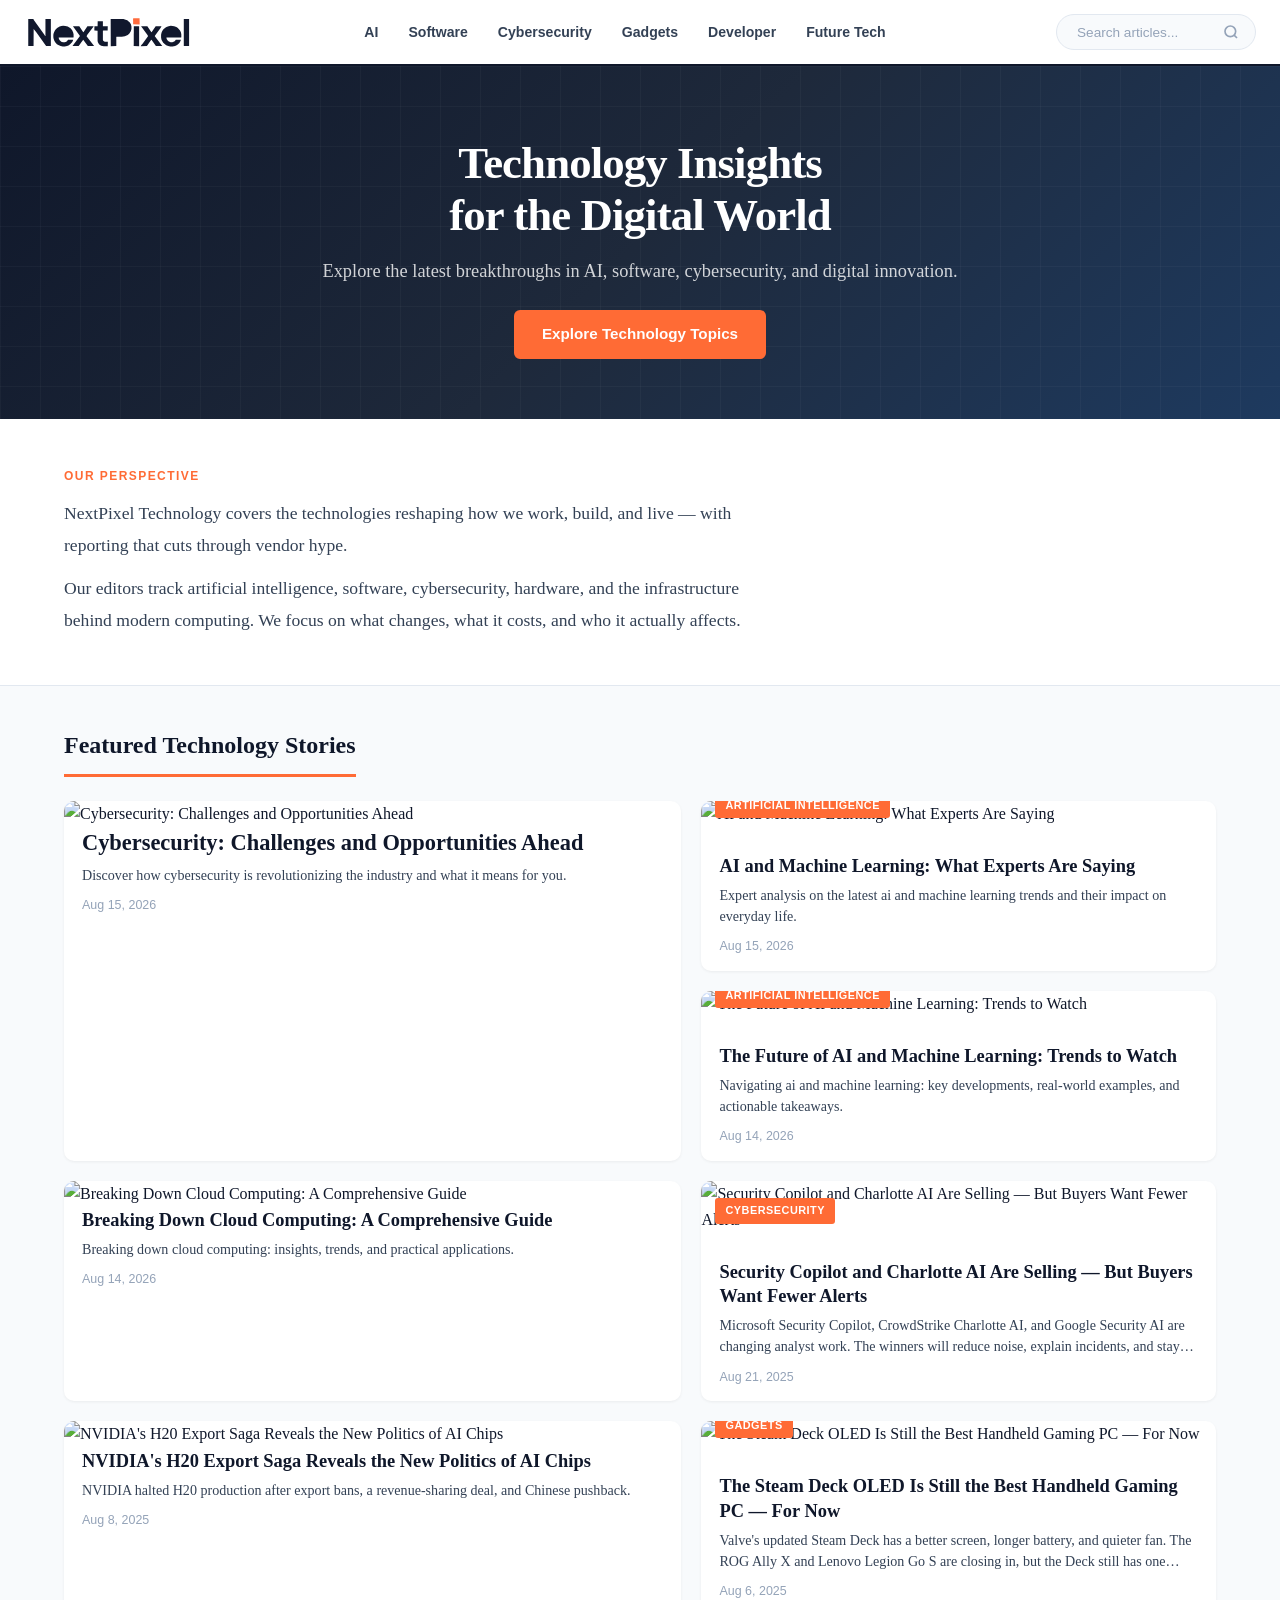
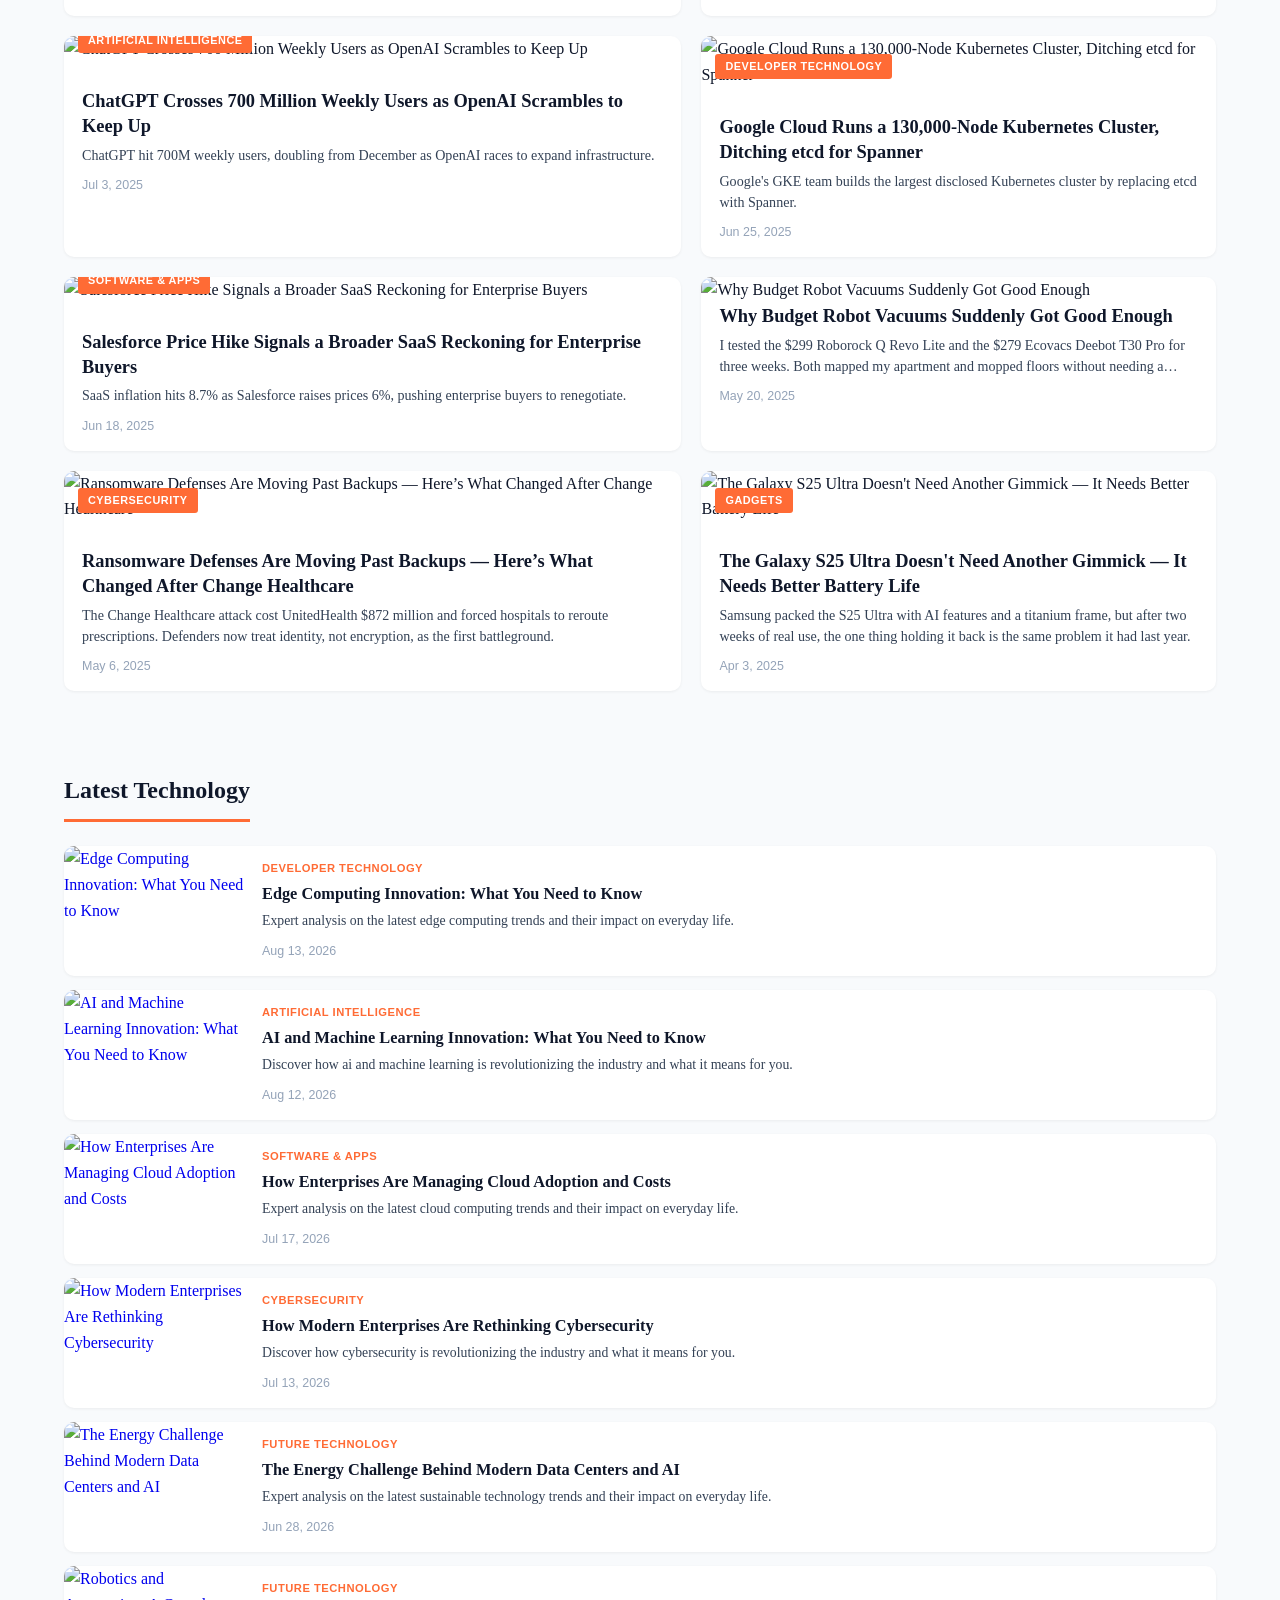
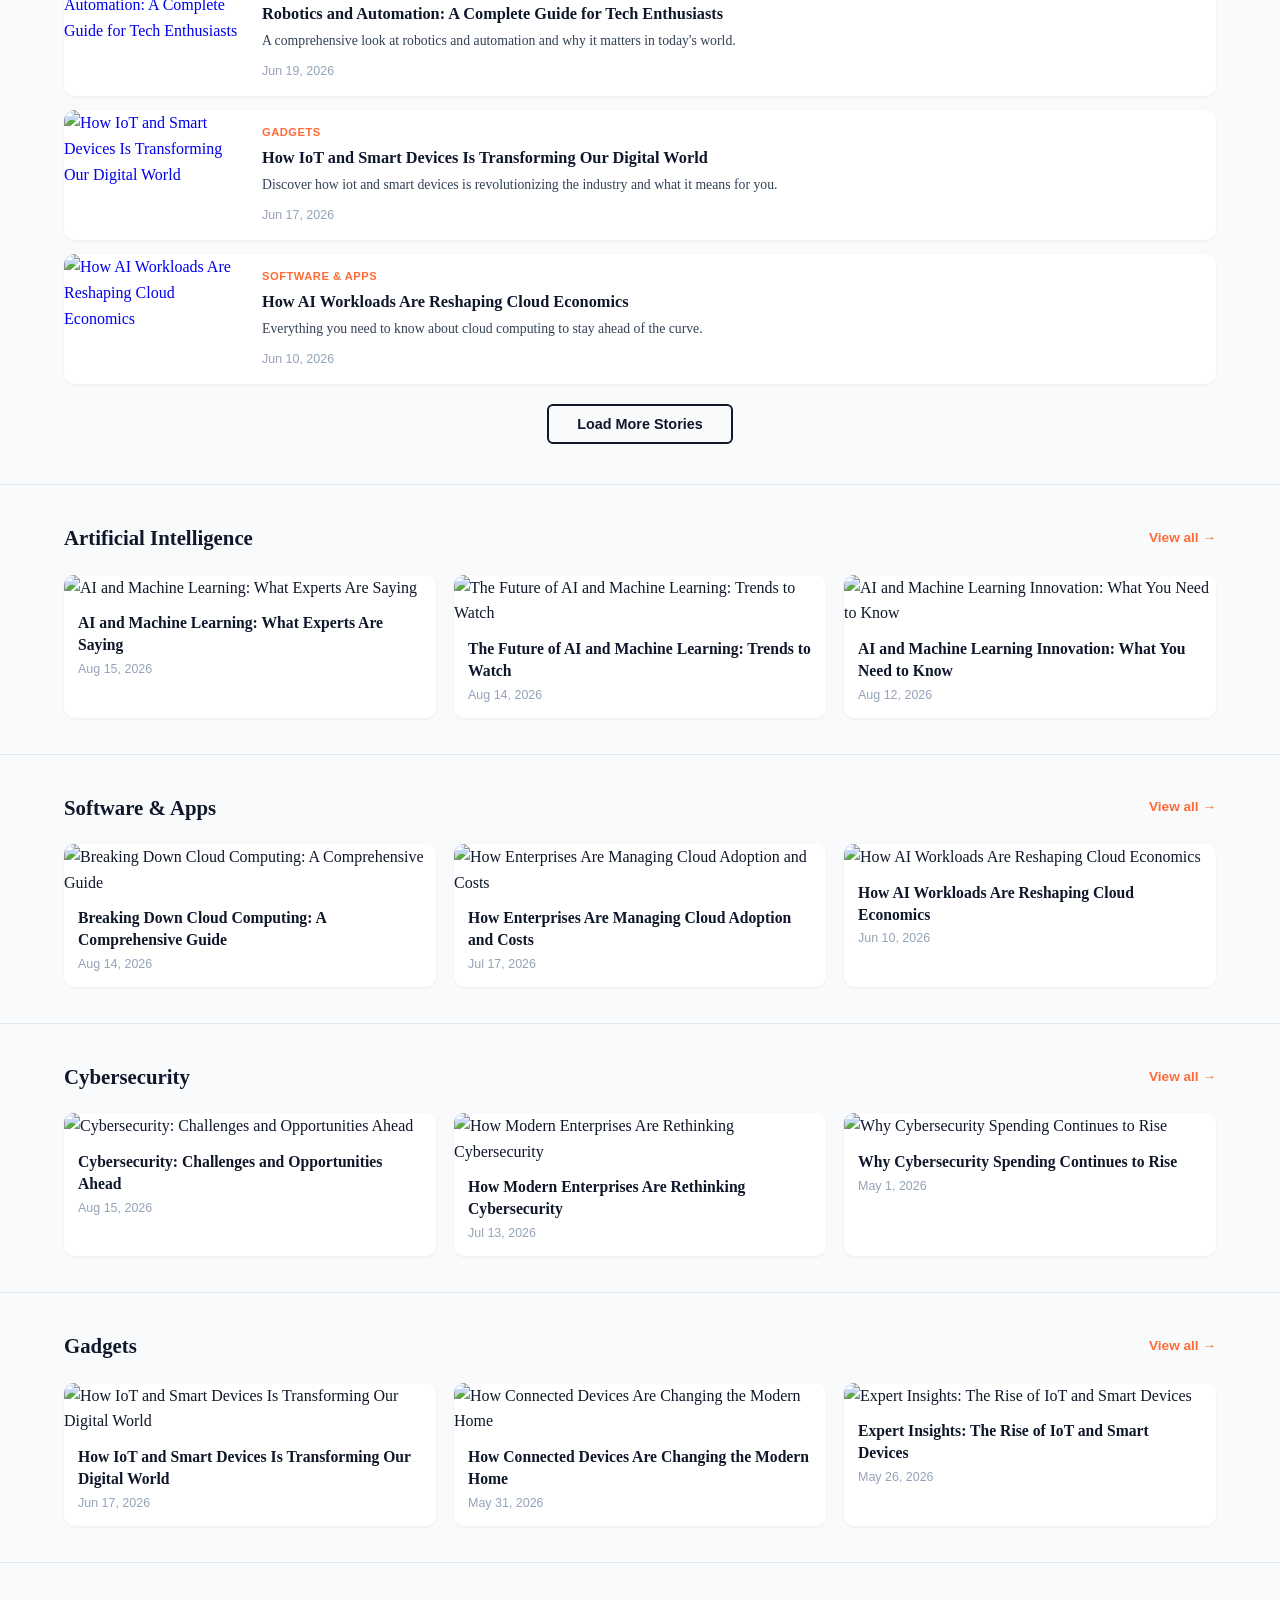
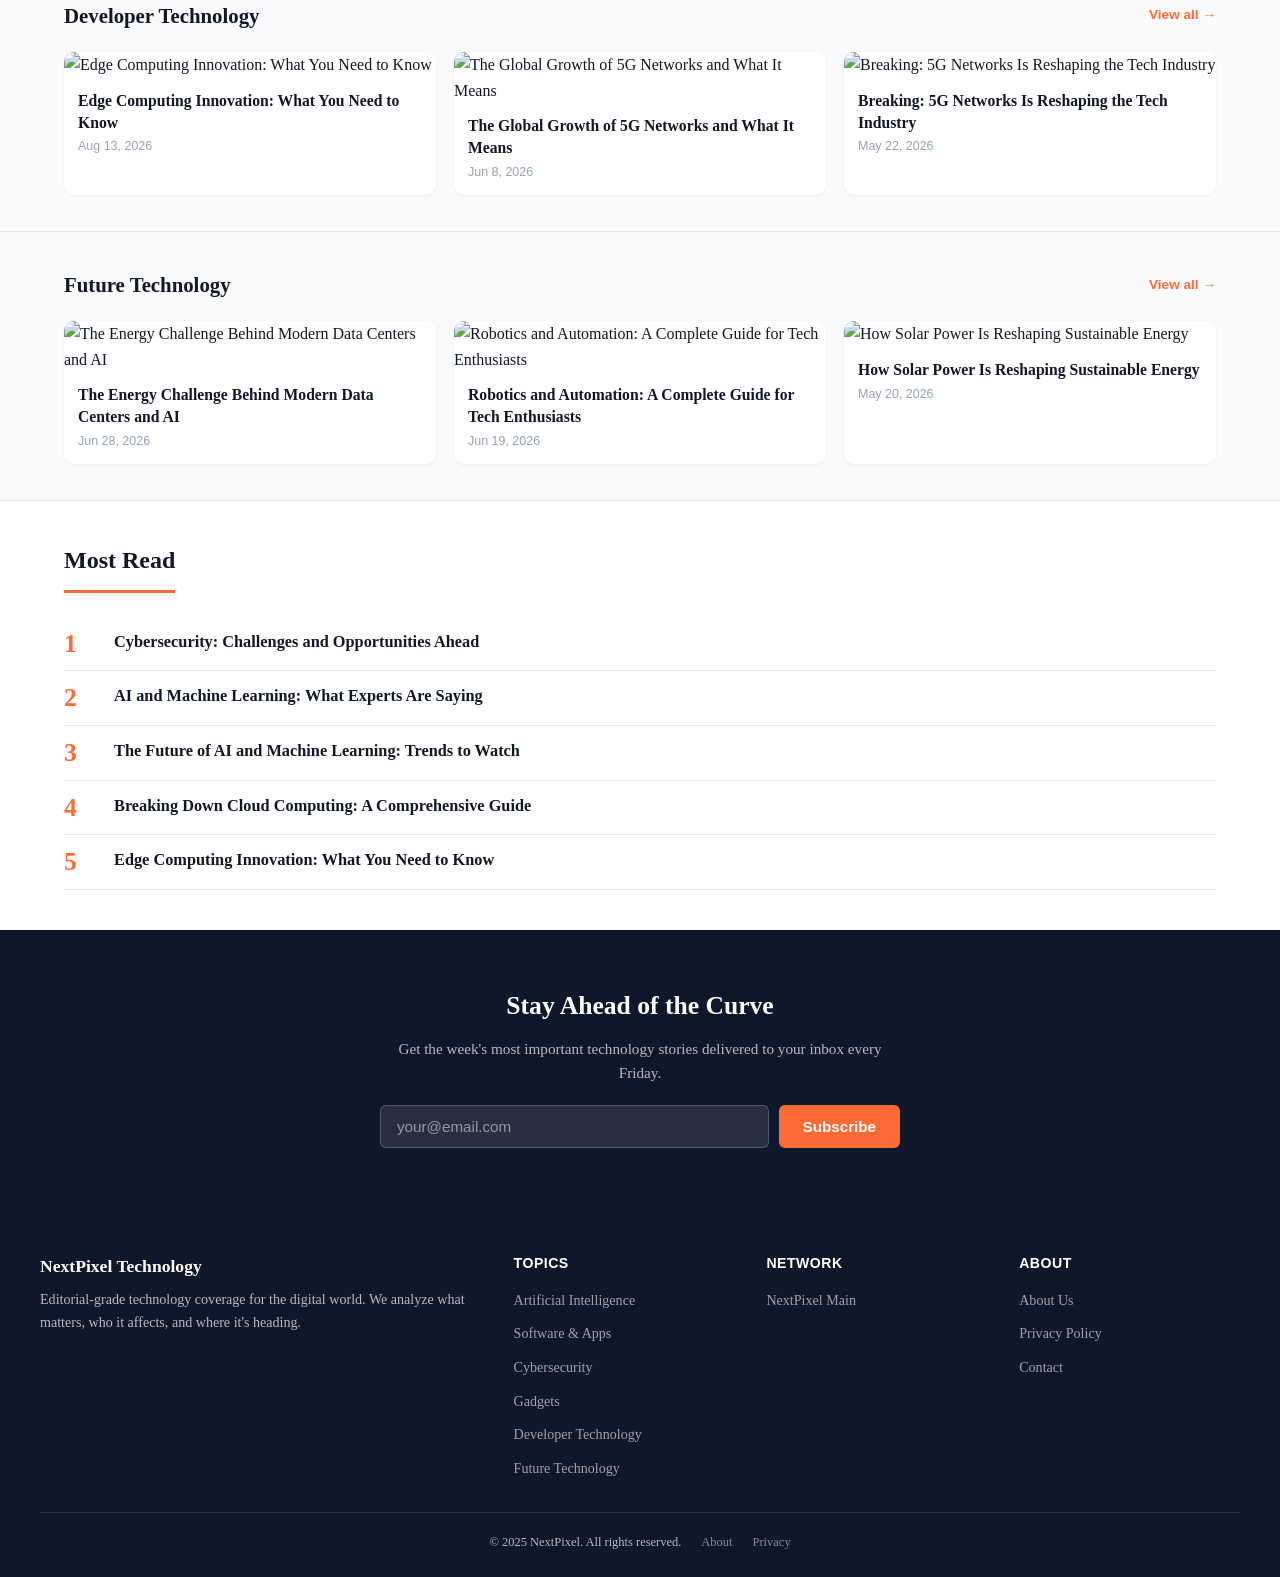
==== index.html @ c23d1cb8 "Fix logo and category navigation" ====
﻿<!DOCTYPE html>
<html lang="en">
<head>
    <meta charset="UTF-8">
    <meta name="viewport" content="width=device-width, initial-scale=1.0">
    <title>Technology Insights on AI, Software, Cybersecurity & Gadgets | NextPixel</title>
    <meta name="description" content="Explore the latest in AI, software, cybersecurity, gadgets, developer tools and emerging technology from NextPixel.">
    <link rel="canonical" href="https://nextpixel.site/">
    <!-- Open Graph -->
    <meta property="og:type" content="website">
    <meta property="og:title" content="Technology Insights on AI, Software, Cybersecurity & Gadgets | NextPixel">
    <meta property="og:description" content="Explore the latest in AI, software, cybersecurity, gadgets, developer tools and emerging technology from NextPixel.">
    <meta property="og:url" content="https://nextpixel.site/">
    <meta property="og:site_name" content="NextPixel Technology">
    <meta property="og:image" content="https://images.unsplash.com/photo-1518770660439-4636190af475?w=1200&h=630&fit=crop">
    <!-- Twitter -->
    <meta name="twitter:card" content="summary_large_image">
    <meta name="twitter:title" content="Technology Insights on AI, Software, Cybersecurity & Gadgets | NextPixel">
    <meta name="twitter:description" content="Explore the latest in AI, software, cybersecurity, gadgets, developer tools and emerging technology from NextPixel.">
    <!-- Preconnect -->
    <link rel="preconnect" href="https://images.unsplash.com" crossorigin>
    <!-- Config -->
    <script src="site-config.js"></script>
    <!-- Styles -->
    <link rel="stylesheet" href="style.css">
    <!-- JSON-LD: WebSite -->
    <script type="application/ld+json">
    {
        "@context": "https://schema.org",
        "@type": "WebSite",
        "name": "NextPixel Technology",
        "url": "https://nextpixel.site/",
        "description": "Explore the latest in AI, software, cybersecurity, gadgets, developer tools and emerging technology.",
        "publisher": { "@type": "Organization", "name": "NextPixel" }
    }
    </script>
<link rel="icon" type="image/svg+xml" href="/favicon.svg">
</head>
<body>
    <!-- ===== HEADER ===== -->
    <header class="tech-header" id="siteHeader">
        <div class="header-inner">
            <a href="/" class="tech-logo"><img src="/logo.svg" alt="NextPixel">
            </a>
            <nav class="tech-nav" id="mainNav">
                <a href="index.html?cat=ai">AI</a>
                <a href="index.html?cat=software">Software</a>
                <a href="index.html?cat=cybersecurity">Cybersecurity</a>
                <a href="index.html?cat=gadgets">Gadgets</a>
                <a href="index.html?cat=developer">Developer</a>
                <a href="index.html?cat=future-tech">Future Tech</a>
            </nav>
            <div class="header-actions">
                <div class="header-search">
                    <input type="text" id="searchInput" placeholder="Search articles..." aria-label="Search articles">
                    <button id="searchBtn" aria-label="Search">
                        <svg width="16" height="16" viewBox="0 0 24 24" fill="none" stroke="currentColor" stroke-width="2.5"><circle cx="11" cy="11" r="8"/><path d="m21 21-4.35-4.35"/></svg>
                    </button>
                </div>
                <button class="menu-toggle" id="menuToggle" aria-label="Menu">
                    <span></span><span></span><span></span>
                </button>
            </div>
        </div>
    </header>

    <!-- ===== HERO ===== -->
    <section class="tech-hero">
        <div class="hero-content">
            <h1 id="heroTitle">Technology Insights<br>for the Digital World</h1>
            <p id="heroDesc">Explore the latest breakthroughs in AI, software, cybersecurity, and digital innovation.</p>
            <a href="#latest" class="hero-cta" id="heroCta">Explore Technology Topics</a>
        </div>
        <div class="hero-grid-bg"></div>
    </section>

    <!-- ===== EDITORIAL INTRO ===== -->
    <section class="editorial-intro">
        <div class="container">
            <h2 class="section-eyebrow">Our Perspective</h2>
            <div class="editorial-text" id="editorialText"></div>
        </div>
    </section>

    <!-- ===== FEATURED STORIES ===== -->
    <section class="featured-section">
        <div class="container">
            <h2 class="section-title" id="featuredTitle">Featured Technology Stories</h2>
            <div class="featured-grid" id="featuredGrid"></div>
        </div>
    </section>

    <!-- ===== AD: Banner Mid 1 ===== -->
    <div class="ad-slot" id="ad-banner-mid-1" data-ad-slot="banner-mid-1"></div>

    <!-- ===== LATEST TECHNOLOGY ===== -->
    <section class="latest-section" id="latest">
        <div class="container">
            <h2 class="section-title" id="latestTitle">Latest Technology</h2>
            <div class="latest-list" id="latestList"></div>
            <button class="load-more-btn" id="loadMoreBtn" style="display:none">Load More Stories</button>
        </div>
    </section>

    <!-- ===== AD: Banner Mid 2 ===== -->
    <div class="ad-slot" id="ad-banner-mid-2" data-ad-slot="banner-mid-2"></div>

    <!-- ===== CATEGORY SECTIONS ===== -->
    <div id="categorySections"></div>

    <!-- ===== MOST READ ===== -->
    <section class="most-read-section">
        <div class="container">
            <h2 class="section-title">Most Read</h2>
            <ol class="most-read-list" id="mostReadList"></ol>
        </div>
    </section>

    <!-- ===== NEWSLETTER ===== -->
    <section class="newsletter-section">
        <div class="container">
            <div class="newsletter-inner">
                <h2>Stay Ahead of the Curve</h2>
                <p>Get the week's most important technology stories delivered to your inbox every Friday.</p>
                <form class="newsletter-form" onsubmit="event.preventDefault(); alert('Thank you! You\'ll receive our next digest.');">
                    <input type="email" placeholder="your@email.com" required aria-label="Email address">
                    <button type="submit">Subscribe</button>
                </form>
            </div>
        </div>
    </section>

    <!-- ===== AD: Banner Bottom ===== -->
    <div class="ad-slot" id="ad-banner-bottom" data-ad-slot="banner-bottom"></div>

    <!-- ===== FOOTER ===== -->
    <footer class="tech-footer">
        <div class="footer-inner">
            <div class="footer-brand">
                <strong>NextPixel Technology</strong>
                <p>Editorial-grade technology coverage for the digital world. We analyze what matters, who it affects, and where it's heading.</p>
            </div>
            <div class="footer-col">
                <h4>Topics</h4>
                <ul id="footerTopics"></ul>
            </div>
            <div class="footer-col">
                <h4>Network</h4>
                <ul>
                    <li><a href="https://nextpixel.site" target="_blank" rel="noopener">NextPixel Main</a></li>
                </ul>
            </div>
            <div class="footer-col">
                <h4>About</h4>
                <ul>
                    <li><a href="about.html">About Us</a></li>
                    <li><a href="privacy.html">Privacy Policy</a></li>
                    <li><a href="about.html#contact">Contact</a></li>
                </ul>
            </div>
        </div>
        <div class="footer-bottom">
            <p>&copy; 2025 NextPixel. All rights reserved.</p>
            <a href="about.html">About</a>
            <a href="privacy.html">Privacy</a>
        </div>
    </footer>

    <!-- Ads -->
    <script src="ads-config.js"></script>
    <script src="ads.js"></script>

    <script>
    (function() {
        'use strict';
        var allArticles = [];
        var filteredArticles = [];
        var usedIds = {};
        var latestShown = 0;
        var latestPerBatch = 8;
        var currentCat = '';

        var params = new URLSearchParams(window.location.search);
        currentCat = params.get('cat') || '';

        function markUsed(id) { usedIds[id] = true; }
        function isUsed(id) { return !!usedIds[id]; }

        if (currentCat) {
            var navLinks = document.querySelectorAll('#mainNav a');
            navLinks.forEach(function(link) {
                if (link.getAttribute('href') === 'index.html?cat=' + currentCat) {
                    link.classList.add('active');
                }
            });
        }

        var jsonFile = (typeof SITE_CONFIG !== 'undefined') ? SITE_CONFIG.jsonFile : 'technology-index.json';
        fetch(jsonFile, { cache: 'no-cache' })
            .then(function(r) { return r.json(); })
            .then(function(data) {
                allArticles = data.articles || [];
                allArticles.sort(function(a, b) { return new Date(b.date) - new Date(a.date); });

                if (currentCat) {
                    filteredArticles = allArticles.filter(function(a) { return a.subcategory === currentCat; });
                    var catInfo = null;
                    if (typeof SITE_CONFIG !== 'undefined') {
                        SITE_CONFIG.subcategories.forEach(function(sub) {
                            if (sub.id === currentCat) catInfo = sub;
                        });
                    }
                    if (catInfo) {
                        document.title = catInfo.name + ' - NextPixel Technology';
                        var metaDesc = document.querySelector('meta[name="description"]');
                        if (metaDesc) metaDesc.setAttribute('content', catInfo.desc);
                        var heroTitle = document.getElementById('heroTitle');
                        var heroDesc = document.getElementById('heroDesc');
                        var heroCta = document.getElementById('heroCta');
                        if (heroTitle) heroTitle.textContent = catInfo.name;
                        if (heroDesc) heroDesc.textContent = catInfo.desc;
                        if (heroCta) { heroCta.textContent = 'Browse ' + catInfo.name; heroCta.href = '#latest'; }
                        var latestTitle = document.getElementById('latestTitle');
                        if (latestTitle) latestTitle.textContent = 'Latest ' + catInfo.name;
                        var featuredTitle = document.getElementById('featuredTitle');
                        if (featuredTitle) featuredTitle.textContent = 'Featured ' + catInfo.name;
                    }
                } else {
                    filteredArticles = allArticles;
                }

                renderEditorial();
                renderFeatured();
                renderLatest(true);
                if (!currentCat) {
                    renderCategorySections();
                } else {
                    var catSections = document.getElementById('categorySections');
                    if (catSections) catSections.style.display = 'none';
                }
                renderMostRead();
                renderFooterTopics();
                initSearch();
            })
            .catch(function(err) { console.error('Failed to load index:', err); });

        function renderEditorial() {
            var el = document.getElementById('editorialText');
            if (typeof SITE_CONFIG !== 'undefined') {
                el.innerHTML = SITE_CONFIG.heroIntro;
            }
        }

        function renderFeatured() {
            var grid = document.getElementById('featuredGrid');
            var featured = filteredArticles.filter(function(a) { return a.featured; });
            if (featured.length === 0) featured = filteredArticles.slice(0, 4);
            var html = '';
            featured.forEach(function(art, i) {
                markUsed(art.id);
                var imgUrl = art.image || SITE_CONFIG.fallbackImage;
                imgUrl = imgUrl.replace(/w=\d+/, 'w=800').replace(/h=\d+/, 'h=450');
                var cls = i === 0 ? 'featured-main' : 'featured-side';
                html += '<article class="featured-card ' + cls + '">' +
                    '<a href="article.html?id=' + encodeURIComponent(art.id) + '">' +
                    '<img src="' + imgUrl + '" alt="' + esc(art.title) + '" loading="lazy" decoding="async" width="640" height="360">' +
                    '<span class="featured-cat">' + esc(art.category) + '</span>' +
                    '<h3>' + esc(art.title) + '</h3>' +
                    '<p>' + esc(art.excerpt || '') + '</p>' +
                    '<time>' + fmtDate(art.date) + '</time>' +
                    '</a></article>';
            });
            grid.innerHTML = html;
        }

        function renderLatest(reset) {
            var list = document.getElementById('latestList');
            var btn = document.getElementById('loadMoreBtn');
            if (reset) { latestShown = 0; list.innerHTML = ''; }
            var remaining = filteredArticles.filter(function(a) { return !isUsed(a.id); });
            var batch = remaining.slice(latestShown, latestShown + latestPerBatch);
            if (batch.length === 0) { btn.style.display = 'none'; return; }
            var html = '';
            batch.forEach(function(art) {
                markUsed(art.id);
                latestShown++;
                var imgUrl = art.image || SITE_CONFIG.fallbackImage;
                imgUrl = imgUrl.replace(/w=\d+/, 'w=400').replace(/h=\d+/, 'h=280');
                html += '<article class="latest-card">' +
                    '<a href="article.html?id=' + encodeURIComponent(art.id) + '" class="latest-img">' +
                    '<img src="' + imgUrl + '" alt="' + esc(art.title) + '" loading="lazy" decoding="async" width="400" height="280">' +
                    '</a>' +
                    '<div class="latest-card-body">' +
                    '<span class="latest-cat">' + esc(art.category) + '</span>' +
                    '<h3><a href="article.html?id=' + encodeURIComponent(art.id) + '">' + esc(art.title) + '</a></h3>' +
                    '<p>' + esc(art.excerpt || '') + '</p>' +
                    '<time>' + fmtDate(art.date) + '</time>' +
                    '</div></article>';
            });
            list.insertAdjacentHTML('beforeend', html);
            btn.style.display = remaining.length > latestShown ? '' : 'none';
        }

        document.getElementById('loadMoreBtn').addEventListener('click', function() {
            renderLatest(false);
            var latestSection = document.getElementById('latest');
            if (latestSection) {
                latestSection.scrollIntoView({ behavior: 'smooth', block: 'start' });
            }
        });

        function renderCategorySections() {
            var container = document.getElementById('categorySections');
            var html = '';
            SITE_CONFIG.subcategories.forEach(function(sub) {
                var arts = allArticles.filter(function(a) { return a.subcategory === sub.id; }).slice(0, 3);
                if (arts.length === 0) return;
                var url = 'index.html?cat=' + sub.id;
                html += '<section class="topic-section"><div class="container">' +
                    '<div class="topic-header"><h2>' + esc(sub.name) + '</h2><a href="' + url + '" class="view-all">View all &rarr;</a></div>' +
                    '<div class="topic-grid">';
                arts.forEach(function(art) {
                    var imgUrl = art.image || SITE_CONFIG.fallbackImage;
                    imgUrl = imgUrl.replace(/w=\d+/, 'w=480').replace(/h=\d+/, 'h=270');
                    html += '<article class="topic-card">' +
                        '<a href="article.html?id=' + encodeURIComponent(art.id) + '">' +
                        '<img src="' + imgUrl + '" alt="' + esc(art.title) + '" loading="lazy" decoding="async" width="480" height="270">' +
                        '<h3>' + esc(art.title) + '</h3>' +
                        '<time>' + fmtDate(art.date) + '</time>' +
                        '</a></article>';
                });
                html += '</div></div></section>';
            });
            container.innerHTML = html;
        }

        function renderMostRead() {
            var list = document.getElementById('mostReadList');
            var items = filteredArticles.slice(0, 5);
            var html = '';
            items.forEach(function(art, i) {
                html += '<li><a href="article.html?id=' + encodeURIComponent(art.id) + '">' +
                    '<span class="mr-text">' + esc(art.title) + '</span>' +
                    '</a></li>';
            });
            list.innerHTML = html;
        }

        function renderFooterTopics() {
            var ul = document.getElementById('footerTopics');
            var html = '';
            SITE_CONFIG.subcategories.forEach(function(sub) {
                var url = 'index.html?cat=' + sub.id;
                html += '<li><a href="' + url + '">' + esc(sub.name) + '</a></li>';
            });
            ul.innerHTML = html;
        }

        function initSearch() {
            var input = document.getElementById('searchInput');
            var btn = document.getElementById('searchBtn');
            function doSearch() {
                var q = input.value.toLowerCase().trim();
                if (!q) return;
                var results = allArticles.filter(function(a) {
                    return a.title.toLowerCase().indexOf(q) !== -1 ||
                           (a.excerpt && a.excerpt.toLowerCase().indexOf(q) !== -1);
                });
                if (results.length > 0) {
                    window.location.href = 'article.html?id=' + encodeURIComponent(results[0].id);
                } else {
                    input.placeholder = 'No results for "' + input.value + '"';
                    input.value = '';
                }
            }
            btn.addEventListener('click', doSearch);
            input.addEventListener('keyup', function(e) {
                if (e.key === 'Enter') doSearch();
            });
        }

        document.getElementById('menuToggle').addEventListener('click', function() {
            document.getElementById('mainNav').classList.toggle('nav-open');
        });

        function fmtDate(d) { try { return new Date(d).toLocaleDateString('en-US', {year:'numeric',month:'short',day:'numeric'}); } catch(e) { return d; } }
        function esc(s) { if (!s) return ''; var d = document.createElement('div'); d.appendChild(document.createTextNode(s)); return d.innerHTML; }
    })();
    </script>
</body>
</html>
---- style.css ----
﻿/* ========================================
   NextPixel Technology - Global Styles
   v2: Editorial redesign, responsive header
   ======================================== */
* { margin: 0; padding: 0; box-sizing: border-box; }
:root {
    --accent: #ff6b35;
    --accent-hover: #e85a2a;
    --tech-blue: #2563eb;
    --tech-blue-light: #3b82f6;
    --bg-dark: #0f172a;
    --bg-darker: #020617;
    --bg-card: #ffffff;
    --bg-page: #f8fafc;
    --text-primary: #0f172a;
    --text-secondary: #334155;
    --text-muted: #94a3b8;
    --border: #e2e8f0;
    --shadow-sm: 0 1px 3px rgba(0,0,0,0.06);
    --shadow-md: 0 4px 12px rgba(0,0,0,0.08);
    --shadow-lg: 0 8px 24px rgba(0,0,0,0.12);
    --radius: 10px;
    --radius-lg: 16px;
    --transition: all 0.25s ease;
    --content-width: 720px;
    --header-height: 64px;
}
html { font-size: 16px; scroll-behavior: smooth; }
body {
    font-family: 'Georgia', 'Times New Roman', -apple-system, BlinkMacSystemFont, 'Segoe UI', Roboto, sans-serif;
    line-height: 1.6; color: var(--text-primary); background: var(--bg-page);
    min-height: 100vh;
}
.container { max-width: 1200px; margin: 0 auto; padding: 0 24px; }

/* ========== Header ========== */
.tech-header {
    background: var(--bg-card);
    border-bottom: 2px solid var(--bg-dark);
    position: sticky; top: 0; z-index: 1000;
}
.header-inner {
    max-width: 1280px; margin: 0 auto; padding: 0 24px;
    height: var(--header-height);
    display: flex; align-items: center; justify-content: space-between; gap: 20px;
}
.tech-logo {
    display: flex; align-items: center; gap: 10px;
    text-decoration: none; flex-shrink: 0;
}
.tech-logo img { display:block; width:170px; height:auto; }

.tech-nav {
    display: flex; gap: 2px; list-style: none;
    flex: 1; justify-content: center;
}
.tech-nav a {
    text-decoration: none; color: var(--text-secondary);
    padding: 8px 14px; border-radius: 4px;
    font-size: 0.88rem; font-weight: 600; font-family: -apple-system, sans-serif;
    transition: var(--transition); white-space: nowrap;
}
.tech-nav a:hover, .tech-nav a.active {
    color: var(--accent);
}
.header-actions {
    display: flex; align-items: center; gap: 8px; flex-shrink: 0;
}

/* Inline search */
.header-search {
    display: flex; align-items: center;
    background: var(--bg-page); border: 1px solid var(--border);
    border-radius: 20px; padding: 0 12px; height: 36px;
    transition: var(--transition); width: 200px;
}
.header-search:focus-within {
    border-color: var(--accent); background: #fff;
    box-shadow: 0 0 0 3px rgba(255,107,53,0.1);
}
.header-search input {
    border: none; background: none; outline: none;
    font-size: 0.85rem; color: var(--text-primary);
    width: 100%; padding: 0 8px; font-family: -apple-system, sans-serif;
}
.header-search input::placeholder { color: var(--text-muted); }
.header-search button {
    background: none; border: none; cursor: pointer;
    color: var(--text-muted); padding: 4px; display: flex;
}
.header-search button:hover { color: var(--accent); }

.menu-toggle {
    display: none; flex-direction: column; gap: 4px;
    background: none; border: none; cursor: pointer; padding: 8px;
}
.menu-toggle span { width: 22px; height: 2px; background: var(--text-primary); border-radius: 2px; transition: var(--transition); }

/* ========== Hero ========== */
.tech-hero {
    background: linear-gradient(135deg, var(--bg-dark) 0%, #1e293b 50%, #1e3a5f 100%);
    color: #fff; padding: 72px 24px 60px; text-align: center;
    position: relative; overflow: hidden;
    min-height: 320px; display: flex; align-items: center; justify-content: center;
}
.hero-content { position: relative; z-index: 2; max-width: 720px; }
.hero-content h1 {
    font-size: 2.8rem; font-weight: 900; line-height: 1.15;
    margin-bottom: 16px; letter-spacing: -0.02em;
    font-family: Georgia, serif;
}
.hero-content p {
    font-size: 1.15rem; color: rgba(255,255,255,0.8);
    margin-bottom: 24px; line-height: 1.6; font-family: Georgia, serif;
}
.hero-cta {
    display: inline-block; background: var(--accent); color: #fff;
    padding: 12px 28px; border-radius: 6px; text-decoration: none;
    font-weight: 700; font-size: 0.95rem; transition: var(--transition);
    font-family: -apple-system, sans-serif;
}
.hero-cta:hover { background: var(--accent-hover); transform: translateY(-2px); box-shadow: 0 6px 20px rgba(255,107,53,0.3); }
.hero-grid-bg {
    position: absolute; inset: 0; z-index: 1;
    background-image:
        linear-gradient(rgba(255,255,255,0.03) 1px, transparent 1px),
        linear-gradient(90deg, rgba(255,255,255,0.03) 1px, transparent 1px);
    background-size: 40px 40px;
}

/* ========== Editorial Intro ========== */
.editorial-intro {
    padding: 48px 0 36px; background: var(--bg-card);
    border-bottom: 1px solid var(--border);
}
.section-eyebrow {
    font-size: 0.75rem; font-weight: 800; text-transform: uppercase;
    letter-spacing: 0.12em; color: var(--accent); margin-bottom: 12px;
    font-family: -apple-system, sans-serif;
}
.editorial-text { max-width: var(--content-width); font-size: 1.1rem; color: var(--text-secondary); line-height: 1.8; font-family: Georgia, serif; }
.editorial-text p { margin-bottom: 12px; }
.editorial-text strong { color: var(--text-primary); }

/* ========== Section Title ========== */
.section-title {
    font-size: 1.5rem; font-weight: 800; color: var(--text-primary);
    margin-bottom: 24px; padding-bottom: 10px;
    border-bottom: 3px solid var(--accent);
    display: inline-block; font-family: Georgia, serif;
}

/* ========== Featured Grid ========== */
.featured-section { padding: 40px 0; }
.featured-grid {
    display: grid; grid-template-columns: 1.2fr 1fr; gap: 20px;
}
.featured-card {
    background: var(--bg-card); border-radius: var(--radius);
    overflow: hidden; box-shadow: var(--shadow-sm);
    transition: var(--transition);
}
.featured-card:hover { box-shadow: var(--shadow-lg); transform: translateY(-3px); }
.featured-card a { text-decoration: none; color: inherit; display: block; }
.featured-card img {
    width: 100%; aspect-ratio: 16/9; object-fit: cover;
}
.featured-main { grid-row: span 2; }
.featured-main img { height: 100%; max-height: 460px; }
.featured-side img { max-height: 180px; }
.featured-cat {
    display: inline-block; background: var(--accent); color: #fff;
    padding: 4px 10px; border-radius: 3px; font-size: 0.68rem; font-weight: 800;
    text-transform: uppercase; letter-spacing: 0.5px;
    position: relative; top: -36px; left: 14px;
    font-family: -apple-system, sans-serif;
}
.featured-card h3 {
    font-size: 1.15rem; font-weight: 700; line-height: 1.35;
    padding: 0 18px; margin-bottom: 6px; color: var(--text-primary);
    font-family: Georgia, serif;
}
.featured-main h3 { font-size: 1.4rem; }
.featured-card p {
    font-size: 0.88rem; color: var(--text-secondary); line-height: 1.5;
    padding: 0 18px; margin-bottom: 10px;
    display: -webkit-box; -webkit-line-clamp: 2; -webkit-box-orient: vertical; overflow: hidden;
    font-family: Georgia, serif;
}
.featured-card time {
    display: block; padding: 0 18px 14px;
    font-size: 0.78rem; color: var(--text-muted);
    font-family: -apple-system, sans-serif;
}

/* ========== Latest Section ========== */
.latest-section { padding: 40px 0; }
.latest-list { display: flex; flex-direction: column; gap: 14px; }
.latest-card {
    display: flex; gap: 18px; background: var(--bg-card);
    border-radius: var(--radius); overflow: hidden;
    box-shadow: var(--shadow-sm); transition: var(--transition);
}
.latest-card:hover { box-shadow: var(--shadow-md); transform: translateX(3px); }
.latest-card a.latest-img {
    flex-shrink: 0; width: 180px; text-decoration: none;
}
.latest-card img {
    width: 100%; height: 100%; min-height: 130px; object-fit: cover;
}
.latest-card-body { padding: 14px 18px 14px 0; flex: 1; }
.latest-card-body .latest-cat {
    font-size: 0.7rem; font-weight: 800; color: var(--accent);
    text-transform: uppercase; letter-spacing: 0.5px; margin-bottom: 5px; display: block;
    font-family: -apple-system, sans-serif;
}
.latest-card-body h3 { font-size: 1.02rem; font-weight: 700; line-height: 1.4; margin-bottom: 5px; font-family: Georgia, serif; }
.latest-card-body h3 a { text-decoration: none; color: var(--text-primary); transition: var(--transition); }
.latest-card-body h3 a:hover { color: var(--accent); }
.latest-card-body p {
    font-size: 0.86rem; color: var(--text-secondary); line-height: 1.5;
    display: -webkit-box; -webkit-line-clamp: 2; -webkit-box-orient: vertical; overflow: hidden;
    margin-bottom: 5px; font-family: Georgia, serif;
}
.latest-card-body time { font-size: 0.78rem; color: var(--text-muted); font-family: -apple-system, sans-serif; }
.load-more-btn {
    display: block; margin: 20px auto 0; padding: 10px 28px;
    background: transparent; border: 2px solid var(--text-primary);
    color: var(--text-primary); border-radius: 6px; cursor: pointer;
    font-weight: 700; font-size: 0.9rem; transition: var(--transition);
    font-family: -apple-system, sans-serif;
}
.load-more-btn:hover { background: var(--text-primary); color: #fff; }

/* ========== Topic Sections ========== */
.topic-section { padding: 36px 0; border-top: 1px solid var(--border); }
.topic-header { display: flex; align-items: center; justify-content: space-between; margin-bottom: 20px; }
.topic-header h2 { font-size: 1.3rem; font-weight: 800; color: var(--text-primary); font-family: Georgia, serif; }
.topic-header .view-all {
    color: var(--accent); text-decoration: none; font-weight: 700; font-size: 0.85rem;
    font-family: -apple-system, sans-serif;
}
.topic-header .view-all:hover { text-decoration: underline; }
.topic-grid {
    display: grid; grid-template-columns: repeat(3, 1fr); gap: 18px;
}
.topic-card {
    background: var(--bg-card); border-radius: var(--radius);
    overflow: hidden; box-shadow: var(--shadow-sm); transition: var(--transition);
}
.topic-card:hover { box-shadow: var(--shadow-md); transform: translateY(-2px); }
.topic-card a { text-decoration: none; color: inherit; }
.topic-card img {
    width: 100%; aspect-ratio: 16/9; object-fit: cover;
}
.topic-card h3 {
    font-size: 0.98rem; font-weight: 700; line-height: 1.4; padding: 12px 14px 4px;
    color: var(--text-primary); font-family: Georgia, serif;
}
.topic-card time { display: block; padding: 0 14px 12px; font-size: 0.78rem; color: var(--text-muted); font-family: -apple-system, sans-serif; }

/* ========== Most Read ========== */
.most-read-section { padding: 40px 0; background: var(--bg-card); border-top: 1px solid var(--border); }
.most-read-list { list-style: none; counter-reset: mr; }
.most-read-list li {
    counter-increment: mr; padding: 14px 0;
    border-bottom: 1px solid var(--border);
}
.most-read-list li a {
    display: flex; align-items: flex-start; gap: 14px;
    text-decoration: none; color: var(--text-primary); transition: var(--transition);
}
.most-read-list li a:hover { color: var(--accent); }
.most-read-list li a::before {
    content: counter(mr); font-size: 1.6rem; font-weight: 900;
    color: var(--accent); min-width: 36px; line-height: 1;
    font-family: Georgia, serif;
}
.mr-text { font-size: 1.02rem; font-weight: 600; line-height: 1.4; font-family: Georgia, serif; }

/* ========== Newsletter ========== */
.newsletter-section { padding: 56px 0; background: var(--bg-dark); }
.newsletter-inner { text-align: center; max-width: 520px; margin: 0 auto; }
.newsletter-inner h2 { color: #fff; font-size: 1.6rem; margin-bottom: 10px; font-family: Georgia, serif; }
.newsletter-inner p { color: rgba(255,255,255,0.7); margin-bottom: 20px; font-size: 0.95rem; }
.newsletter-form { display: flex; gap: 10px; }
.newsletter-form input {
    flex: 1; padding: 12px 16px; border-radius: 6px; border: 1px solid rgba(255,255,255,0.2);
    background: rgba(255,255,255,0.1); color: #fff; font-size: 0.95rem; outline: none;
}
.newsletter-form input::placeholder { color: rgba(255,255,255,0.5); }
.newsletter-form input:focus { border-color: var(--accent); }
.newsletter-form button {
    padding: 12px 24px; border-radius: 6px; border: none;
    background: var(--accent); color: #fff; font-weight: 700;
    font-size: 0.95rem; cursor: pointer; transition: var(--transition);
}
.newsletter-form button:hover { background: var(--accent-hover); }

/* ========== Ad Slots ========== */
.ad-slot { margin: 16px auto; text-align: center; min-height: 0; overflow: hidden; transition: all 0.3s ease; }
.ad-slot.has-ad { min-height: 250px; }
.ad-slot.ad-hidden { display: none !important; }

/* ========== Article Page ========== */
.tech-article { background: #fff; }

/* Hero image — constrained width, not full bleed */
.article-hero-wrap {
    max-width: 800px; margin: 0 auto; padding: 32px 24px 0;
}
.article-hero-wrap img {
    width: 100%; max-height: 420px; object-fit: cover;
    border-radius: var(--radius); display: block;
}

.article-content-wrap { max-width: var(--content-width); margin: 0 auto; padding: 28px 24px 56px; }

.article-meta-top { display: flex; align-items: center; gap: 14px; margin-bottom: 14px; }
.article-cat-link {
    background: var(--accent); color: #fff; padding: 4px 12px;
    border-radius: 3px; font-size: 0.72rem; font-weight: 800;
    text-transform: uppercase; text-decoration: none; letter-spacing: 0.5px;
    font-family: -apple-system, sans-serif;
}
.article-meta-top time { font-size: 0.85rem; color: var(--text-muted); font-family: -apple-system, sans-serif; }

.article-h1 {
    font-size: 2rem; font-weight: 900; line-height: 1.25;
    margin-bottom: 14px; color: var(--text-primary);
    font-family: Georgia, 'Times New Roman', serif;
    letter-spacing: -0.01em;
}
.article-lead {
    font-size: 1.15rem; color: var(--text-secondary); line-height: 1.7;
    margin-bottom: 28px; font-family: Georgia, serif;
    border-left: 3px solid var(--accent); padding-left: 16px;
}

/* Editorial note */
.editor-note {
    background: #fef9f5; border: 1px solid #fde0c8; border-radius: var(--radius);
    padding: 16px 20px; margin: 0 0 28px; font-size: 0.95rem;
    line-height: 1.7; color: var(--text-secondary); font-family: Georgia, serif;
}
.editor-note .ed-label {
    display: block; font-size: 0.7rem; font-weight: 800; text-transform: uppercase;
    letter-spacing: 0.8px; color: var(--accent); margin-bottom: 6px;
    font-family: -apple-system, sans-serif;
}

/* Article body — editorial typography */
.article-body {
    font-size: 1.12rem; line-height: 1.8; color: var(--text-secondary);
    font-family: Georgia, 'Times New Roman', serif;
}
.article-body h2 {
    font-size: 1.5rem; color: var(--text-primary); margin: 2.2rem 0 0.9rem;
    font-weight: 800; line-height: 1.3; font-family: Georgia, serif;
    border-bottom: 1px solid var(--border); padding-bottom: 8px;
}
.article-body h3 {
    font-size: 1.22rem; color: var(--text-primary); margin: 1.6rem 0 0.7rem;
    font-weight: 700; font-family: Georgia, serif;
}
.article-body p {
    margin-bottom: 1.3rem;
}
.article-body ul, .article-body ol { margin: 1.2rem 0; padding-left: 1.6rem; }
.article-body li { margin-bottom: 0.6rem; }
.article-body strong { color: var(--text-primary); }
.article-body a { color: var(--tech-blue); text-decoration: underline; text-underline-offset: 2px; }
.article-body a:hover { color: var(--accent); }
.article-body blockquote {
    border-left: 4px solid var(--accent); padding: 8px 0 8px 1.2rem;
    margin: 1.8rem 0; font-style: italic; color: var(--text-secondary);
    font-size: 1.15rem; line-height: 1.7; background: #fafafa;
}
.article-body blockquote p { margin-bottom: 0; }

/* Inline article images — moderate size, centered, with caption feel */
.article-body img {
    max-width: 100%; height: auto; border-radius: 8px;
    margin: 1.8rem auto; display: block;
    box-shadow: var(--shadow-sm);
}
.article-body figure { margin: 1.8rem 0; text-align: center; }
.article-body figure img { margin: 0 auto 8px; }
.article-body figcaption {
    font-size: 0.82rem; color: var(--text-muted); font-style: italic;
    font-family: -apple-system, sans-serif;
}
.article-body code {
    background: #f1f5f9; padding: 2px 6px; border-radius: 4px;
    font-size: 0.9em; font-family: 'SF Mono', Monaco, monospace;
}
.article-body pre {
    background: var(--bg-dark); color: #e2e8f0; padding: 16px 20px;
    border-radius: 8px; overflow-x: auto; margin: 1.5rem 0;
    font-size: 0.88rem; line-height: 1.6;
}
.article-body pre code { background: none; padding: 0; color: inherit; }

/* Share */
.share-section { margin-top: 36px; padding-top: 20px; border-top: 1px solid var(--border); }
.share-section h4 { margin-bottom: 10px; font-size: 0.95rem; font-family: -apple-system, sans-serif; }
.share-buttons { display: flex; gap: 8px; }
.share-btn {
    padding: 8px 16px; border-radius: 6px; text-decoration: none;
    font-size: 0.82rem; font-weight: 700; transition: var(--transition);
    font-family: -apple-system, sans-serif;
}
.share-btn.twitter { background: #1da1f2; color: #fff; }
.share-btn.facebook { background: #4267b2; color: #fff; }
.share-btn.linkedin { background: #0077b5; color: #fff; }
.share-btn:hover { opacity: 0.9; transform: translateY(-2px); }

/* Related */
.related-section { margin-top: 40px; }
.related-section h2 { font-size: 1.3rem; font-weight: 800; margin-bottom: 18px; font-family: Georgia, serif; }
.related-grid { display: grid; grid-template-columns: repeat(3, 1fr); gap: 16px; }
.related-card {
    background: var(--bg-page); border-radius: var(--radius);
    overflow: hidden; transition: var(--transition);
}
.related-card:hover { transform: translateY(-2px); box-shadow: var(--shadow-md); }
.related-card a { text-decoration: none; color: inherit; }
.related-card img { width: 100%; aspect-ratio: 16/9; object-fit: cover; }
.related-card h3 { padding: 10px 12px 4px; font-size: 0.92rem; font-weight: 700; line-height: 1.4; color: var(--text-primary); font-family: Georgia, serif; }
.related-card time { display: block; padding: 0 12px 10px; font-size: 0.76rem; color: var(--text-muted); font-family: -apple-system, sans-serif; }

/* Explore Topics */
.explore-topics-section { margin-top: 40px; }
.explore-topics-section h2 { font-size: 1.3rem; font-weight: 800; margin-bottom: 14px; font-family: Georgia, serif; }
.topics-pills { display: flex; flex-wrap: wrap; gap: 8px; }
.topic-pill {
    padding: 8px 18px; background: var(--bg-page); border-radius: 20px;
    text-decoration: none; font-size: 0.85rem; font-weight: 600;
    color: var(--text-secondary); transition: var(--transition);
    border: 1px solid var(--border); font-family: -apple-system, sans-serif;
}
.topic-pill:hover, .topic-pill.current { background: var(--accent); color: #fff; border-color: var(--accent); }

/* Back home */
.back-home { margin-top: 36px; padding-top: 20px; border-top: 1px solid var(--border); }
.back-home a { color: var(--accent); text-decoration: none; font-weight: 700; font-size: 0.95rem; font-family: -apple-system, sans-serif; }
.back-home a:hover { text-decoration: underline; }

/* ========== Footer ========== */
.tech-footer { background: var(--bg-dark); color: rgba(255,255,255,0.7); padding: 48px 24px 24px; }
.footer-inner { max-width: 1200px; margin: 0 auto; display: grid; grid-template-columns: 2fr 1fr 1fr 1fr; gap: 32px; }
.footer-brand strong { color: #fff; font-size: 1.1rem; display: block; margin-bottom: 8px; font-family: Georgia, serif; }
.footer-brand p { font-size: 0.88rem; line-height: 1.6; }
.footer-col h4 { color: #fff; font-size: 0.88rem; margin-bottom: 12px; font-family: -apple-system, sans-serif; text-transform: uppercase; letter-spacing: 0.5px; }
.footer-col ul { list-style: none; }
.footer-col ul li { margin-bottom: 8px; }
.footer-col ul li a { color: rgba(255,255,255,0.6); text-decoration: none; font-size: 0.88rem; transition: var(--transition); }
.footer-col ul li a:hover { color: var(--accent); }
.footer-bottom { max-width: 1200px; margin: 24px auto 0; padding-top: 20px; border-top: 1px solid rgba(255,255,255,0.1); text-align: center; font-size: 0.78rem; display: flex; justify-content: center; gap: 20px; flex-wrap: wrap; }
.footer-bottom a { color: rgba(255,255,255,0.5); text-decoration: none; }
.footer-bottom a:hover { color: var(--accent); }

/* ========== Static Pages (About/Privacy) ========== */
.static-page { background: #fff; }
.static-page .article-content-wrap { padding-top: 40px; }
.static-page h1 { font-size: 2rem; font-weight: 900; margin-bottom: 24px; font-family: Georgia, serif; }
.static-page h2 { font-size: 1.4rem; font-weight: 800; margin: 2rem 0 0.8rem; font-family: Georgia, serif; }
.static-page p { font-size: 1.05rem; line-height: 1.8; margin-bottom: 1rem; font-family: Georgia, serif; color: var(--text-secondary); }

/* ========== Loading ========== */
.loading { display: flex; justify-content: center; padding: 60px; color: var(--text-muted); }

/* ========== Responsive ========== */
@media (max-width: 1024px) {
    .featured-grid { grid-template-columns: 1fr 1fr; }
    .featured-main { grid-row: auto; }
    .topic-grid { grid-template-columns: repeat(2, 1fr); }
    .related-grid { grid-template-columns: repeat(2, 1fr); }
    .footer-inner { grid-template-columns: 1fr 1fr; }
    .header-search { width: 160px; }
}
@media (max-width: 768px) {
    :root { --header-height: 56px; }
    .header-inner { padding: 0 16px; gap: 10px; }
    .tech-logo img { width:130px; height:auto; }
    

    .tech-nav {
        display: none; width: 100%; flex-direction: column;
        padding: 8px 16px; background: var(--bg-card);
        border-top: 1px solid var(--border); position: absolute;
        top: var(--header-height); left: 0; right: 0; z-index: 999;
    }
    .tech-nav.nav-open { display: flex; }
    .tech-nav a { padding: 12px 0; border-bottom: 1px solid var(--border); font-size: 0.95rem; }
    .menu-toggle { display: flex; }

    .header-search { width: 140px; height: 34px; }
    .header-search input { font-size: 0.82rem; }

    .tech-hero { min-height: 260px; padding: 48px 20px 40px; }
    .hero-content h1 { font-size: 1.9rem; }
    .hero-content p { font-size: 1rem; }

    .featured-grid { grid-template-columns: 1fr; }
    .featured-main img { max-height: 280px; }
    .topic-grid { grid-template-columns: 1fr; }
    .related-grid { grid-template-columns: 1fr; }
    .latest-card { flex-direction: column; }
    .latest-card a.latest-img { width: 100%; height: 160px; }
    .latest-card-body { padding: 12px 14px; }

    .newsletter-form { flex-direction: column; }
    .footer-inner { grid-template-columns: 1fr; text-align: center; gap: 24px; }

    .article-hero-wrap { padding: 20px 16px 0; }
    .article-hero-wrap img { max-height: 260px; border-radius: 6px; }
    .article-content-wrap { padding: 20px 16px 40px; }
    .article-h1 { font-size: 1.55rem; }
    .article-lead { font-size: 1.05rem; }
    .article-body { font-size: 1rem; }

    .section-title { font-size: 1.25rem; }
}
@media (max-width: 480px) {
    .hero-content h1 { font-size: 1.6rem; }
    .featured-main h3 { font-size: 1.1rem; }
    .header-search { width: 110px; }
    .header-search input { font-size: 0.78rem; }
    .share-buttons { flex-direction: column; }
    .share-btn { text-align: center; }
}

/* ========== Print ========== */
@media print {
    .tech-header, .tech-footer, .newsletter-section, .share-section, .cat-pagination, [data-ad-slot], .header-search, .menu-toggle { display: none; }
    body { background: white; font-size: 12pt; }
    .container { max-width: 100%; padding: 0; }
    .article-hero-wrap { max-width: 100%; padding: 0; }
}
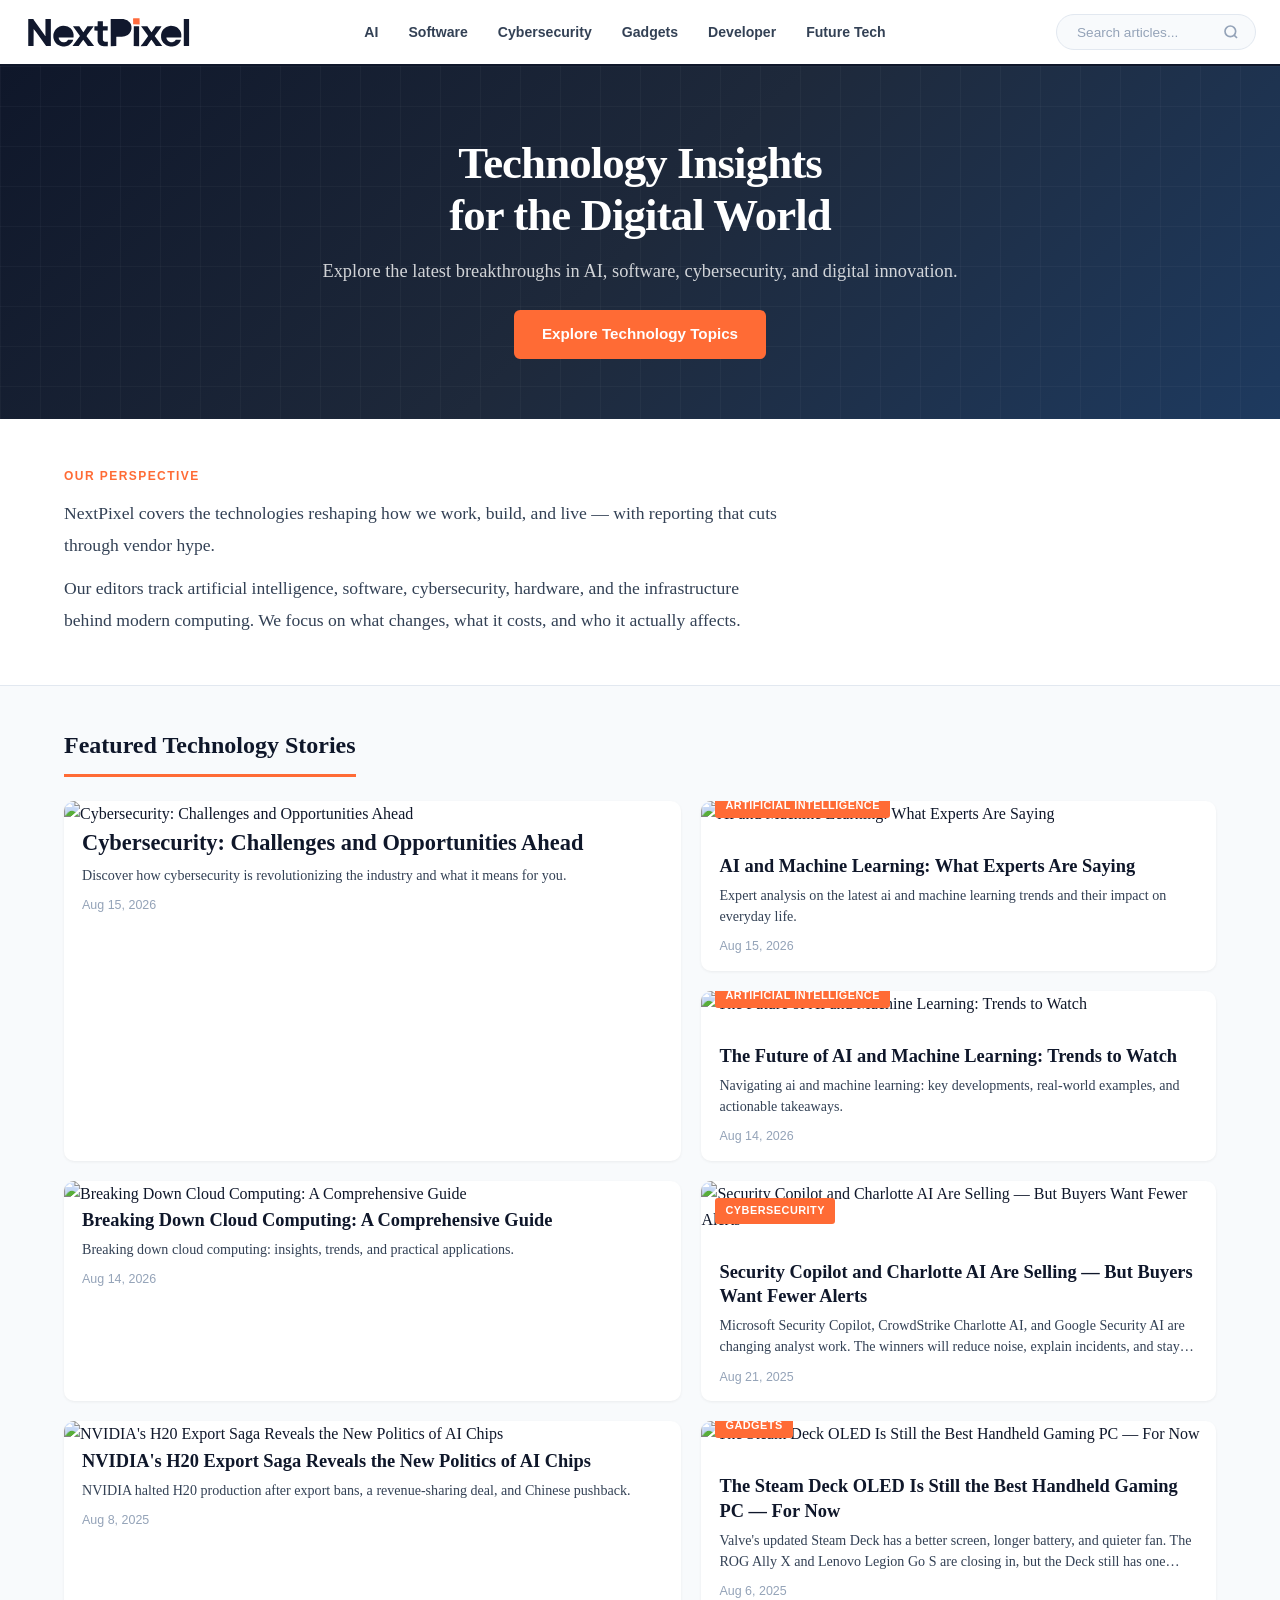
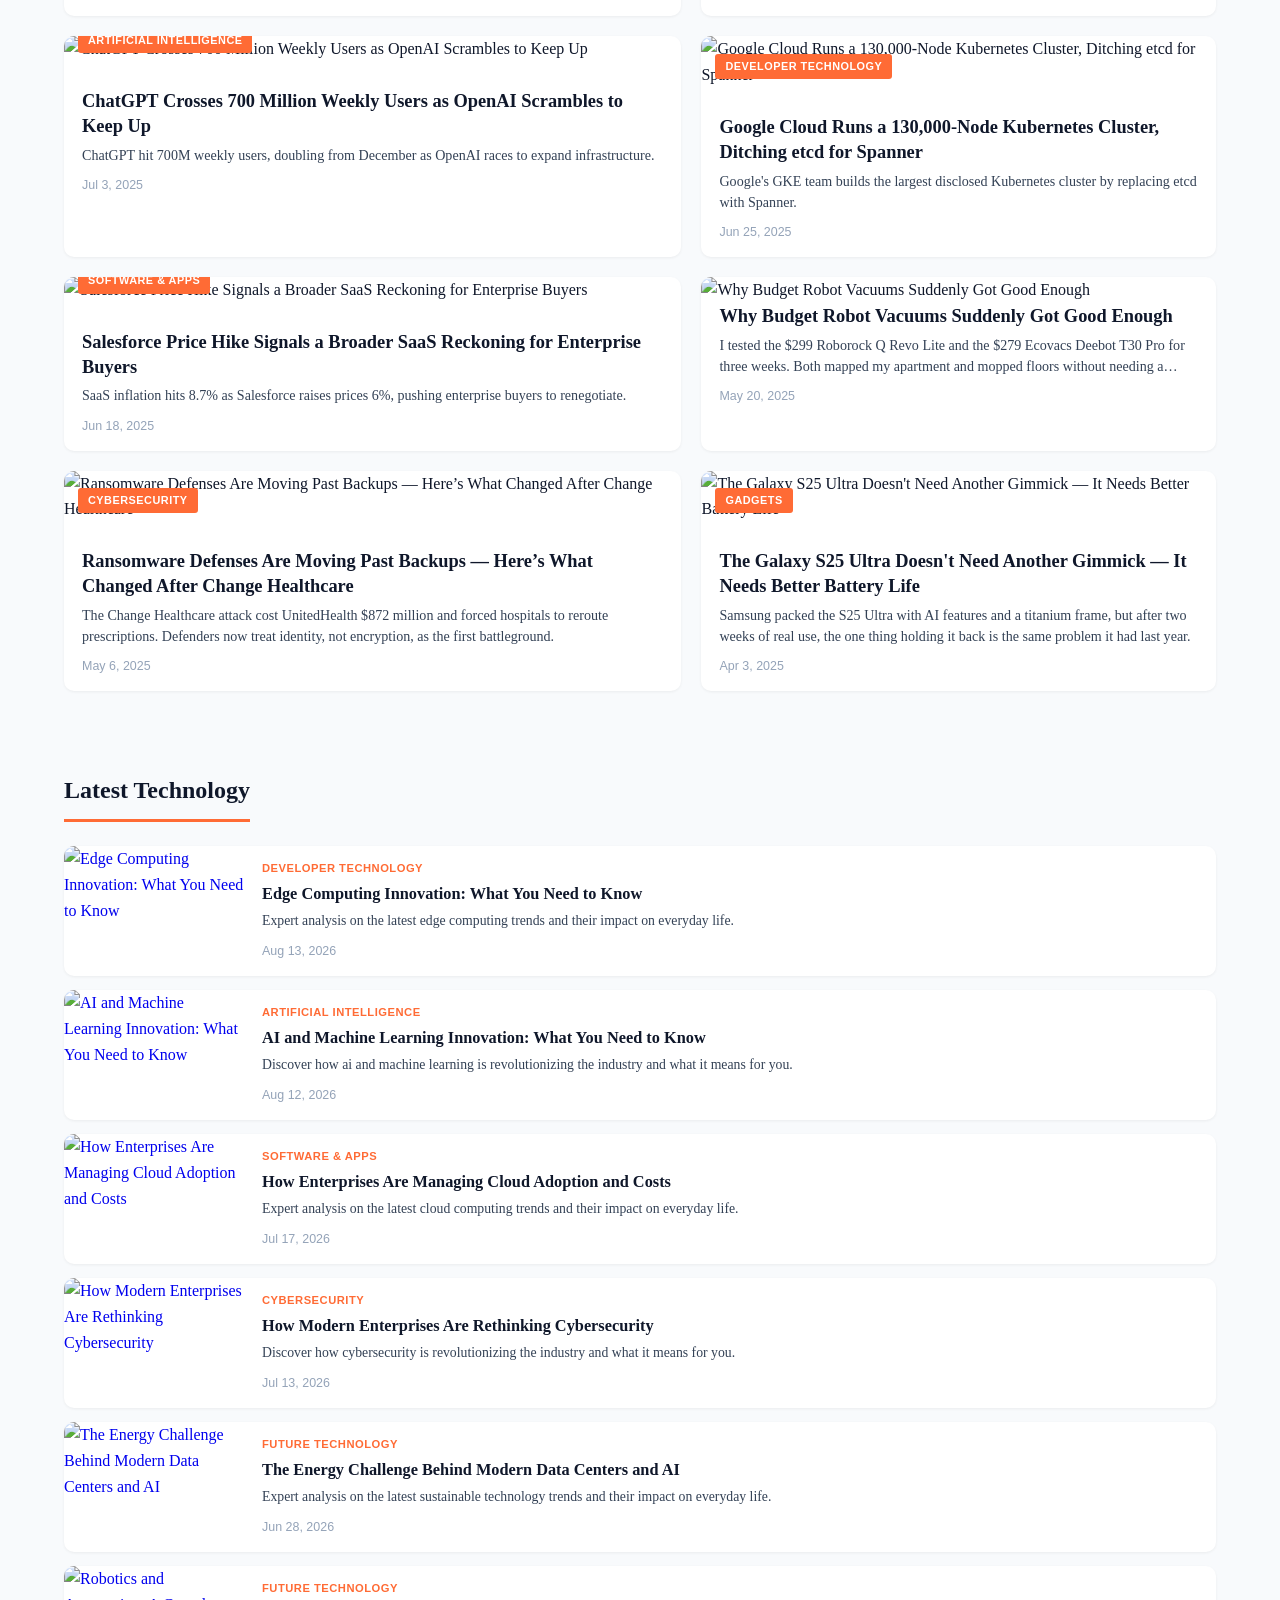
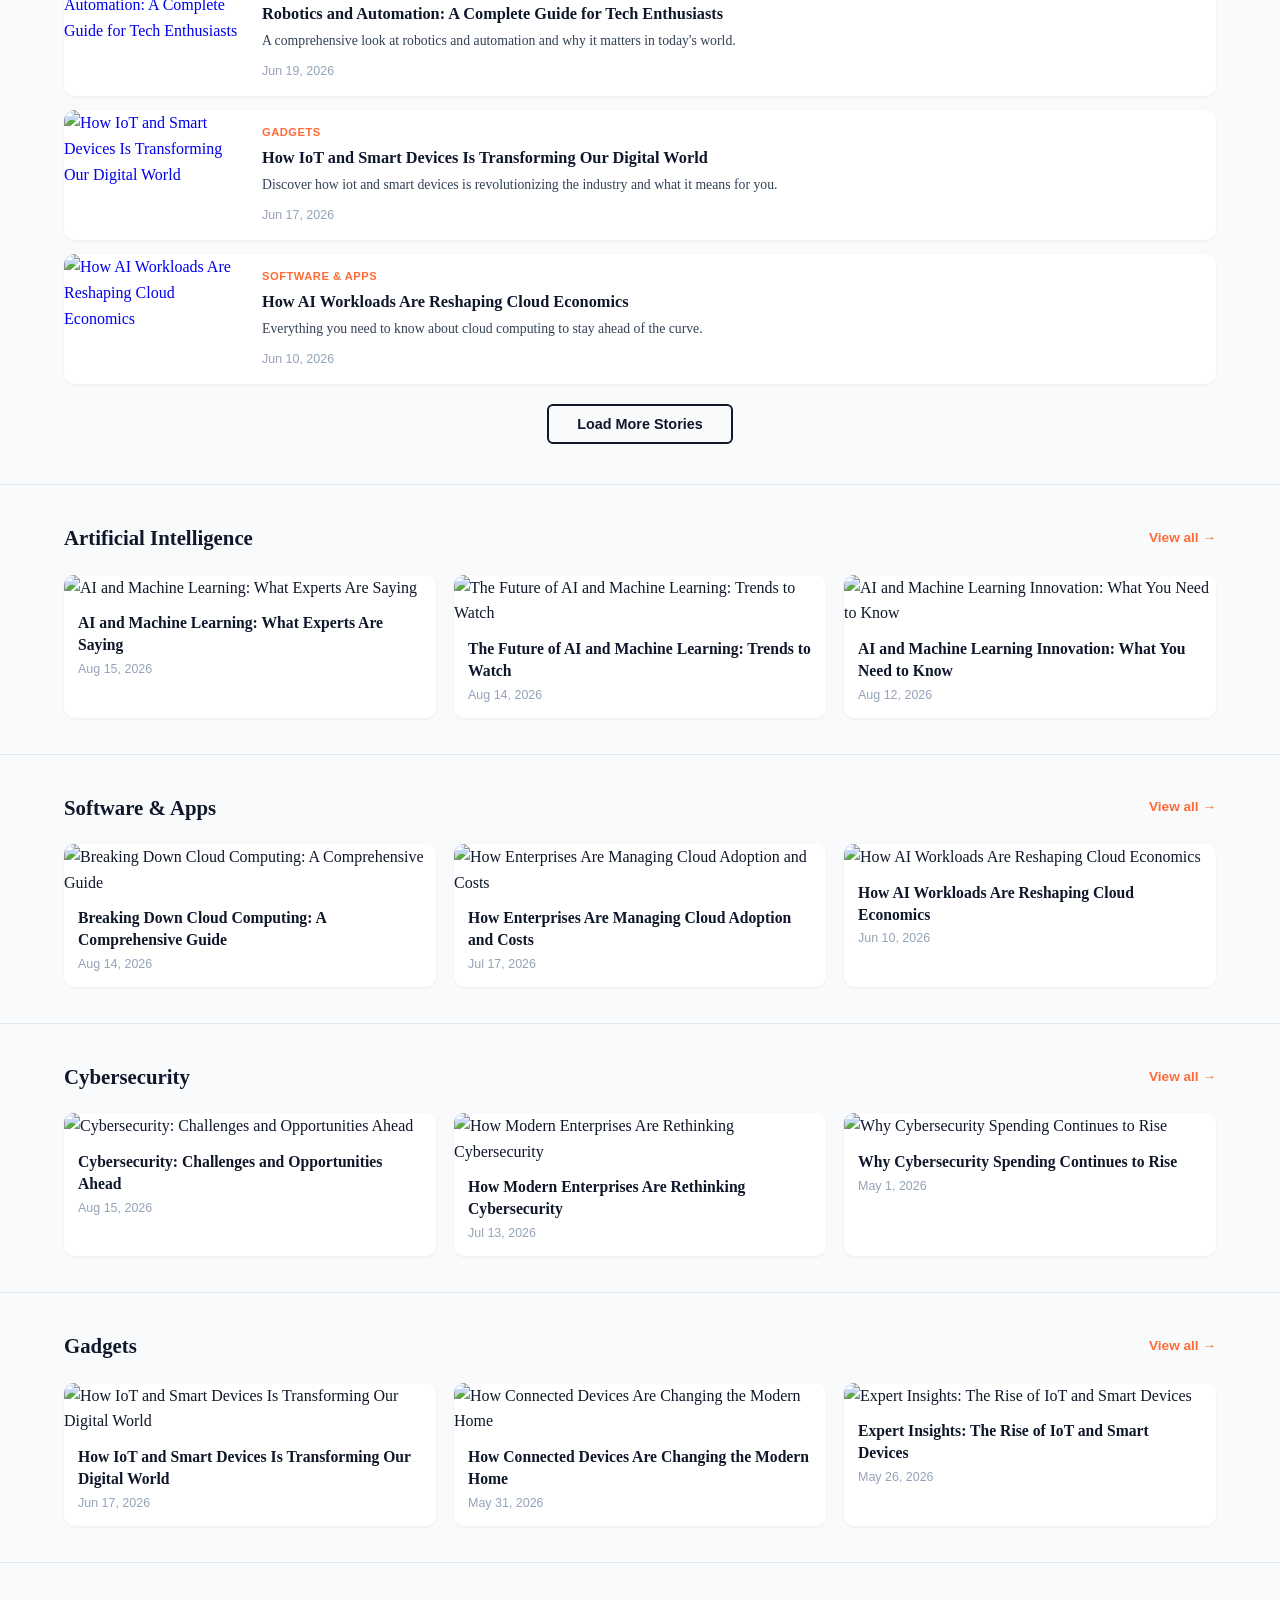
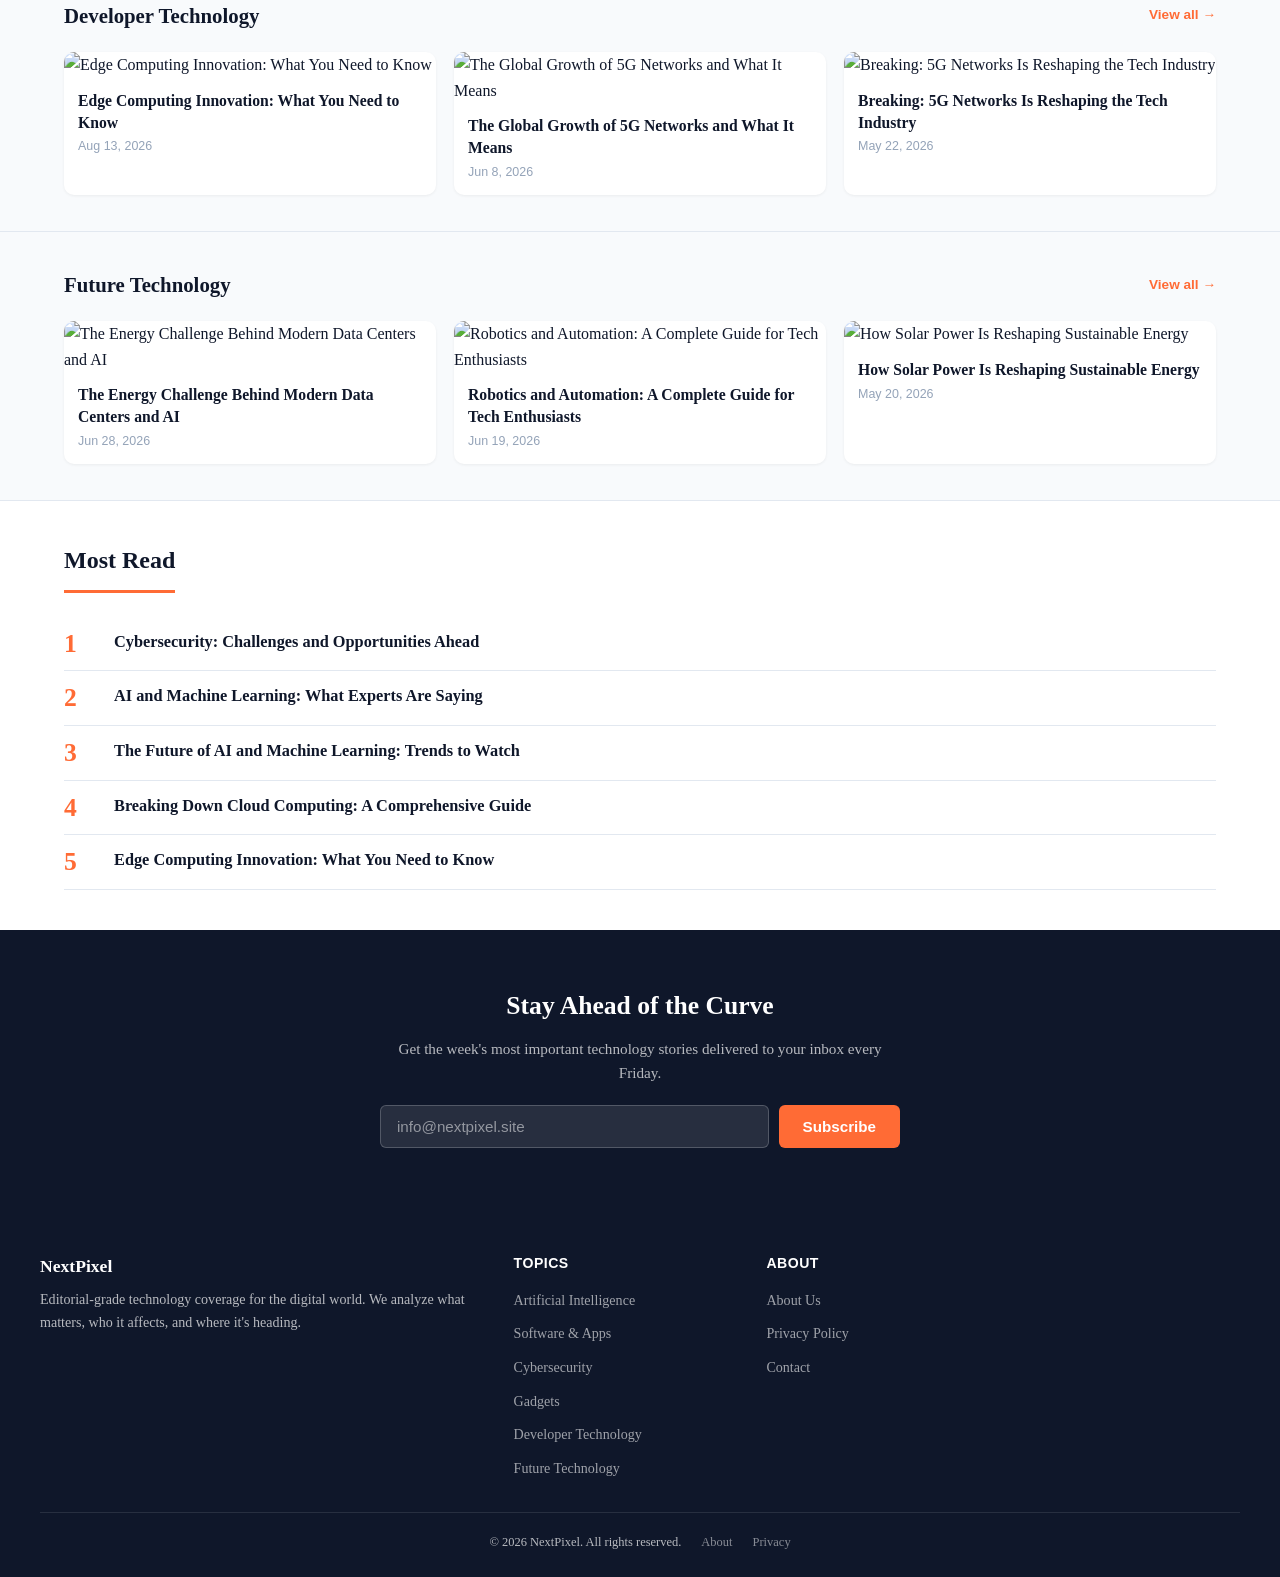
==== commit 66fdbd35: "Update NextPixel branding and footer" ====
--- a/index.html
+++ b/index.html
@@ -11,7 +11,7 @@
     <meta property="og:title" content="Technology Insights on AI, Software, Cybersecurity & Gadgets | NextPixel">
     <meta property="og:description" content="Explore the latest in AI, software, cybersecurity, gadgets, developer tools and emerging technology from NextPixel.">
     <meta property="og:url" content="https://nextpixel.site/">
-    <meta property="og:site_name" content="NextPixel Technology">
+    <meta property="og:site_name" content="NextPixel">
     <meta property="og:image" content="https://images.unsplash.com/photo-1518770660439-4636190af475?w=1200&h=630&fit=crop">
     <!-- Twitter -->
     <meta name="twitter:card" content="summary_large_image">
@@ -28,7 +28,7 @@
     {
         "@context": "https://schema.org",
         "@type": "WebSite",
-        "name": "NextPixel Technology",
+        "name": "NextPixel",
         "url": "https://nextpixel.site/",
         "description": "Explore the latest in AI, software, cybersecurity, gadgets, developer tools and emerging technology.",
         "publisher": { "@type": "Organization", "name": "NextPixel" }
@@ -123,7 +123,7 @@
                 <h2>Stay Ahead of the Curve</h2>
                 <p>Get the week's most important technology stories delivered to your inbox every Friday.</p>
                 <form class="newsletter-form" onsubmit="event.preventDefault(); alert('Thank you! You\'ll receive our next digest.');">
-                    <input type="email" placeholder="your@email.com" required aria-label="Email address">
+                    <input type="email" placeholder="info@nextpixel.site" required aria-label="Email address">
                     <button type="submit">Subscribe</button>
                 </form>
             </div>
@@ -137,18 +137,12 @@
     <footer class="tech-footer">
         <div class="footer-inner">
             <div class="footer-brand">
-                <strong>NextPixel Technology</strong>
+                <strong>NextPixel</strong>
                 <p>Editorial-grade technology coverage for the digital world. We analyze what matters, who it affects, and where it's heading.</p>
             </div>
             <div class="footer-col">
                 <h4>Topics</h4>
                 <ul id="footerTopics"></ul>
-            </div>
-            <div class="footer-col">
-                <h4>Network</h4>
-                <ul>
-                    <li><a href="https://nextpixel.site" target="_blank" rel="noopener">NextPixel Main</a></li>
-                </ul>
             </div>
             <div class="footer-col">
                 <h4>About</h4>
@@ -160,7 +154,7 @@
             </div>
         </div>
         <div class="footer-bottom">
-            <p>&copy; 2025 NextPixel. All rights reserved.</p>
+            <p><span class="dynamic-year"></span> NextPixel. All rights reserved.</p>
             <a href="about.html">About</a>
             <a href="privacy.html">Privacy</a>
         </div>
@@ -211,7 +205,7 @@
                         });
                     }
                     if (catInfo) {
-                        document.title = catInfo.name + ' - NextPixel Technology';
+                        document.title = catInfo.name + ' - NextPixel';
                         var metaDesc = document.querySelector('meta[name="description"]');
                         if (metaDesc) metaDesc.setAttribute('content', catInfo.desc);
                         var heroTitle = document.getElementById('heroTitle');
@@ -387,6 +381,24 @@
         function esc(s) { if (!s) return ''; var d = document.createElement('div'); d.appendChild(document.createTextNode(s)); return d.innerHTML; }
     })();
     </script>
+<script>
+(function () {
+    var now = new Date();
+    var year = now.getFullYear();
+    var dateText = now.toLocaleDateString('en-US', {
+        year: 'numeric',
+        month: 'long'
+    });
+
+    document.querySelectorAll('.dynamic-year').forEach(function (el) {
+        el.textContent = '© ' + year;
+    });
+
+    document.querySelectorAll('.dynamic-date').forEach(function (el) {
+        el.textContent = dateText;
+    });
+})();
+</script>
 </body>
 </html>
 
--- a/style.css
+++ b/style.css
@@ -1,5 +1,5 @@
 ﻿/* ========================================
-   NextPixel Technology - Global Styles
+   NextPixel - Global Styles
    v2: Editorial redesign, responsive header
    ======================================== */
 * { margin: 0; padding: 0; box-sizing: border-box; }
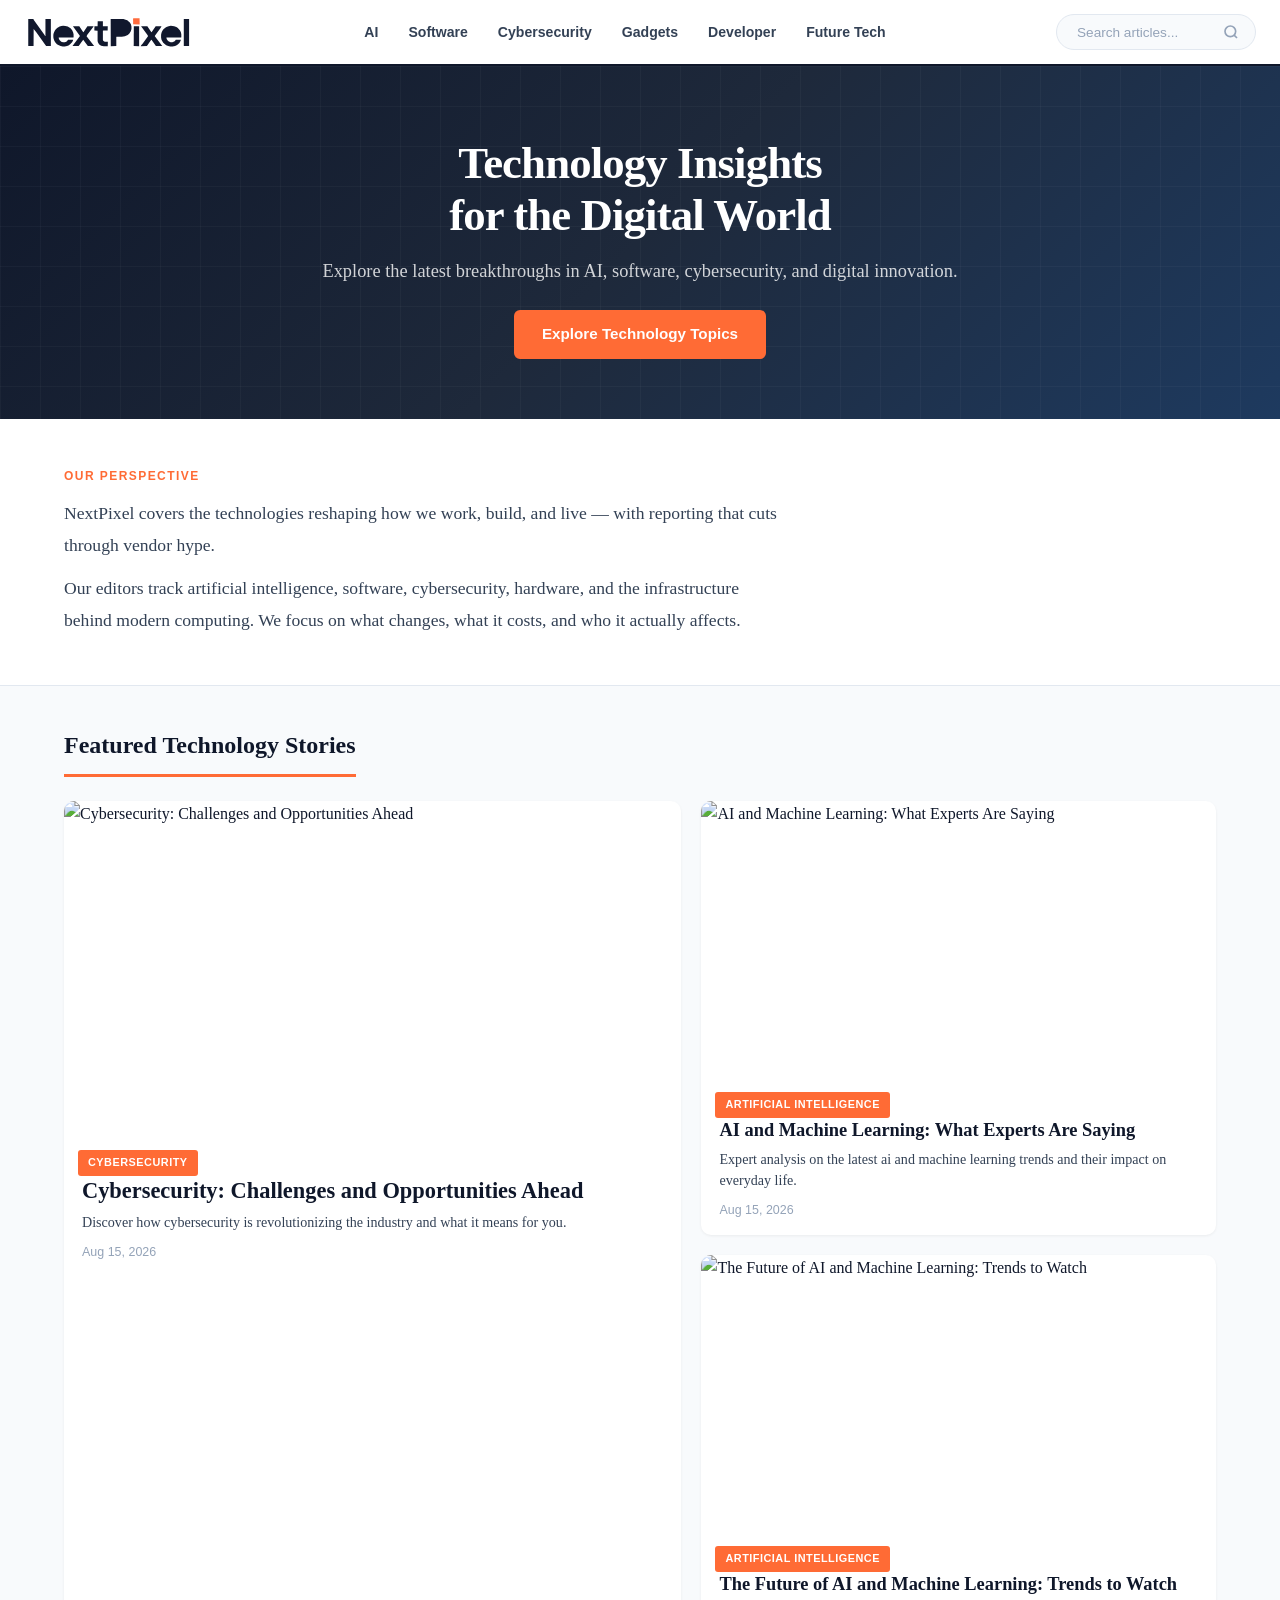
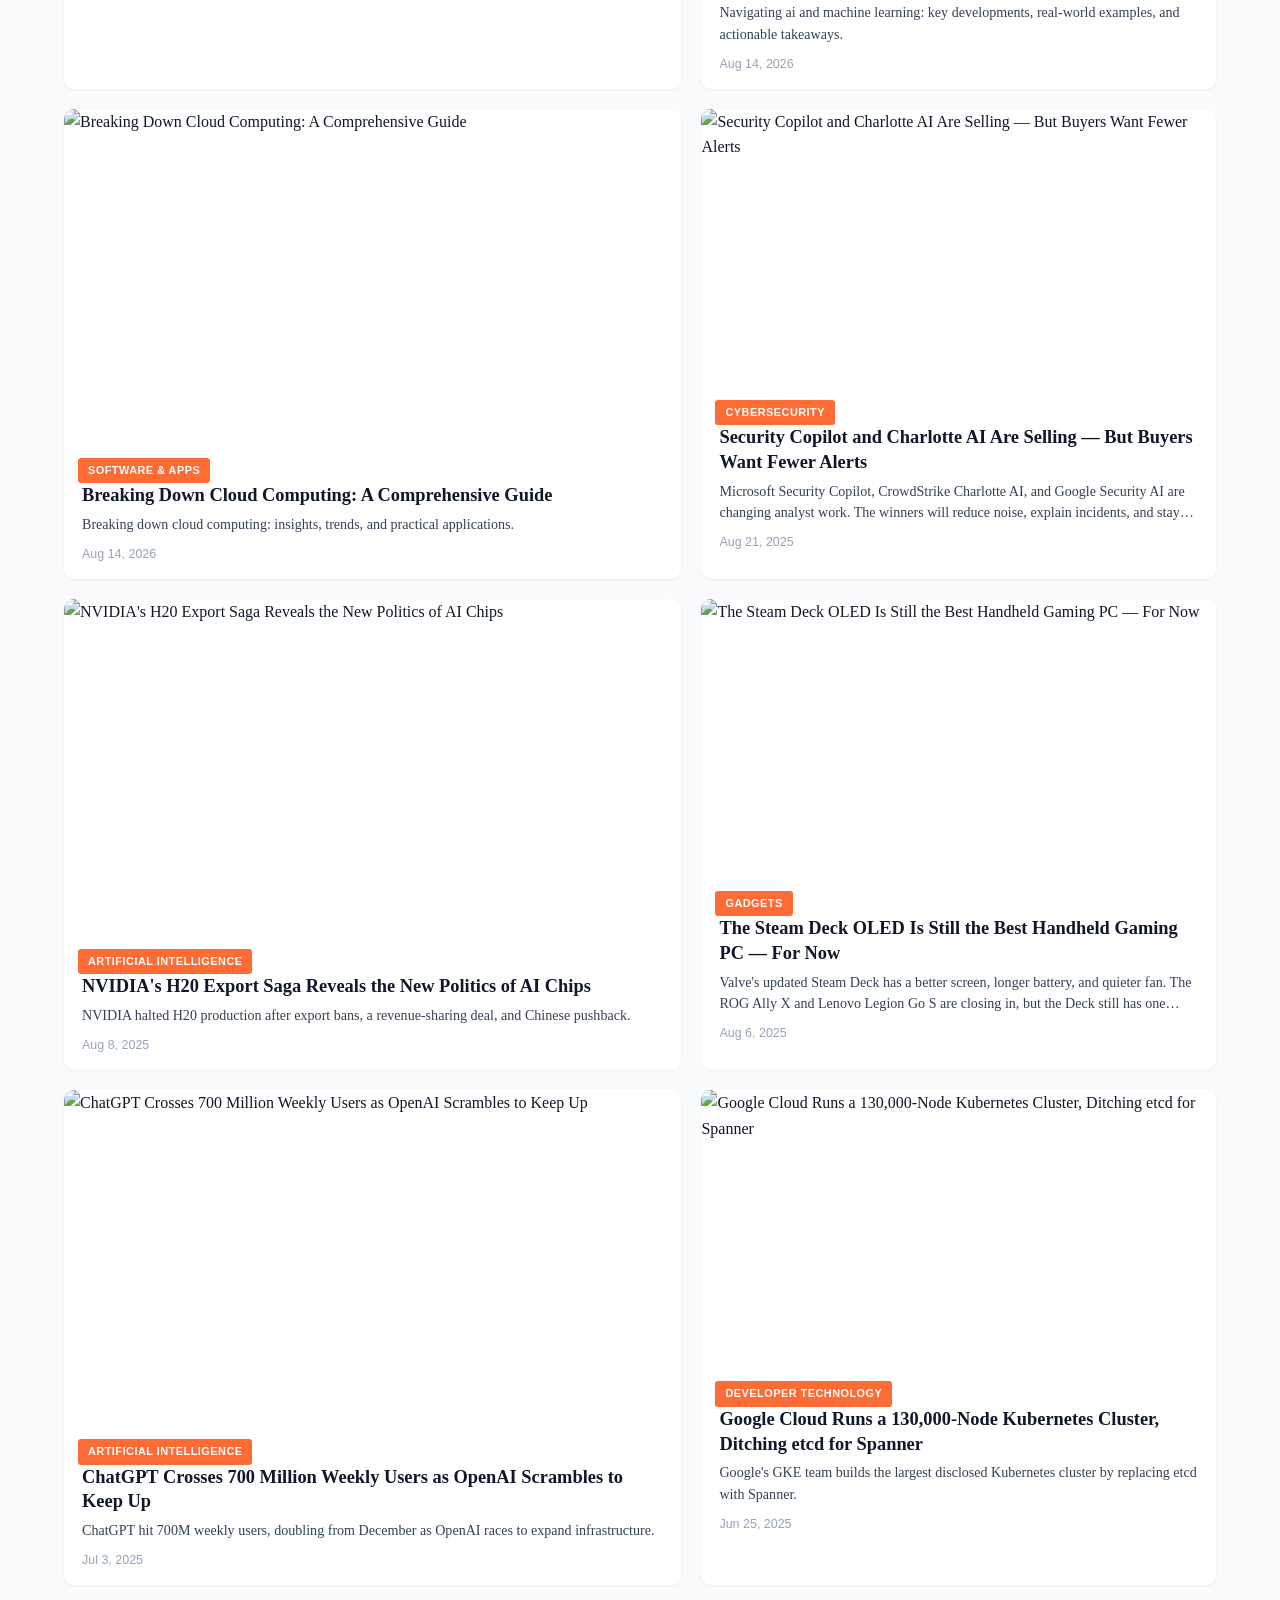
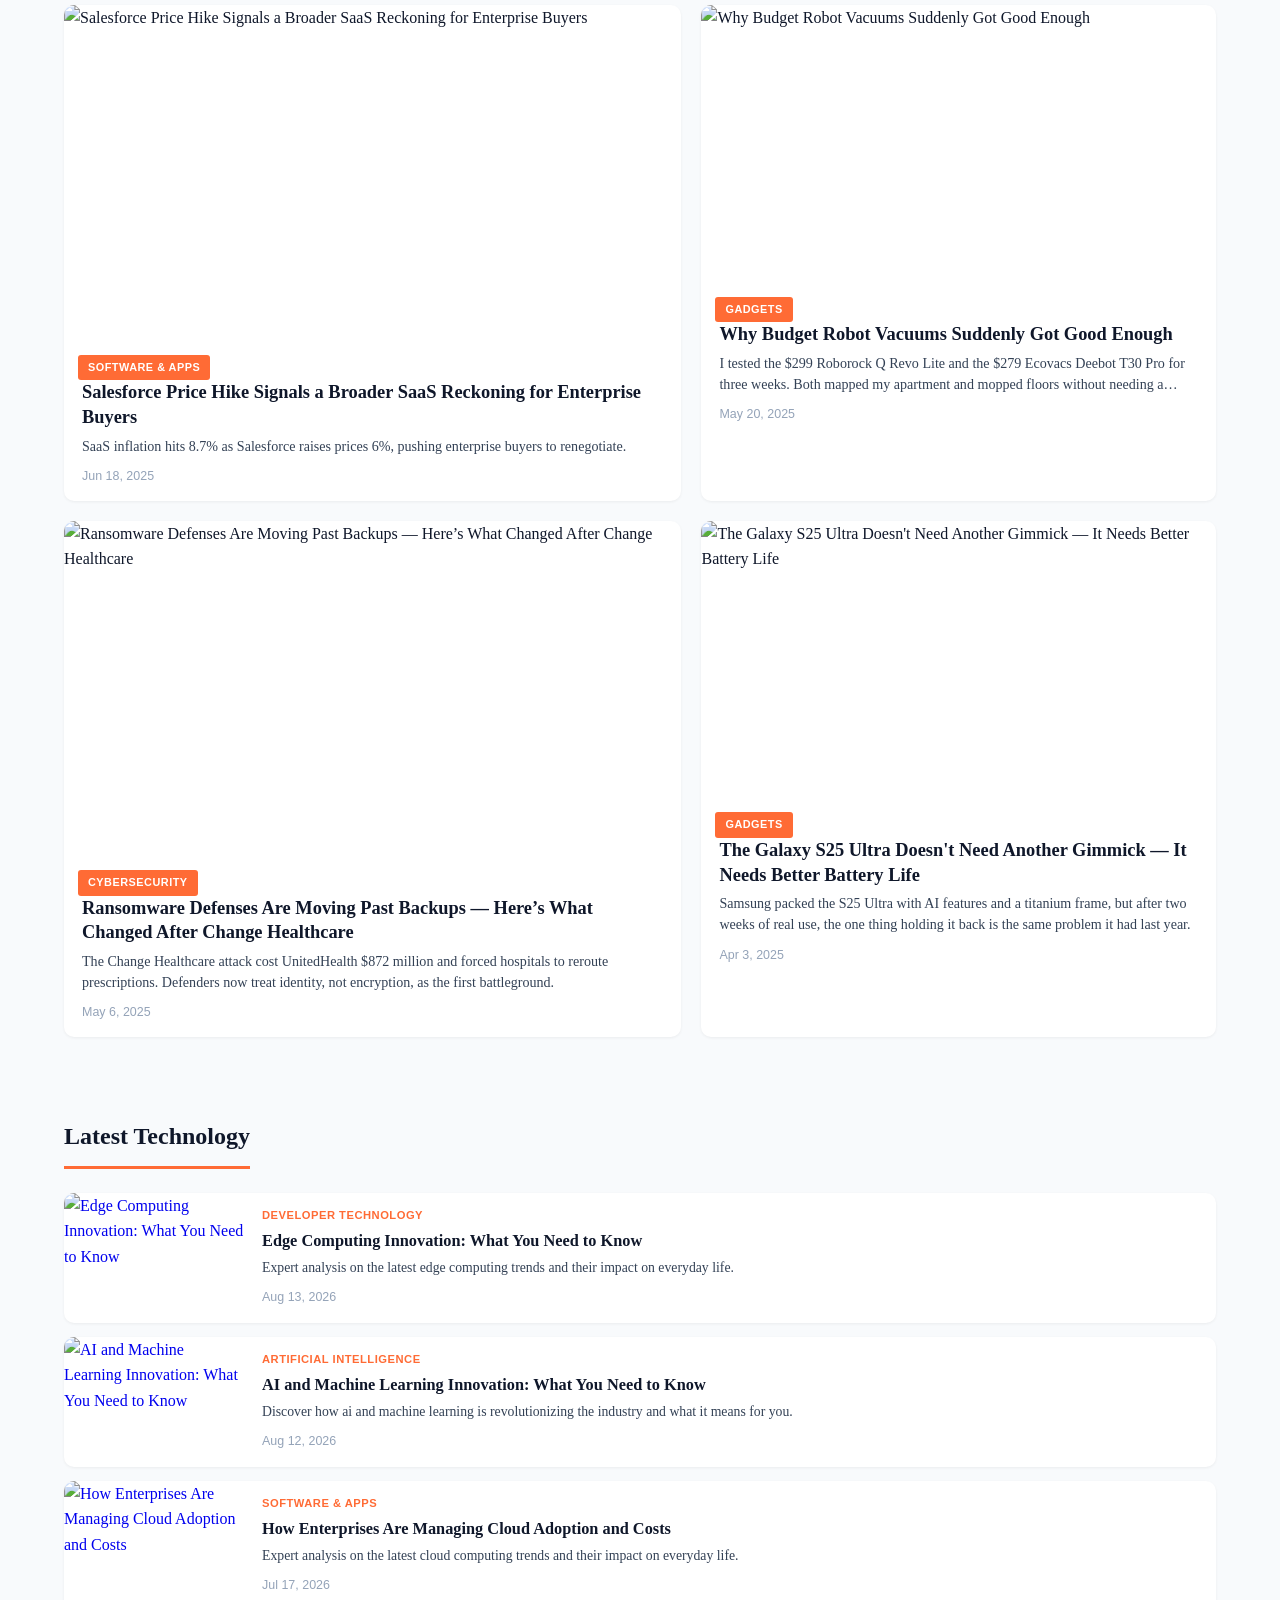
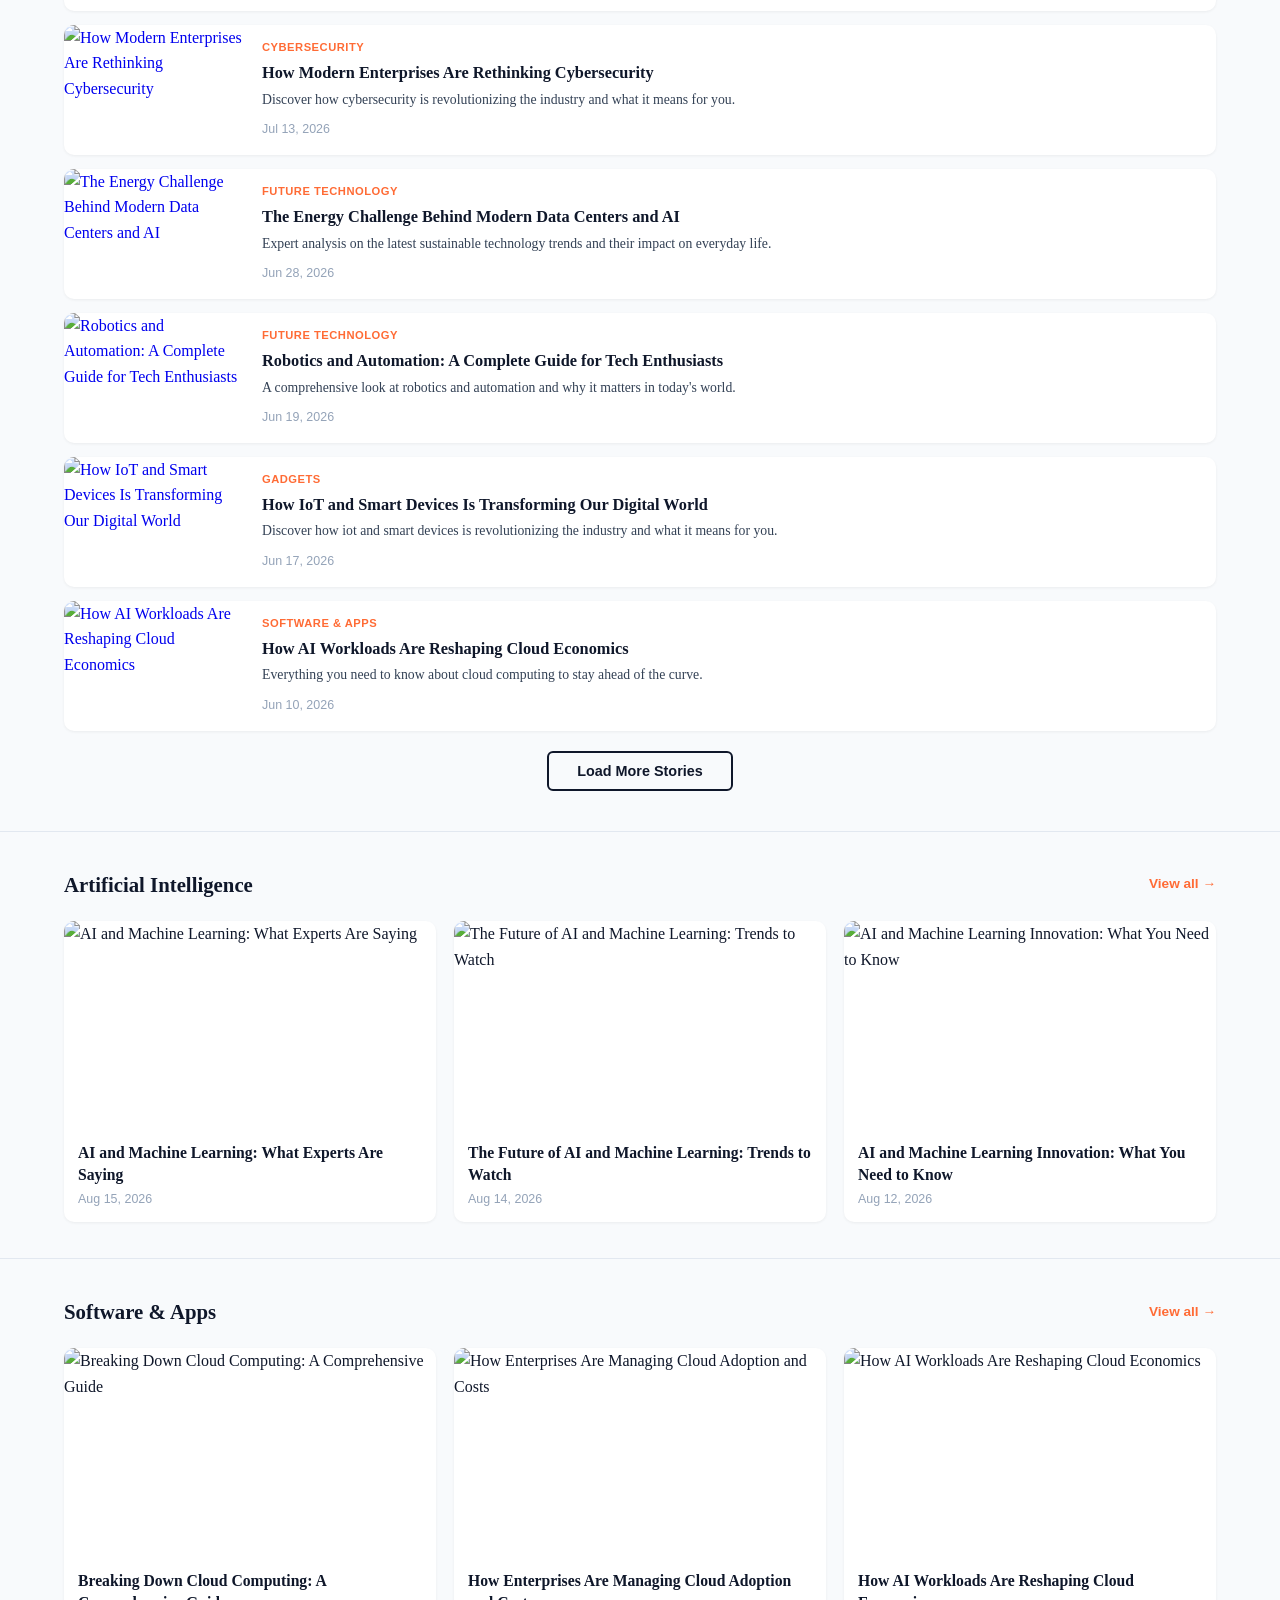
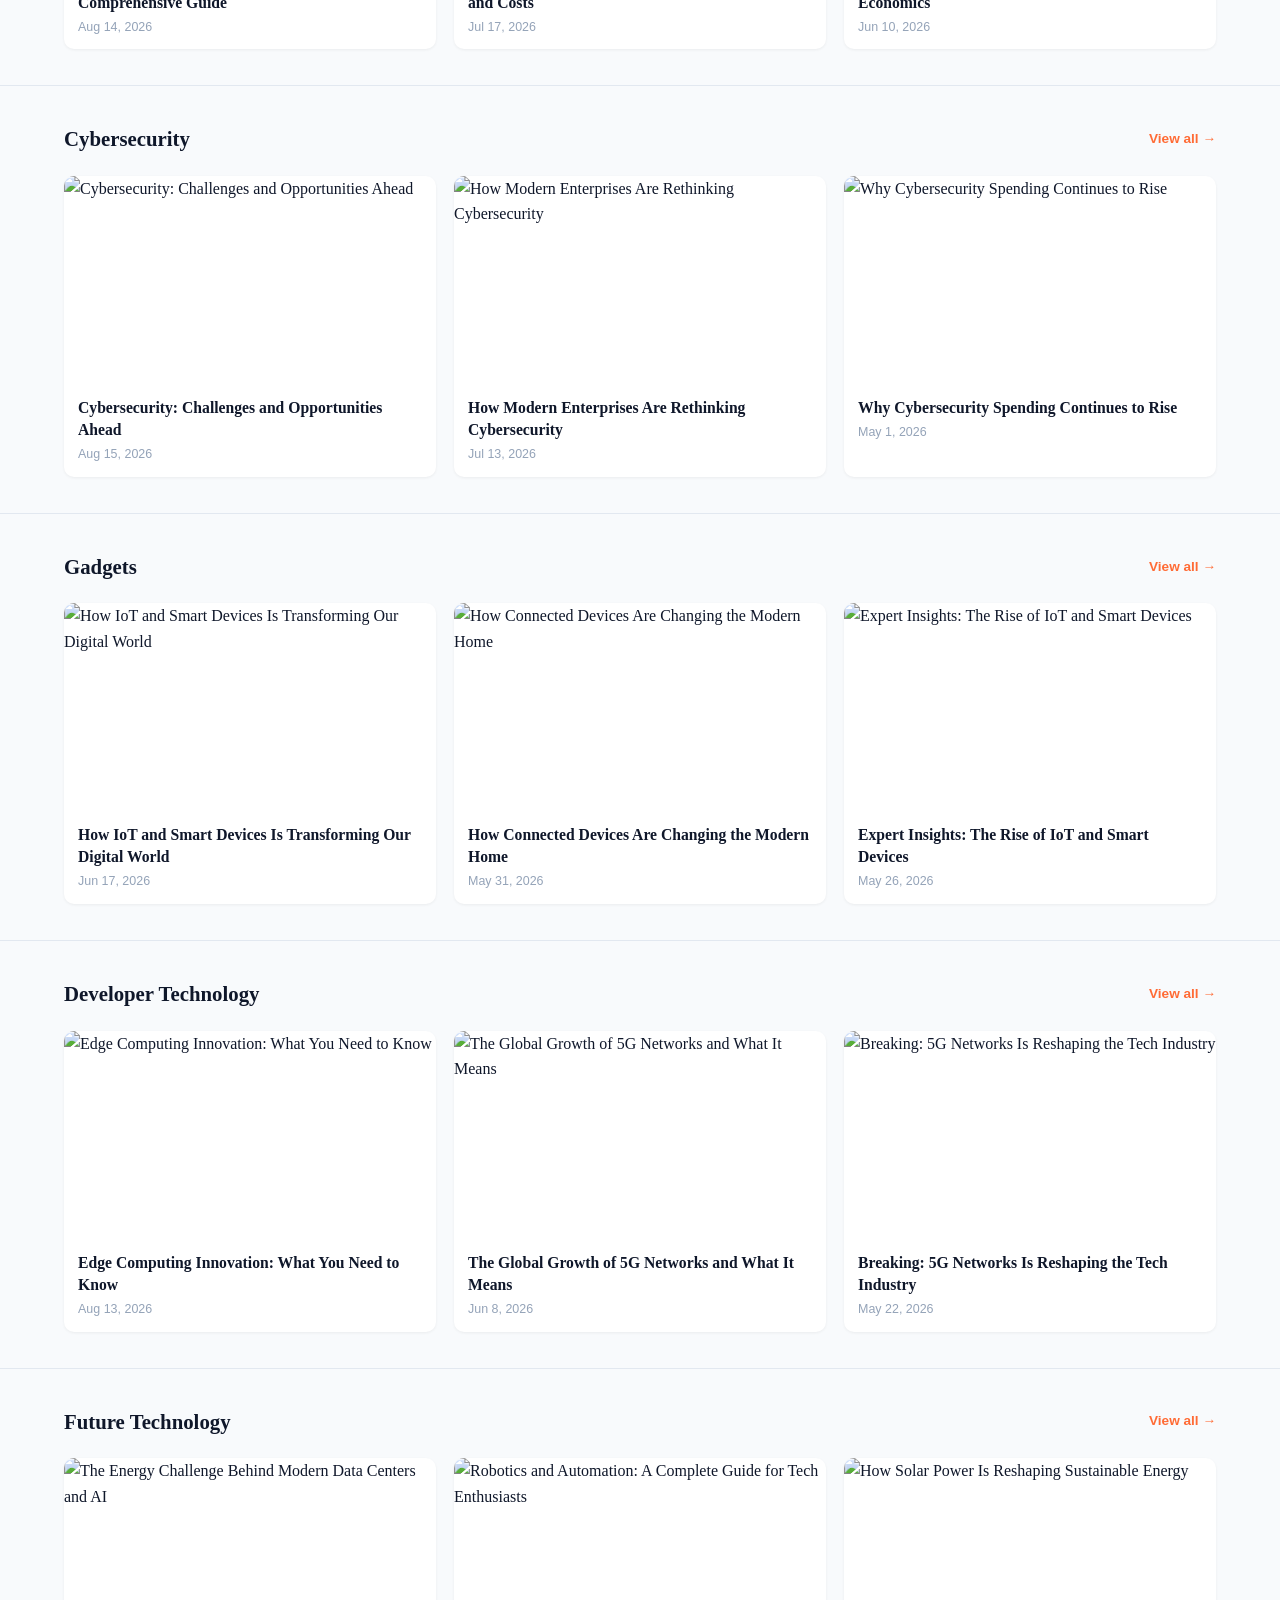
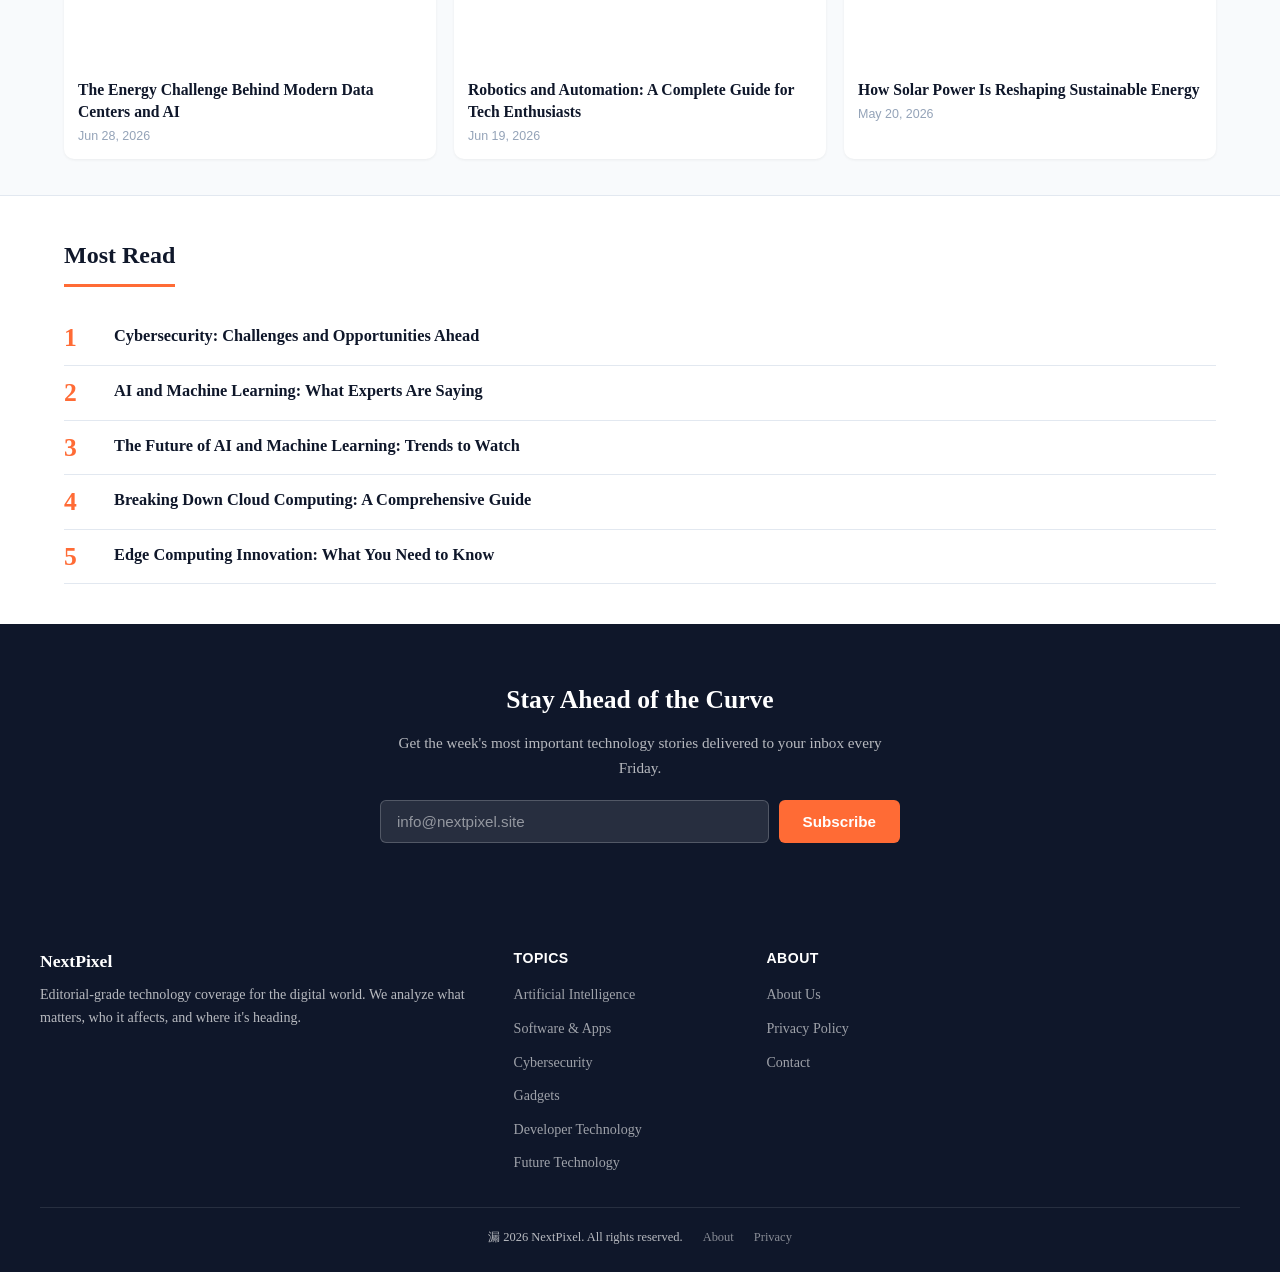
==== commit 556c7d2c: "Optimize NextPixel image layout and loading" ====
--- a/index.html
+++ b/index.html
@@ -282,7 +282,7 @@
                 imgUrl = imgUrl.replace(/w=\d+/, 'w=400').replace(/h=\d+/, 'h=280');
                 html += '<article class="latest-card">' +
                     '<a href="article.html?id=' + encodeURIComponent(art.id) + '" class="latest-img">' +
-                    '<img src="' + imgUrl + '" alt="' + esc(art.title) + '" loading="lazy" decoding="async" width="400" height="280">' +
+                    '<img src="' + imgUrl + '" alt="' + esc(art.title) + '" loading="lazy" decoding="async" width="400" height="225">' +
                     '</a>' +
                     '<div class="latest-card-body">' +
                     '<span class="latest-cat">' + esc(art.category) + '</span>' +
@@ -391,7 +391,7 @@
     });
 
     document.querySelectorAll('.dynamic-year').forEach(function (el) {
-        el.textContent = '© ' + year;
+        el.textContent = '漏 ' + year;
     });
 
     document.querySelectorAll('.dynamic-date').forEach(function (el) {
@@ -401,4 +401,3 @@
 </script>
 </body>
 </html>
-
--- a/style.css
+++ b/style.css
@@ -163,16 +163,16 @@
 .featured-card:hover { box-shadow: var(--shadow-lg); transform: translateY(-3px); }
 .featured-card a { text-decoration: none; color: inherit; display: block; }
 .featured-card img {
-    width: 100%; aspect-ratio: 16/9; object-fit: cover;
+    display: block; width: 100%; aspect-ratio: 16/9; height: auto; object-fit: cover;
 }
 .featured-main { grid-row: span 2; }
-.featured-main img { height: 100%; max-height: 460px; }
-.featured-side img { max-height: 180px; }
+.featured-main img { aspect-ratio: 16/9; height: auto; max-height: none; }
+.featured-side img { aspect-ratio: 16/9; height: auto; max-height: none; }
 .featured-cat {
     display: inline-block; background: var(--accent); color: #fff;
     padding: 4px 10px; border-radius: 3px; font-size: 0.68rem; font-weight: 800;
     text-transform: uppercase; letter-spacing: 0.5px;
-    position: relative; top: -36px; left: 14px;
+    position: relative; margin: -12px 0 0 14px; z-index: 2;
     font-family: -apple-system, sans-serif;
 }
 .featured-card h3 {
@@ -203,10 +203,10 @@
 }
 .latest-card:hover { box-shadow: var(--shadow-md); transform: translateX(3px); }
 .latest-card a.latest-img {
-    flex-shrink: 0; width: 180px; text-decoration: none;
+    flex: 0 0 180px; width: 180px; aspect-ratio: 16/9; text-decoration: none; overflow: hidden;
 }
 .latest-card img {
-    width: 100%; height: 100%; min-height: 130px; object-fit: cover;
+    display: block; width: 100%; height: 100%; min-height: 0; aspect-ratio: 16/9; object-fit: cover;
 }
 .latest-card-body { padding: 14px 18px 14px 0; flex: 1; }
 .latest-card-body .latest-cat {
@@ -251,7 +251,7 @@
 .topic-card:hover { box-shadow: var(--shadow-md); transform: translateY(-2px); }
 .topic-card a { text-decoration: none; color: inherit; }
 .topic-card img {
-    width: 100%; aspect-ratio: 16/9; object-fit: cover;
+    display: block; width: 100%; aspect-ratio: 16/9; height: auto; object-fit: cover;
 }
 .topic-card h3 {
     font-size: 0.98rem; font-weight: 700; line-height: 1.4; padding: 12px 14px 4px;
@@ -305,7 +305,7 @@
 /* ========== Article Page ========== */
 .tech-article { background: #fff; }
 
-/* Hero image — constrained width, not full bleed */
+/* Hero image 鈥?constrained width, not full bleed */
 .article-hero-wrap {
     max-width: 800px; margin: 0 auto; padding: 32px 24px 0;
 }
@@ -349,7 +349,7 @@
     font-family: -apple-system, sans-serif;
 }
 
-/* Article body — editorial typography */
+/* Article body 鈥?editorial typography */
 .article-body {
     font-size: 1.12rem; line-height: 1.8; color: var(--text-secondary);
     font-family: Georgia, 'Times New Roman', serif;
@@ -378,7 +378,7 @@
 }
 .article-body blockquote p { margin-bottom: 0; }
 
-/* Inline article images — moderate size, centered, with caption feel */
+/* Inline article images 鈥?moderate size, centered, with caption feel */
 .article-body img {
     max-width: 100%; height: auto; border-radius: 8px;
     margin: 1.8rem auto; display: block;
@@ -425,7 +425,7 @@
 }
 .related-card:hover { transform: translateY(-2px); box-shadow: var(--shadow-md); }
 .related-card a { text-decoration: none; color: inherit; }
-.related-card img { width: 100%; aspect-ratio: 16/9; object-fit: cover; }
+.related-card img { display: block; width: 100%; aspect-ratio: 16/9; height: auto; object-fit: cover; }
 .related-card h3 { padding: 10px 12px 4px; font-size: 0.92rem; font-weight: 700; line-height: 1.4; color: var(--text-primary); font-family: Georgia, serif; }
 .related-card time { display: block; padding: 0 12px 10px; font-size: 0.76rem; color: var(--text-muted); font-family: -apple-system, sans-serif; }
 
@@ -503,18 +503,18 @@
     .hero-content p { font-size: 1rem; }
 
     .featured-grid { grid-template-columns: 1fr; }
-    .featured-main img { max-height: 280px; }
+    .featured-main img { aspect-ratio: 16/9; height: auto; max-height: none; }
     .topic-grid { grid-template-columns: 1fr; }
     .related-grid { grid-template-columns: 1fr; }
     .latest-card { flex-direction: column; }
-    .latest-card a.latest-img { width: 100%; height: 160px; }
+    .latest-card a.latest-img { width: 100%; height: auto; aspect-ratio: 16/9; }
     .latest-card-body { padding: 12px 14px; }
 
     .newsletter-form { flex-direction: column; }
     .footer-inner { grid-template-columns: 1fr; text-align: center; gap: 24px; }
 
     .article-hero-wrap { padding: 20px 16px 0; }
-    .article-hero-wrap img { max-height: 260px; border-radius: 6px; }
+    .article-hero-wrap img { max-height: 360px; border-radius: 6px; }
     .article-content-wrap { padding: 20px 16px 40px; }
     .article-h1 { font-size: 1.55rem; }
     .article-lead { font-size: 1.05rem; }
@@ -538,4 +538,3 @@
     .container { max-width: 100%; padding: 0; }
     .article-hero-wrap { max-width: 100%; padding: 0; }
 }
-
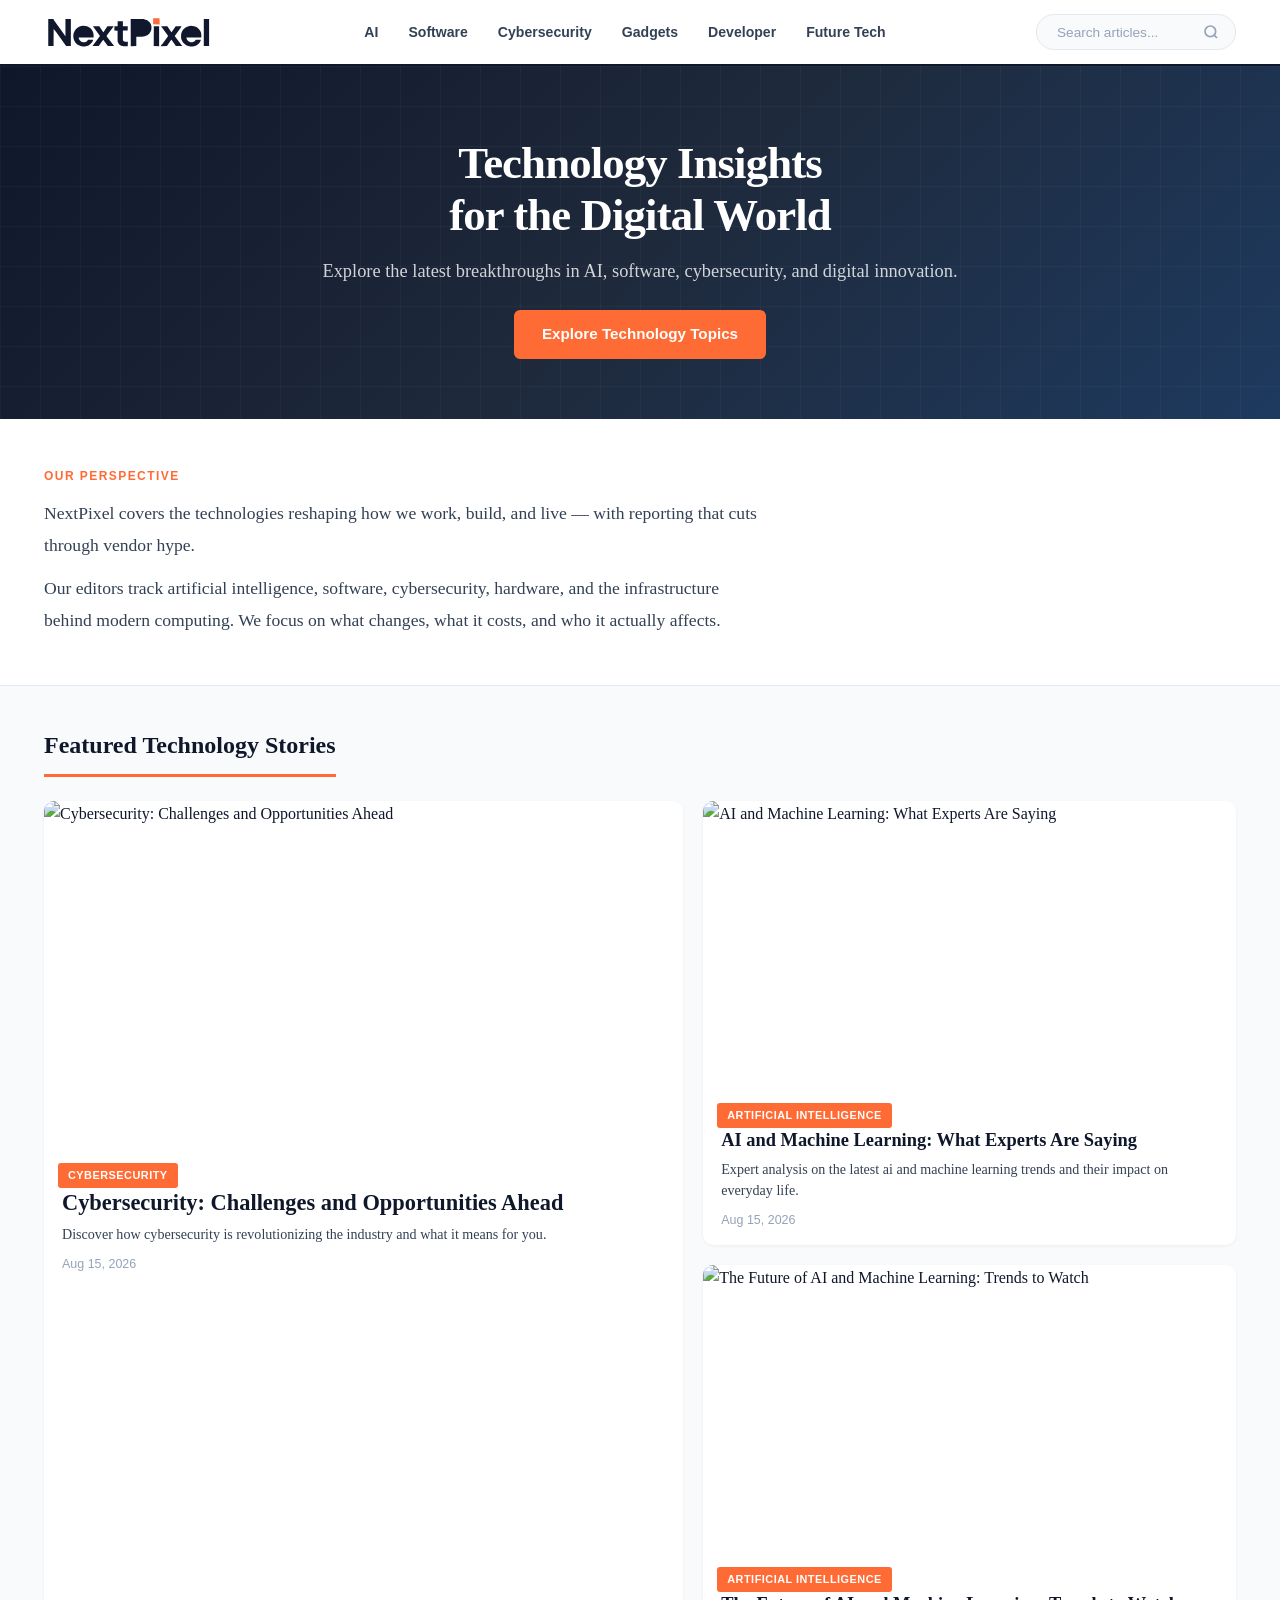
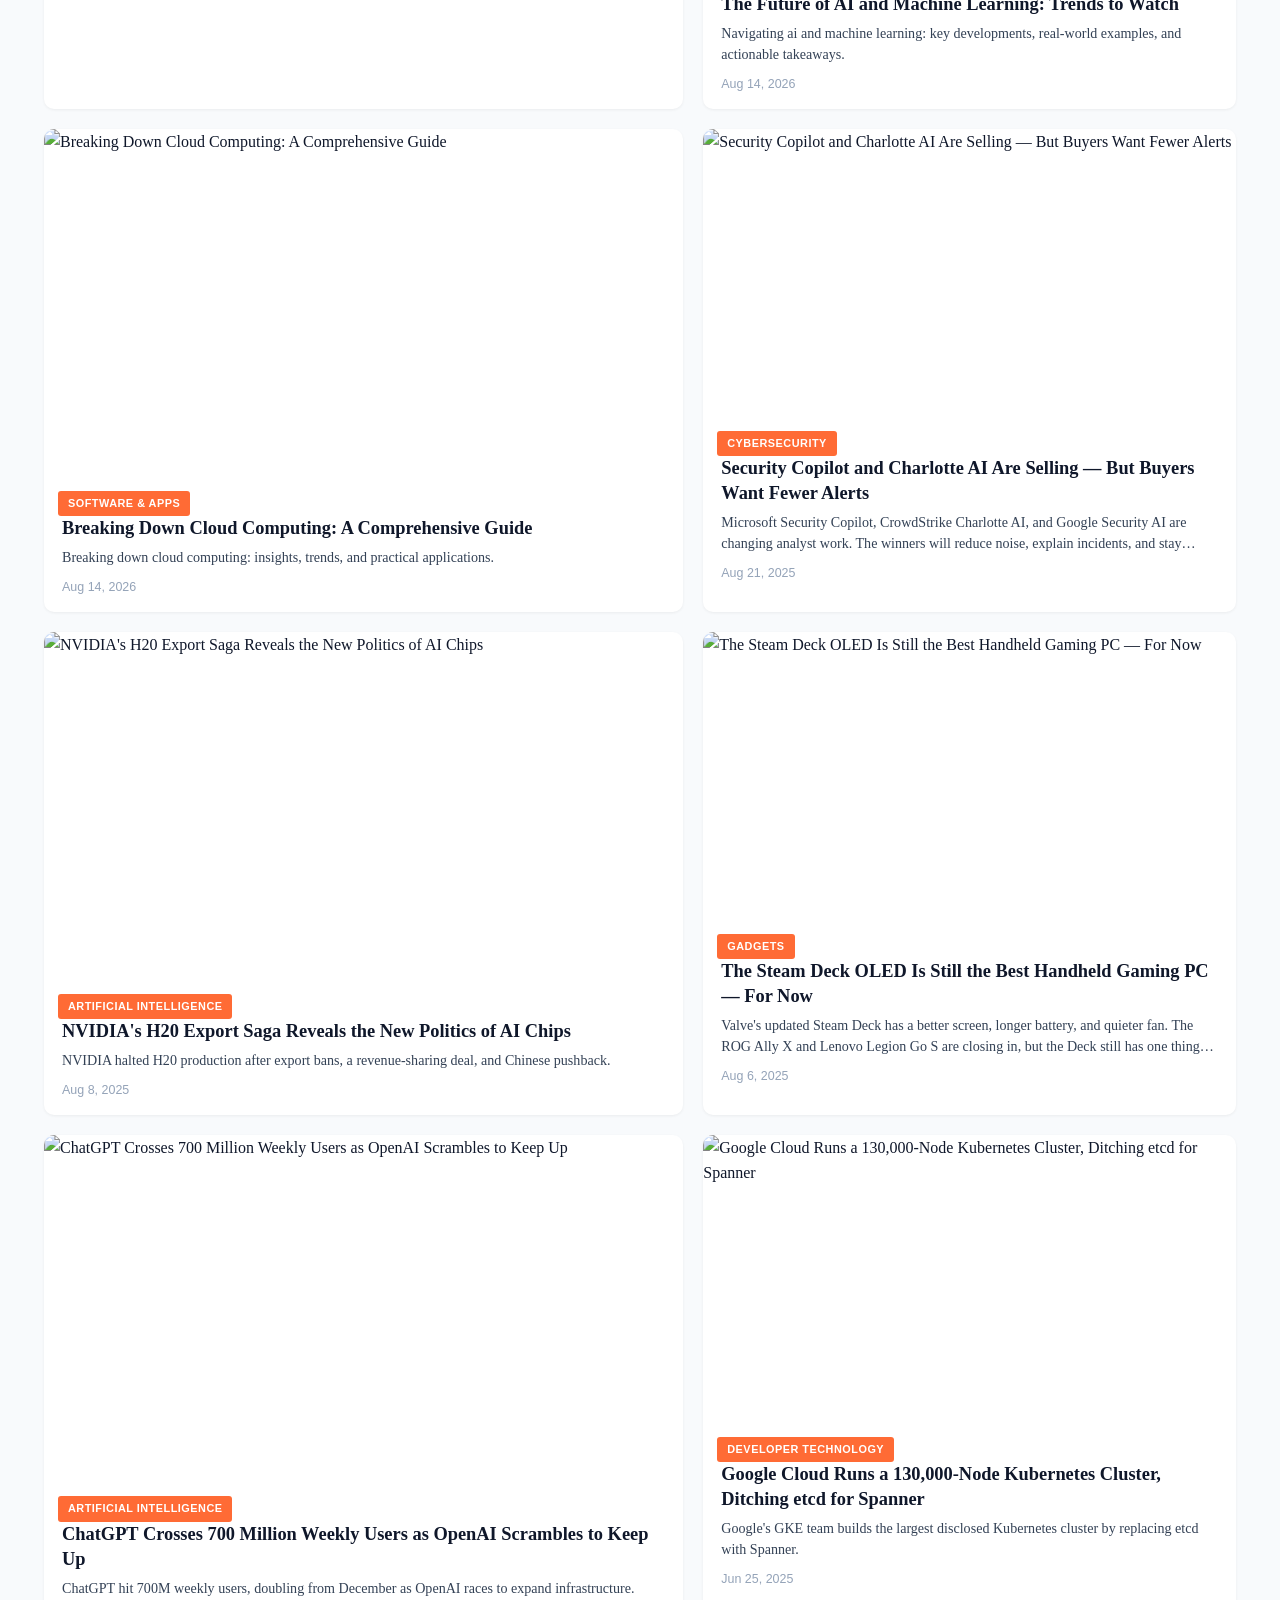
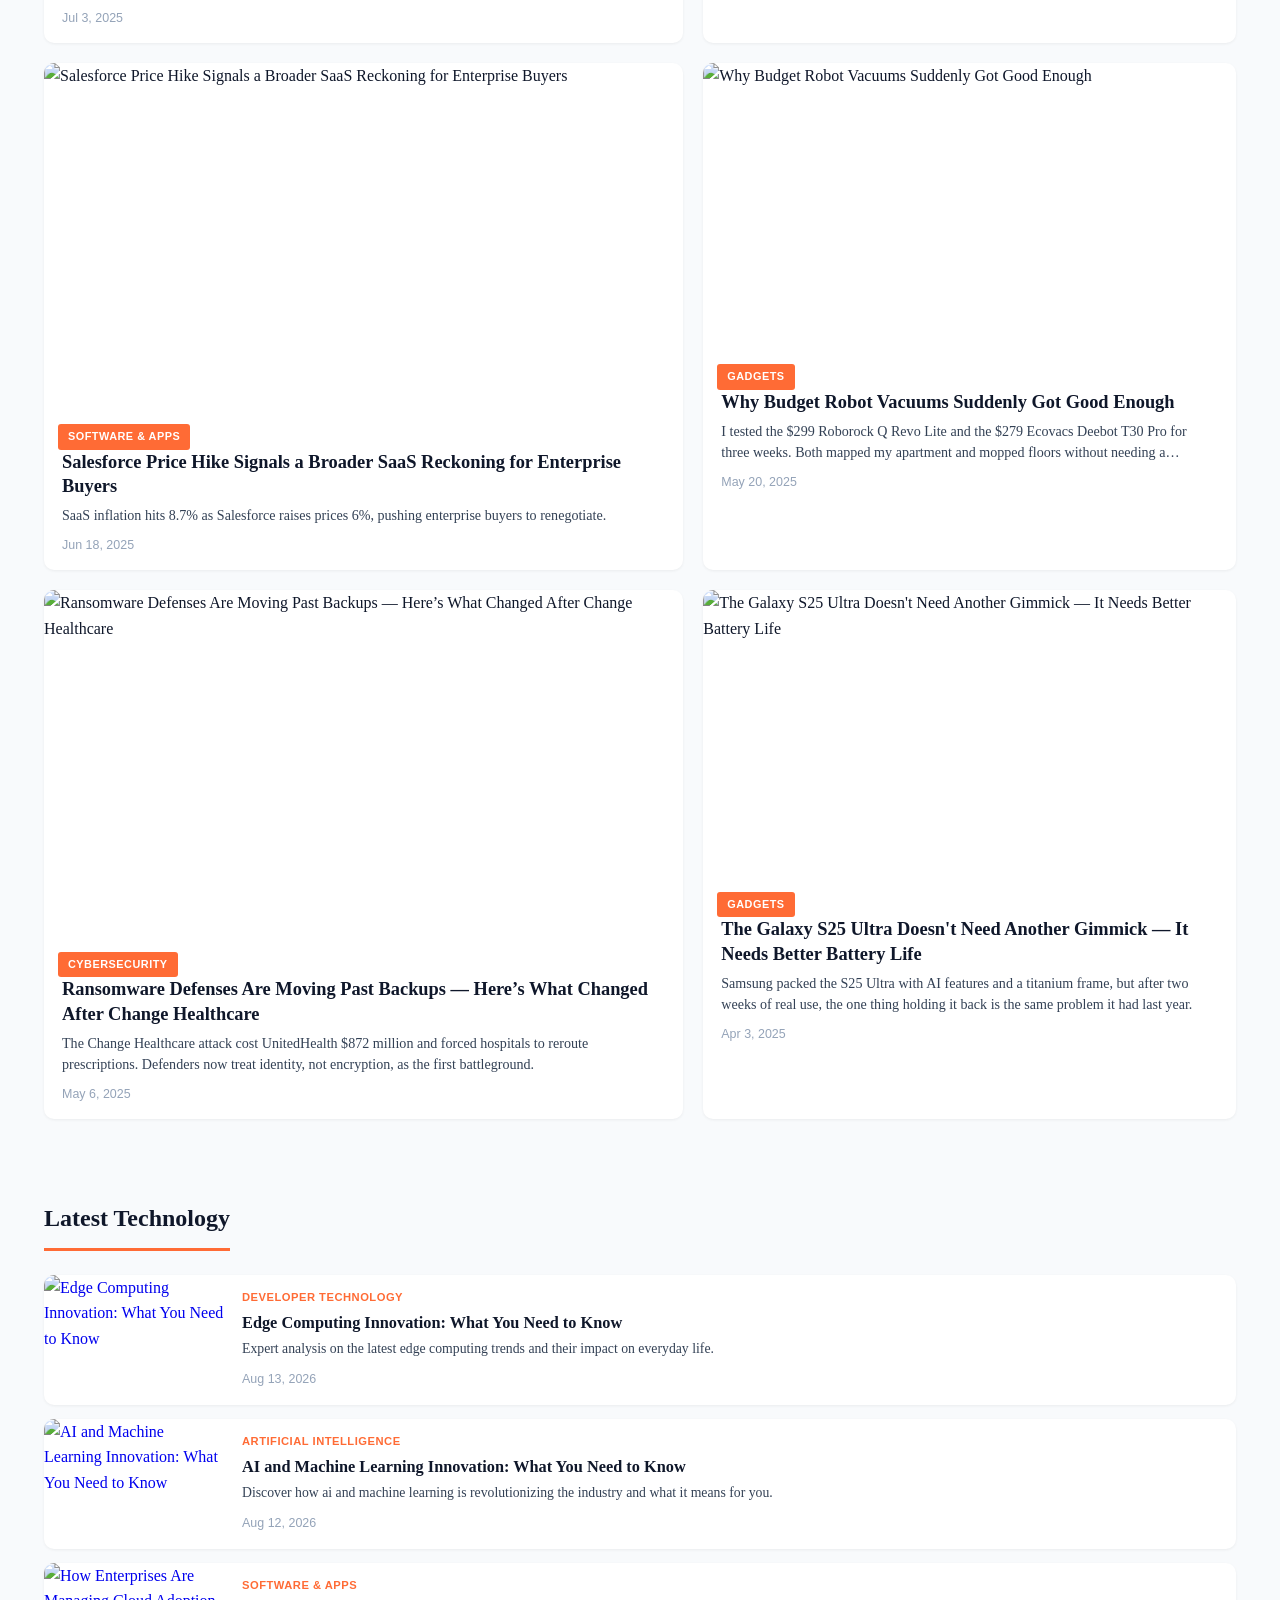
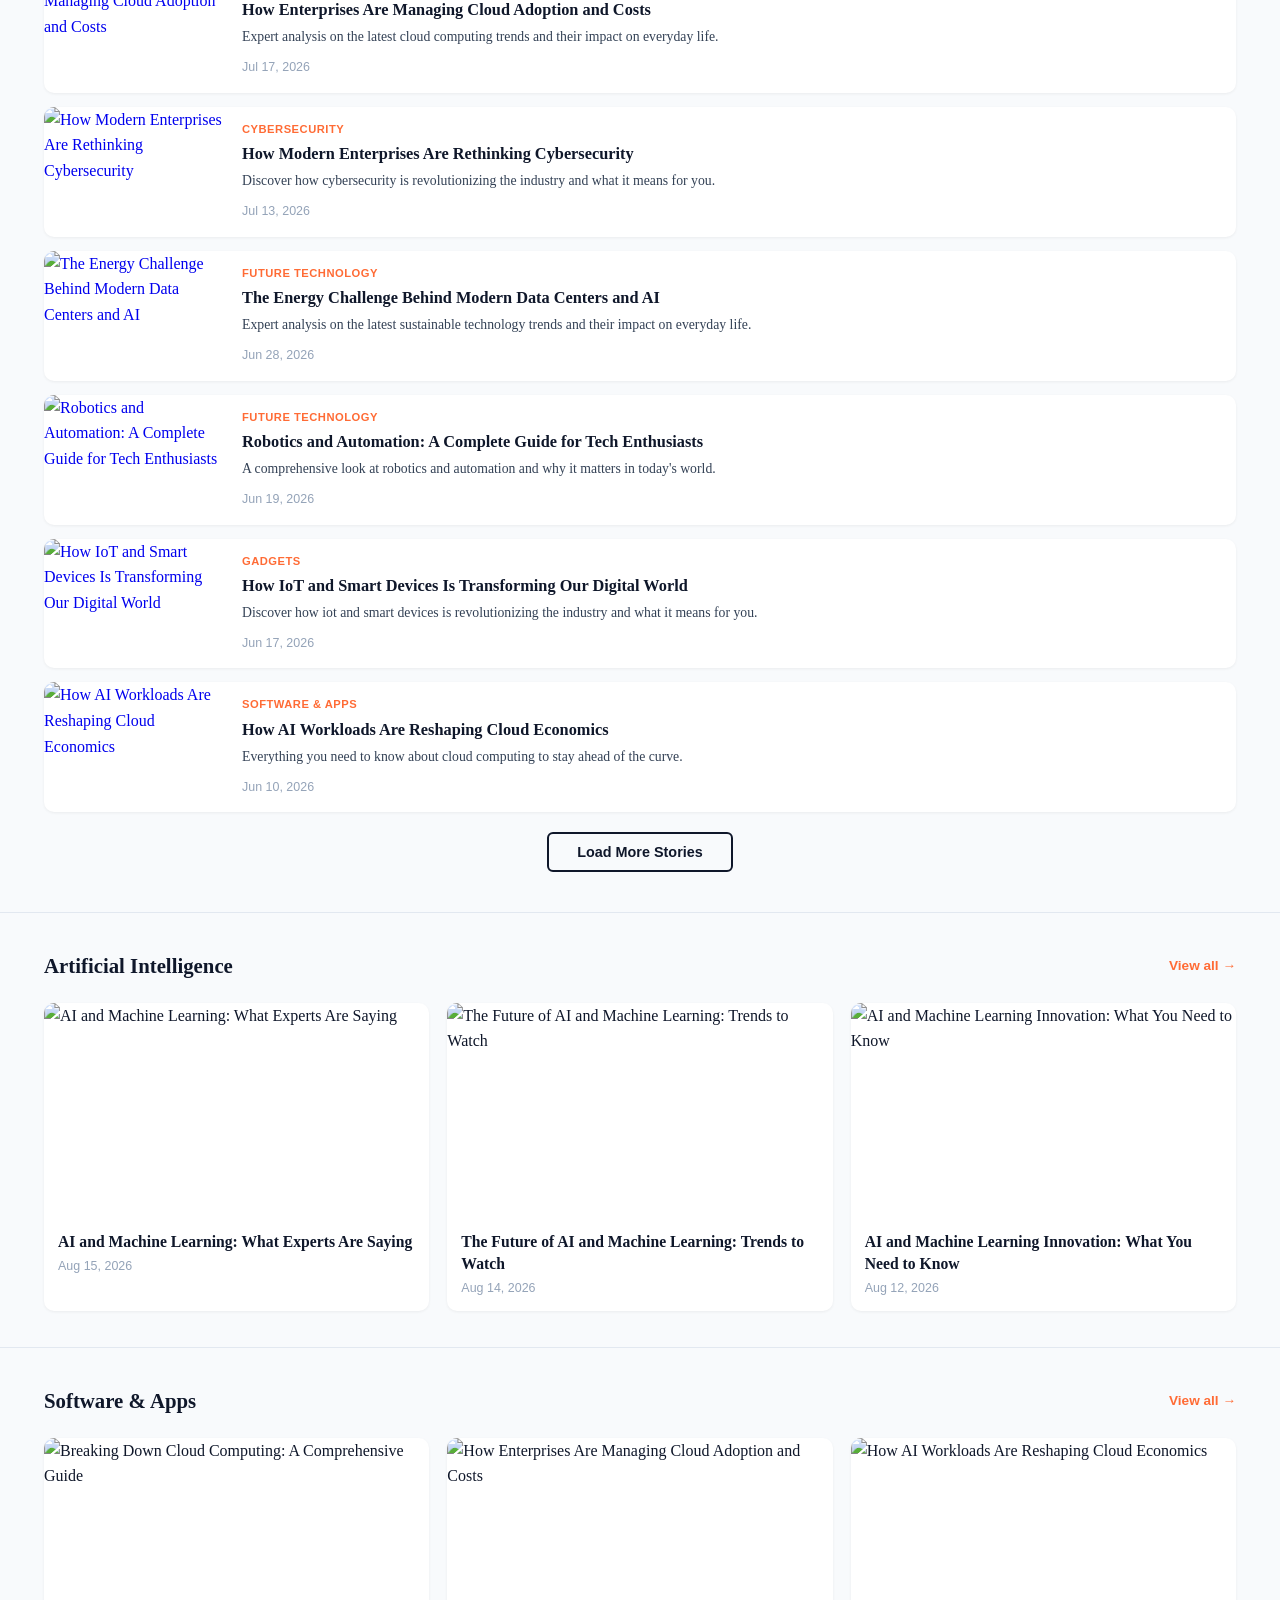
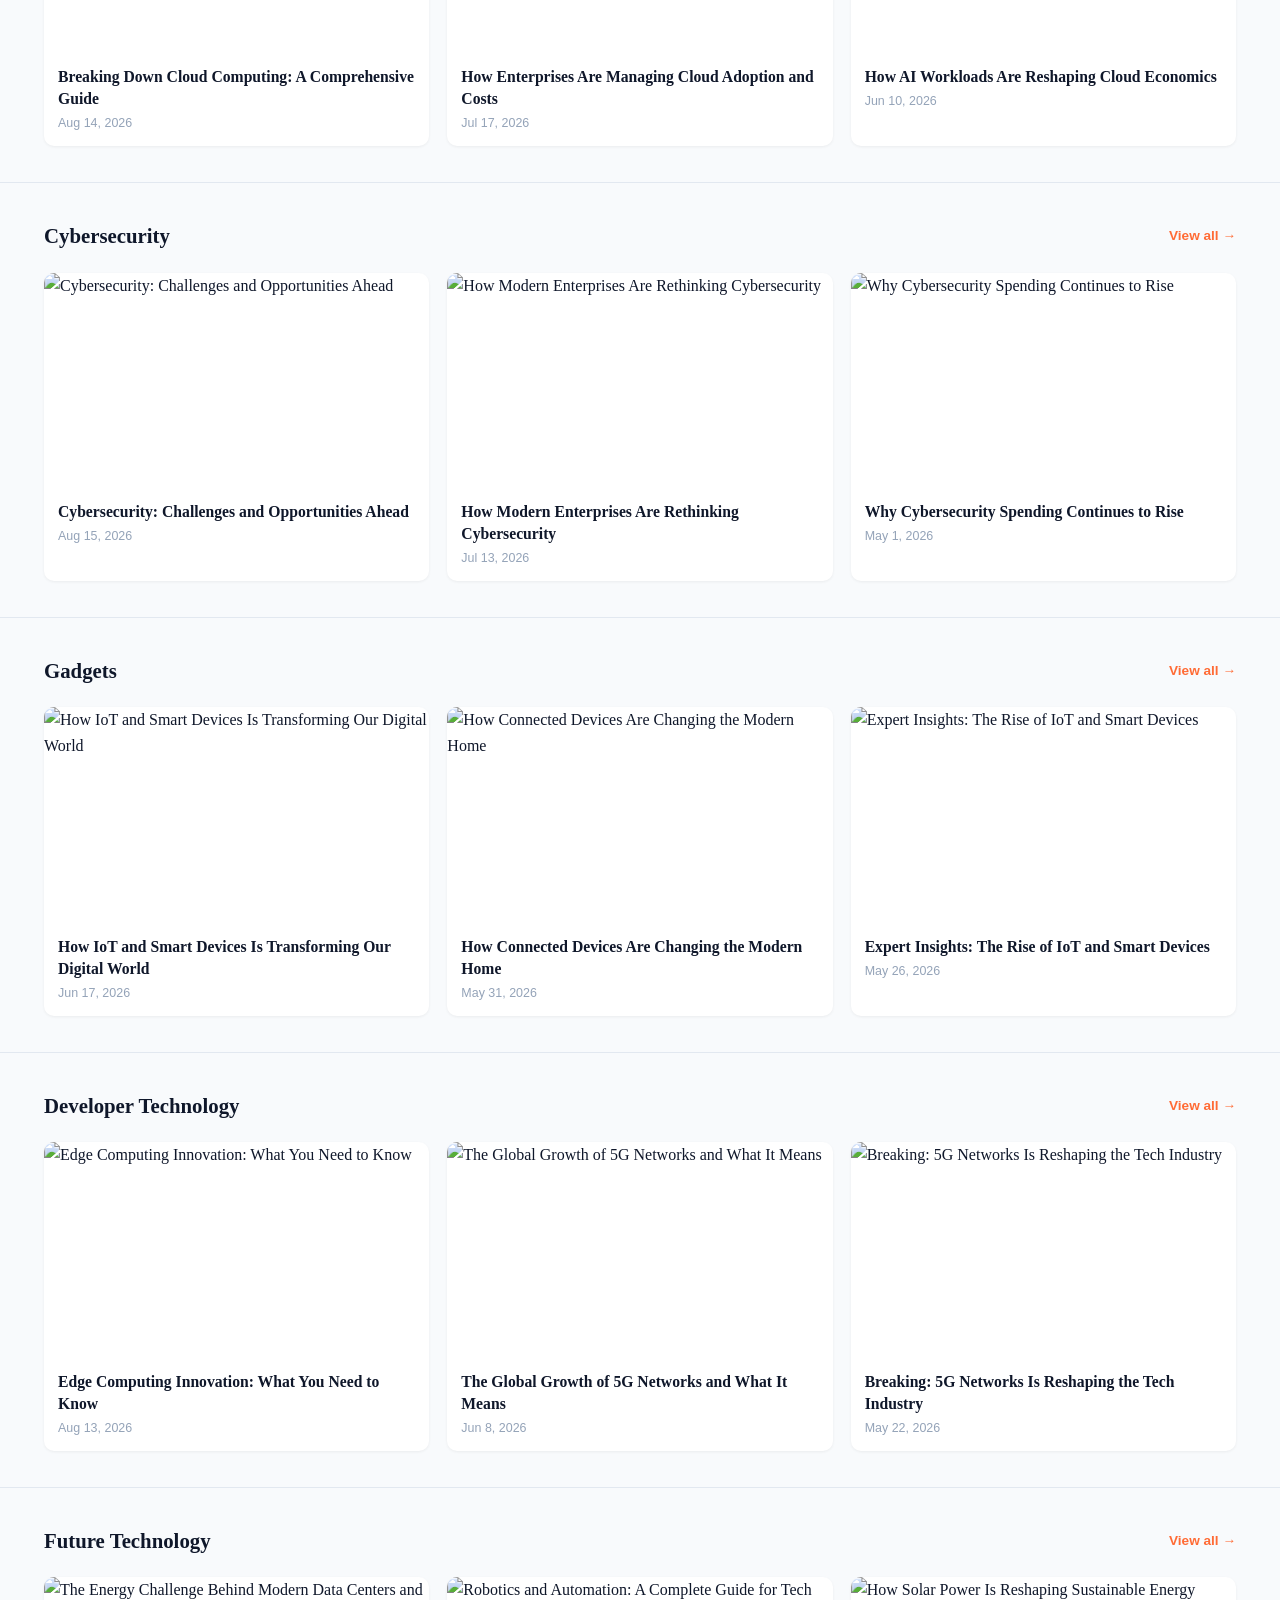
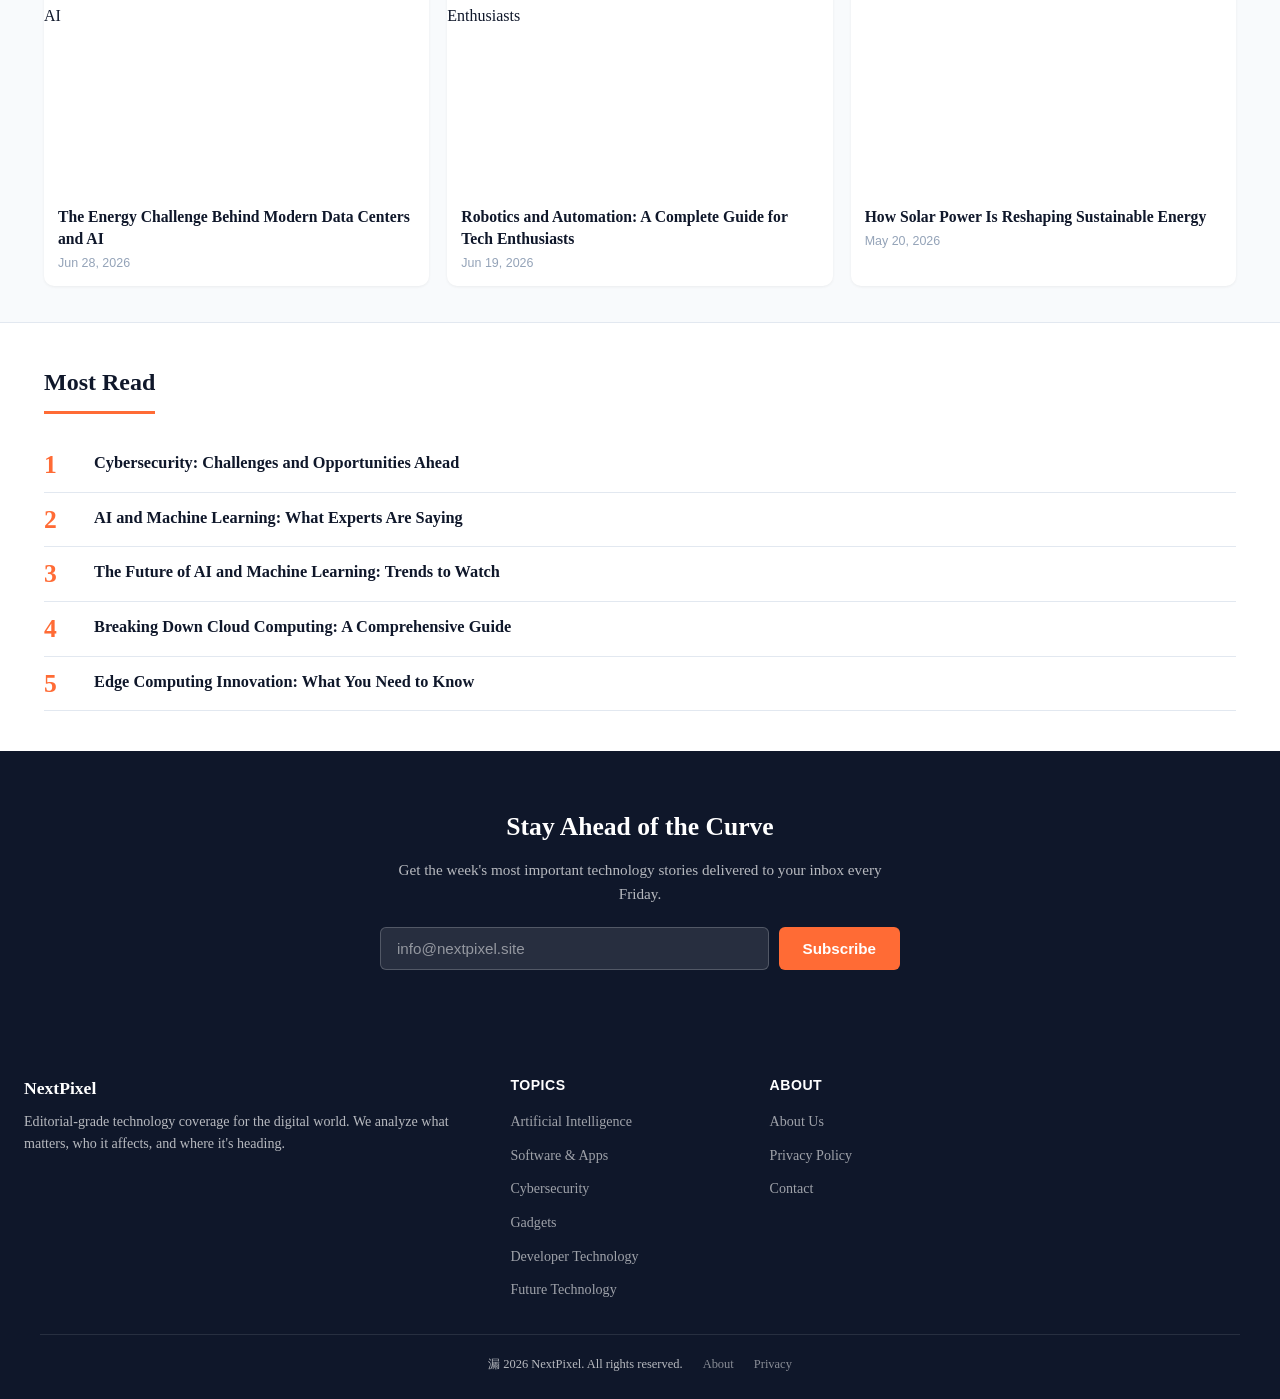
==== commit 30211ba2: "Optimize image layout and page width" ====
--- a/index.html
+++ b/index.html
@@ -257,7 +257,7 @@
                 var cls = i === 0 ? 'featured-main' : 'featured-side';
                 html += '<article class="featured-card ' + cls + '">' +
                     '<a href="article.html?id=' + encodeURIComponent(art.id) + '">' +
-                    '<img src="' + imgUrl + '" alt="' + esc(art.title) + '" loading="lazy" decoding="async" width="640" height="360">' +
+                    '<img src="' + imgUrl + '" alt="' + esc(art.title) + '" loading="lazy" decoding="async" width="640" height="360" onerror="this.onerror=null;this.src=SITE_CONFIG.fallbackImage;">' +
                     '<span class="featured-cat">' + esc(art.category) + '</span>' +
                     '<h3>' + esc(art.title) + '</h3>' +
                     '<p>' + esc(art.excerpt || '') + '</p>' +
@@ -279,10 +279,10 @@
                 markUsed(art.id);
                 latestShown++;
                 var imgUrl = art.image || SITE_CONFIG.fallbackImage;
-                imgUrl = imgUrl.replace(/w=\d+/, 'w=400').replace(/h=\d+/, 'h=280');
+                imgUrl = imgUrl.replace(/w=\d+/, 'w=400').replace(/h=\d+/, 'h=225');
                 html += '<article class="latest-card">' +
                     '<a href="article.html?id=' + encodeURIComponent(art.id) + '" class="latest-img">' +
-                    '<img src="' + imgUrl + '" alt="' + esc(art.title) + '" loading="lazy" decoding="async" width="400" height="225">' +
+                    '<img src="' + imgUrl + '" alt="' + esc(art.title) + '" loading="lazy" decoding="async" width="400" height="225" onerror="this.onerror=null;this.src=SITE_CONFIG.fallbackImage;">' +
                     '</a>' +
                     '<div class="latest-card-body">' +
                     '<span class="latest-cat">' + esc(art.category) + '</span>' +
@@ -318,7 +318,7 @@
                     imgUrl = imgUrl.replace(/w=\d+/, 'w=480').replace(/h=\d+/, 'h=270');
                     html += '<article class="topic-card">' +
                         '<a href="article.html?id=' + encodeURIComponent(art.id) + '">' +
-                        '<img src="' + imgUrl + '" alt="' + esc(art.title) + '" loading="lazy" decoding="async" width="480" height="270">' +
+                        '<img src="' + imgUrl + '" alt="' + esc(art.title) + '" loading="lazy" decoding="async" width="480" height="270" onerror="this.onerror=null;this.src=SITE_CONFIG.fallbackImage;">' +
                         '<h3>' + esc(art.title) + '</h3>' +
                         '<time>' + fmtDate(art.date) + '</time>' +
                         '</a></article>';
--- a/style.css
+++ b/style.css
@@ -31,7 +31,7 @@
     line-height: 1.6; color: var(--text-primary); background: var(--bg-page);
     min-height: 100vh;
 }
-.container { max-width: 1200px; margin: 0 auto; padding: 0 24px; }
+.container { max-width: 1240px; width: 100%; margin-left: auto; margin-right: auto; padding-left: 24px; padding-right: 24px; box-sizing: border-box; }
 
 /* ========== Header ========== */
 .tech-header {
@@ -40,7 +40,7 @@
     position: sticky; top: 0; z-index: 1000;
 }
 .header-inner {
-    max-width: 1280px; margin: 0 auto; padding: 0 24px;
+    max-width: 1240px; width: 100%; margin: 0 auto; padding: 0 24px;
     height: var(--header-height);
     display: flex; align-items: center; justify-content: space-between; gap: 20px;
 }
@@ -166,8 +166,8 @@
     display: block; width: 100%; aspect-ratio: 16/9; height: auto; object-fit: cover;
 }
 .featured-main { grid-row: span 2; }
-.featured-main img { aspect-ratio: 16/9; height: auto; max-height: none; }
-.featured-side img { aspect-ratio: 16/9; height: auto; max-height: none; }
+.featured-main img { width: 100%; height: auto; aspect-ratio: 16/9; object-fit: cover; max-height: none; }
+.featured-side img { width: 100%; height: auto; aspect-ratio: 16/9; object-fit: cover; max-height: none; }
 .featured-cat {
     display: inline-block; background: var(--accent); color: #fff;
     padding: 4px 10px; border-radius: 3px; font-size: 0.68rem; font-weight: 800;
@@ -203,7 +203,7 @@
 }
 .latest-card:hover { box-shadow: var(--shadow-md); transform: translateX(3px); }
 .latest-card a.latest-img {
-    flex: 0 0 180px; width: 180px; aspect-ratio: 16/9; text-decoration: none; overflow: hidden;
+    flex: 0 0 180px; width: 180px; height: 101.25px; aspect-ratio: 16/9; display: block; text-decoration: none; overflow: hidden;
 }
 .latest-card img {
     display: block; width: 100%; height: 100%; min-height: 0; aspect-ratio: 16/9; object-fit: cover;
@@ -425,7 +425,7 @@
 }
 .related-card:hover { transform: translateY(-2px); box-shadow: var(--shadow-md); }
 .related-card a { text-decoration: none; color: inherit; }
-.related-card img { display: block; width: 100%; aspect-ratio: 16/9; height: auto; object-fit: cover; }
+.related-card img { display: block; width: 100%; height: auto; aspect-ratio: 16/9; object-fit: cover; }
 .related-card h3 { padding: 10px 12px 4px; font-size: 0.92rem; font-weight: 700; line-height: 1.4; color: var(--text-primary); font-family: Georgia, serif; }
 .related-card time { display: block; padding: 0 12px 10px; font-size: 0.76rem; color: var(--text-muted); font-family: -apple-system, sans-serif; }
 
@@ -448,7 +448,7 @@
 
 /* ========== Footer ========== */
 .tech-footer { background: var(--bg-dark); color: rgba(255,255,255,0.7); padding: 48px 24px 24px; }
-.footer-inner { max-width: 1200px; margin: 0 auto; display: grid; grid-template-columns: 2fr 1fr 1fr 1fr; gap: 32px; }
+.footer-inner { max-width: 1240px; width: 100%; margin: 0 auto; display: grid; grid-template-columns: 2fr 1fr 1fr 1fr; gap: 32px; }
 .footer-brand strong { color: #fff; font-size: 1.1rem; display: block; margin-bottom: 8px; font-family: Georgia, serif; }
 .footer-brand p { font-size: 0.88rem; line-height: 1.6; }
 .footer-col h4 { color: #fff; font-size: 0.88rem; margin-bottom: 12px; font-family: -apple-system, sans-serif; text-transform: uppercase; letter-spacing: 0.5px; }
@@ -503,7 +503,7 @@
     .hero-content p { font-size: 1rem; }
 
     .featured-grid { grid-template-columns: 1fr; }
-    .featured-main img { aspect-ratio: 16/9; height: auto; max-height: none; }
+    .featured-main img { width: 100%; height: auto; aspect-ratio: 16/9; object-fit: cover; max-height: none; }
     .topic-grid { grid-template-columns: 1fr; }
     .related-grid { grid-template-columns: 1fr; }
     .latest-card { flex-direction: column; }
@@ -514,7 +514,7 @@
     .footer-inner { grid-template-columns: 1fr; text-align: center; gap: 24px; }
 
     .article-hero-wrap { padding: 20px 16px 0; }
-    .article-hero-wrap img { max-height: 360px; border-radius: 6px; }
+    .article-hero-wrap img { max-height: 360px; aspect-ratio: 16/9; height: auto; border-radius: 6px; }
     .article-content-wrap { padding: 20px 16px 40px; }
     .article-h1 { font-size: 1.55rem; }
     .article-lead { font-size: 1.05rem; }
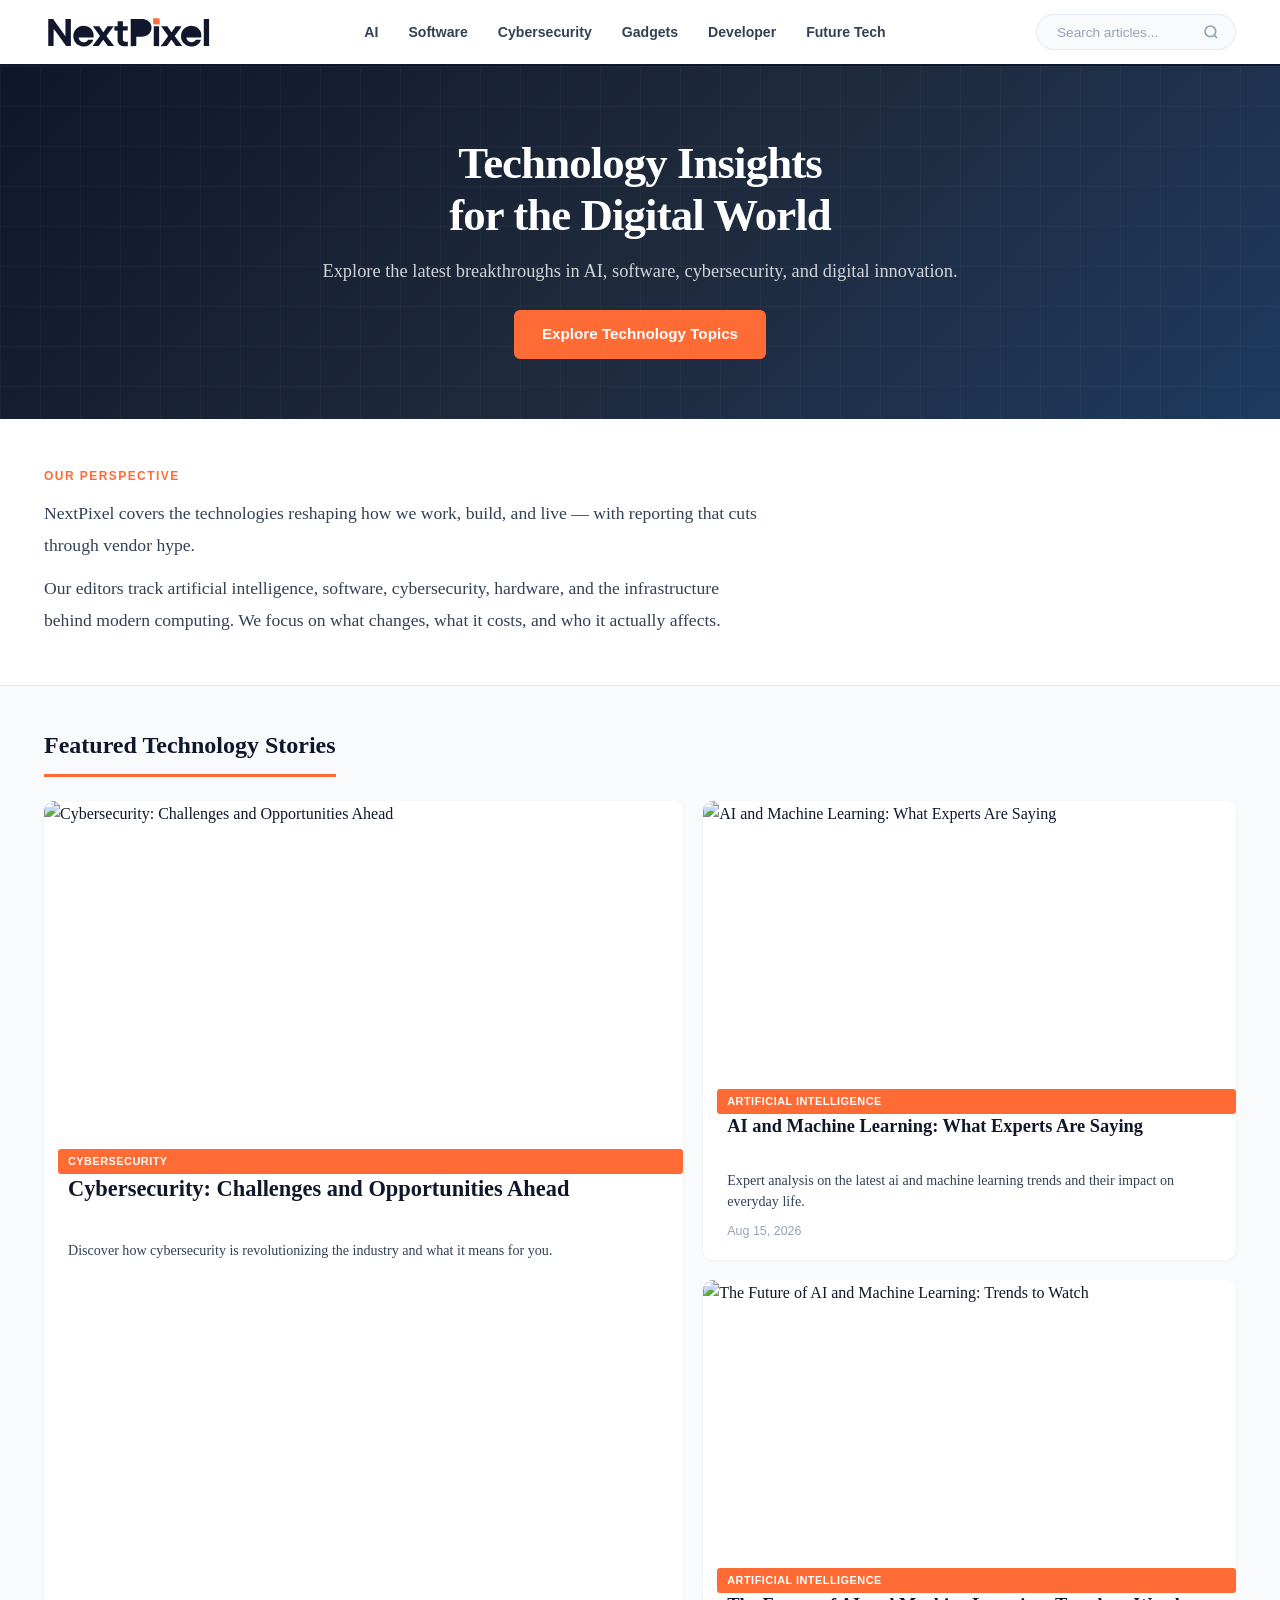
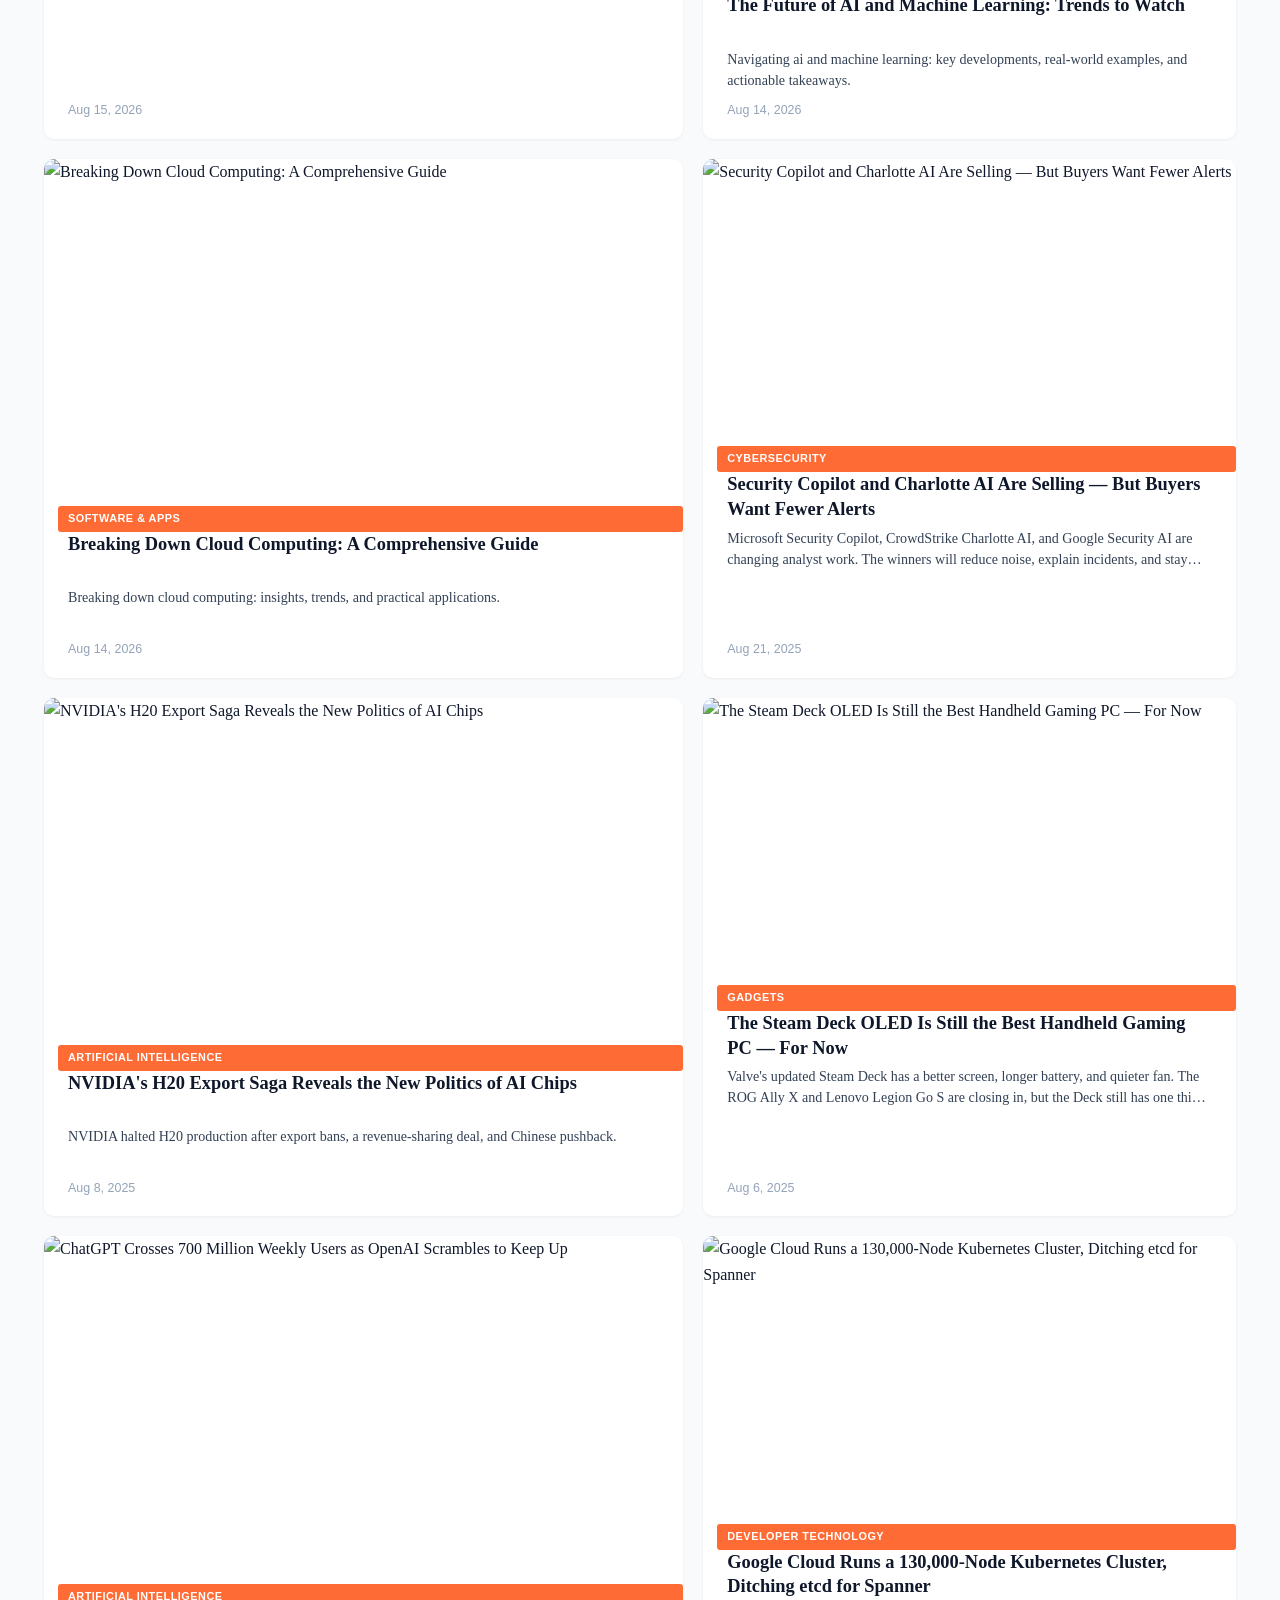
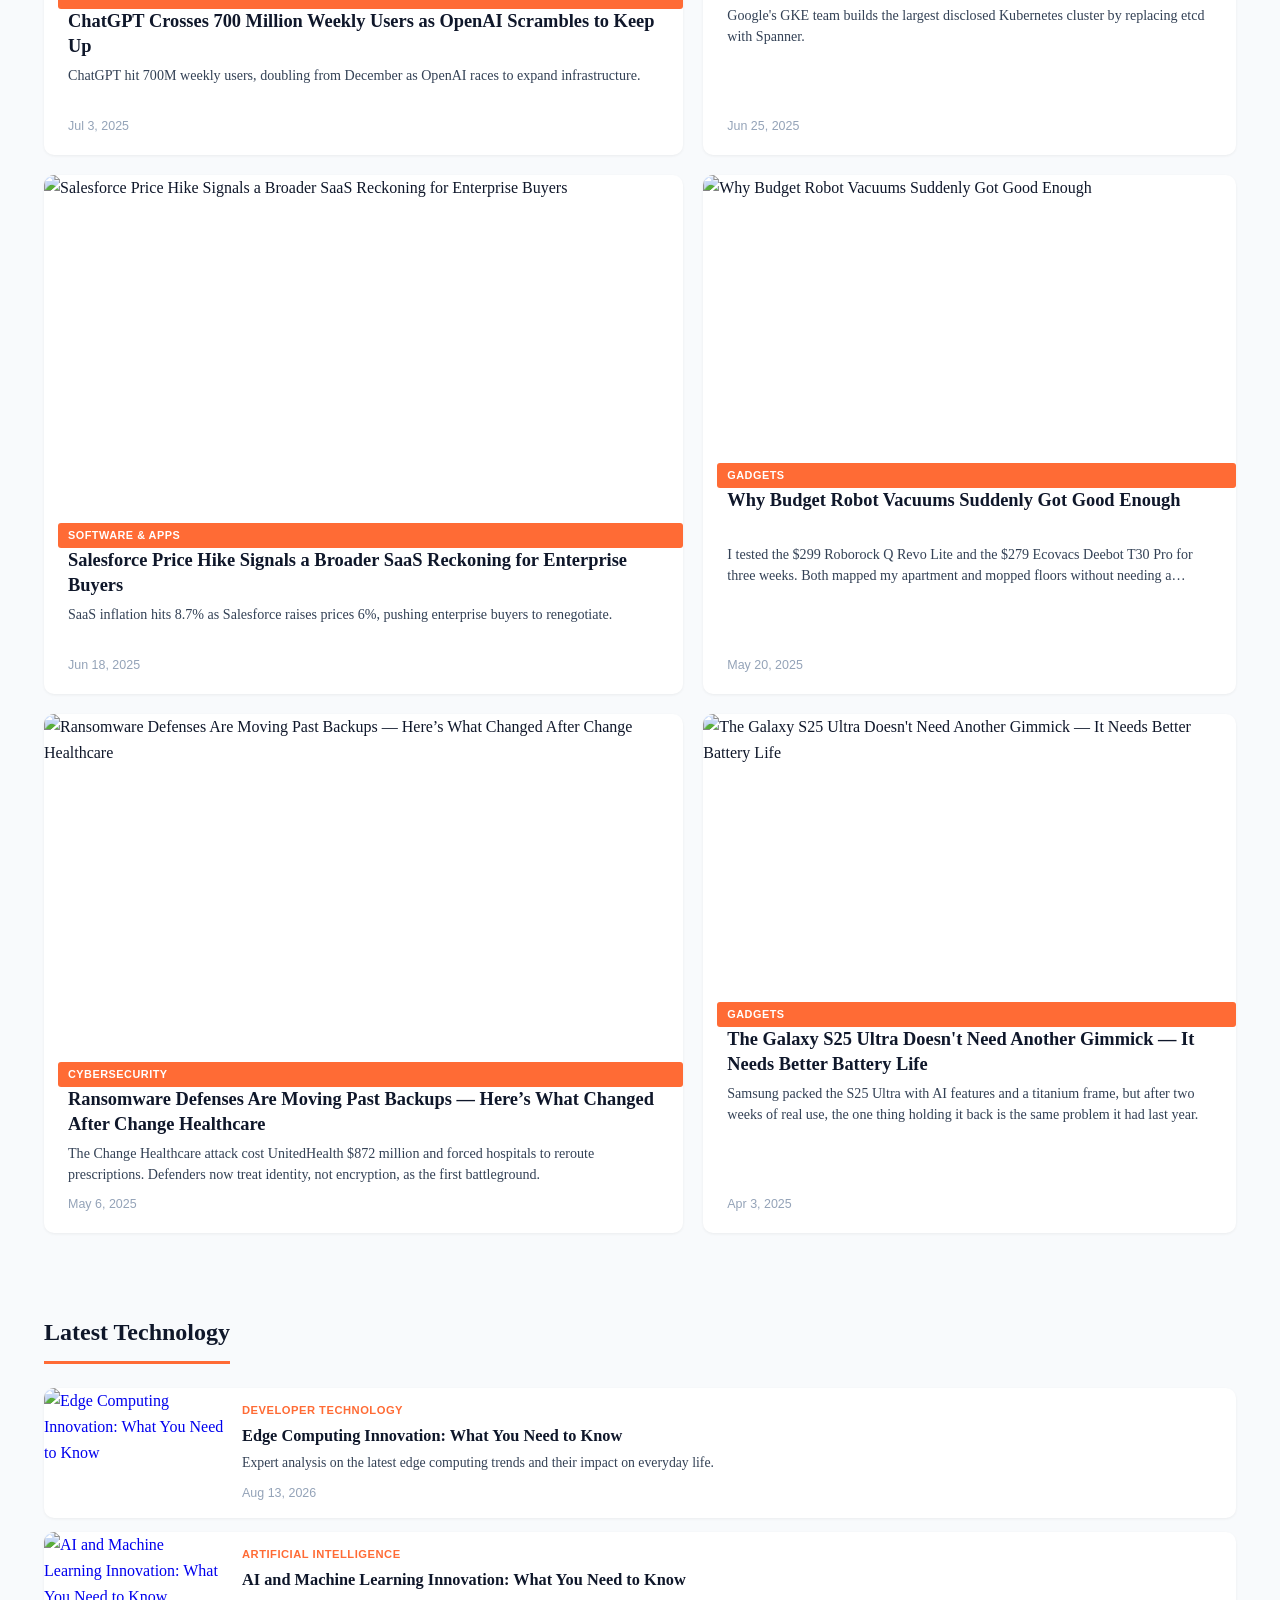
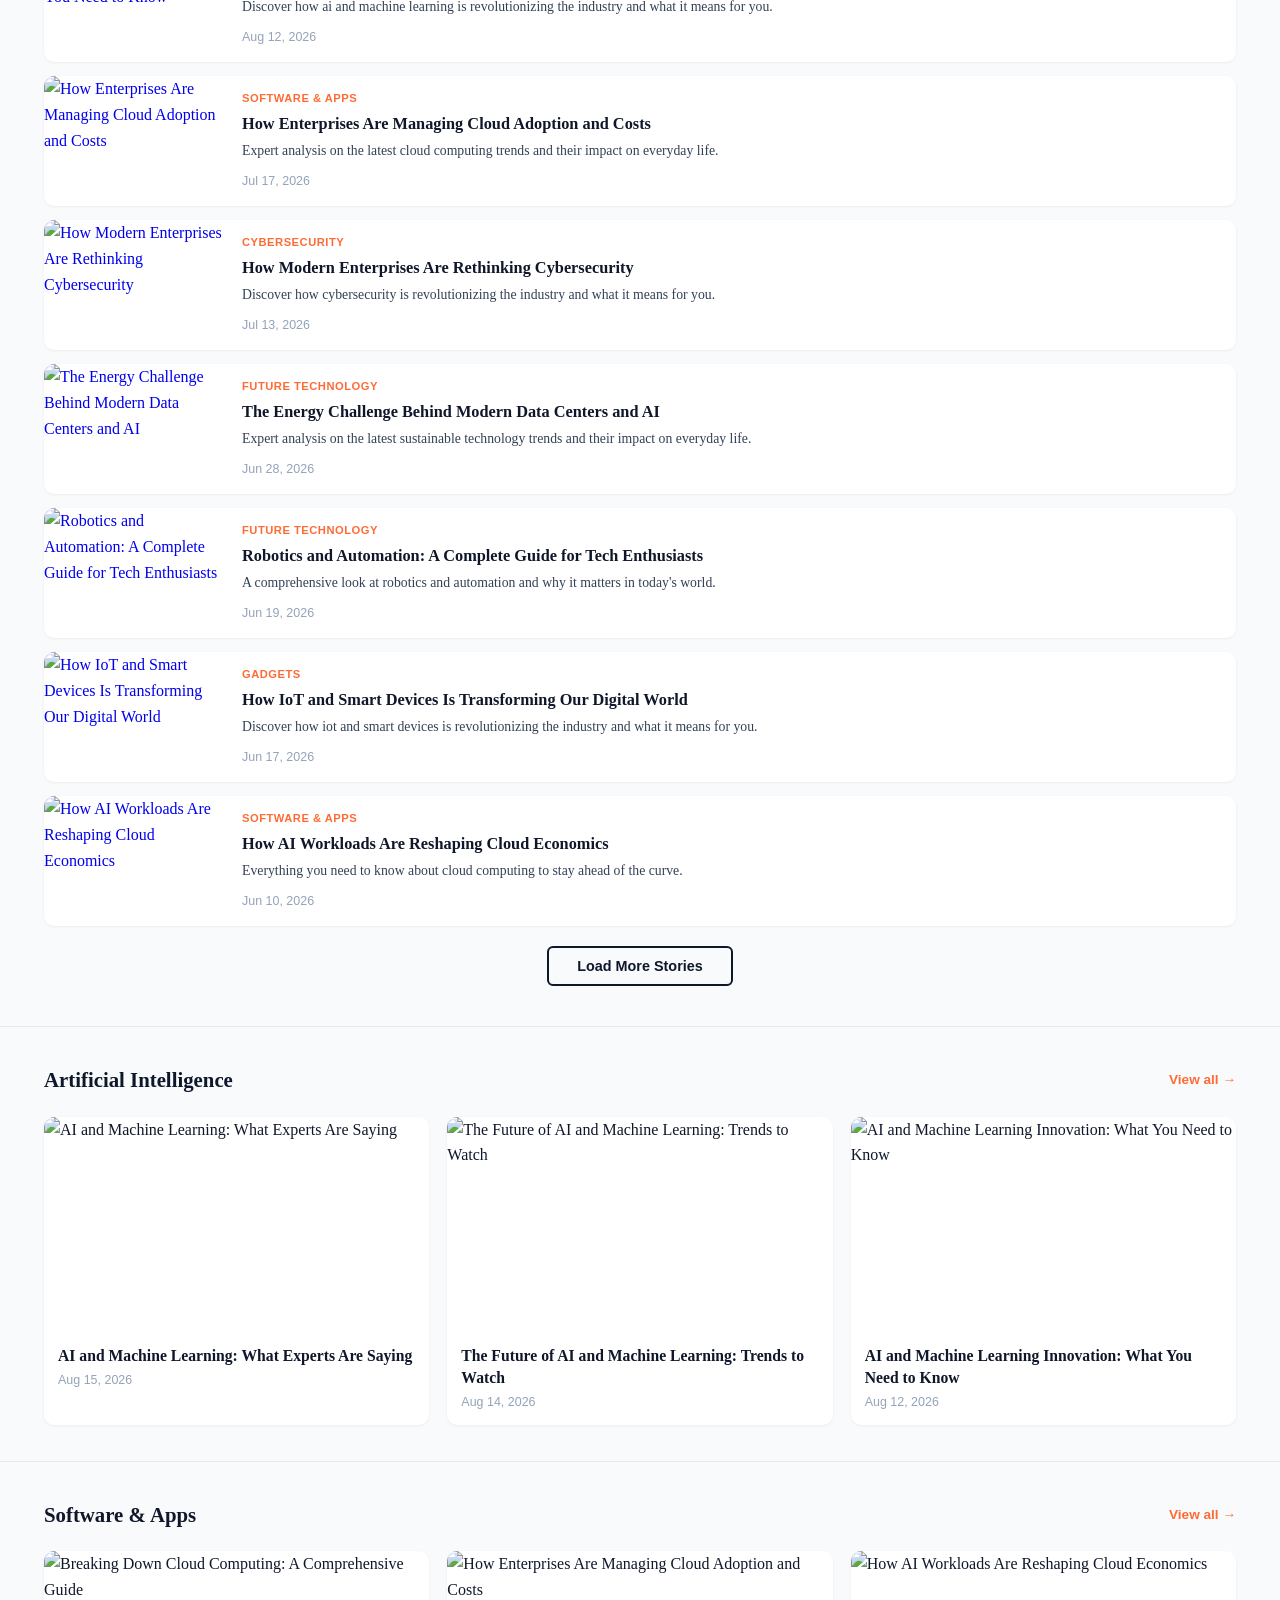
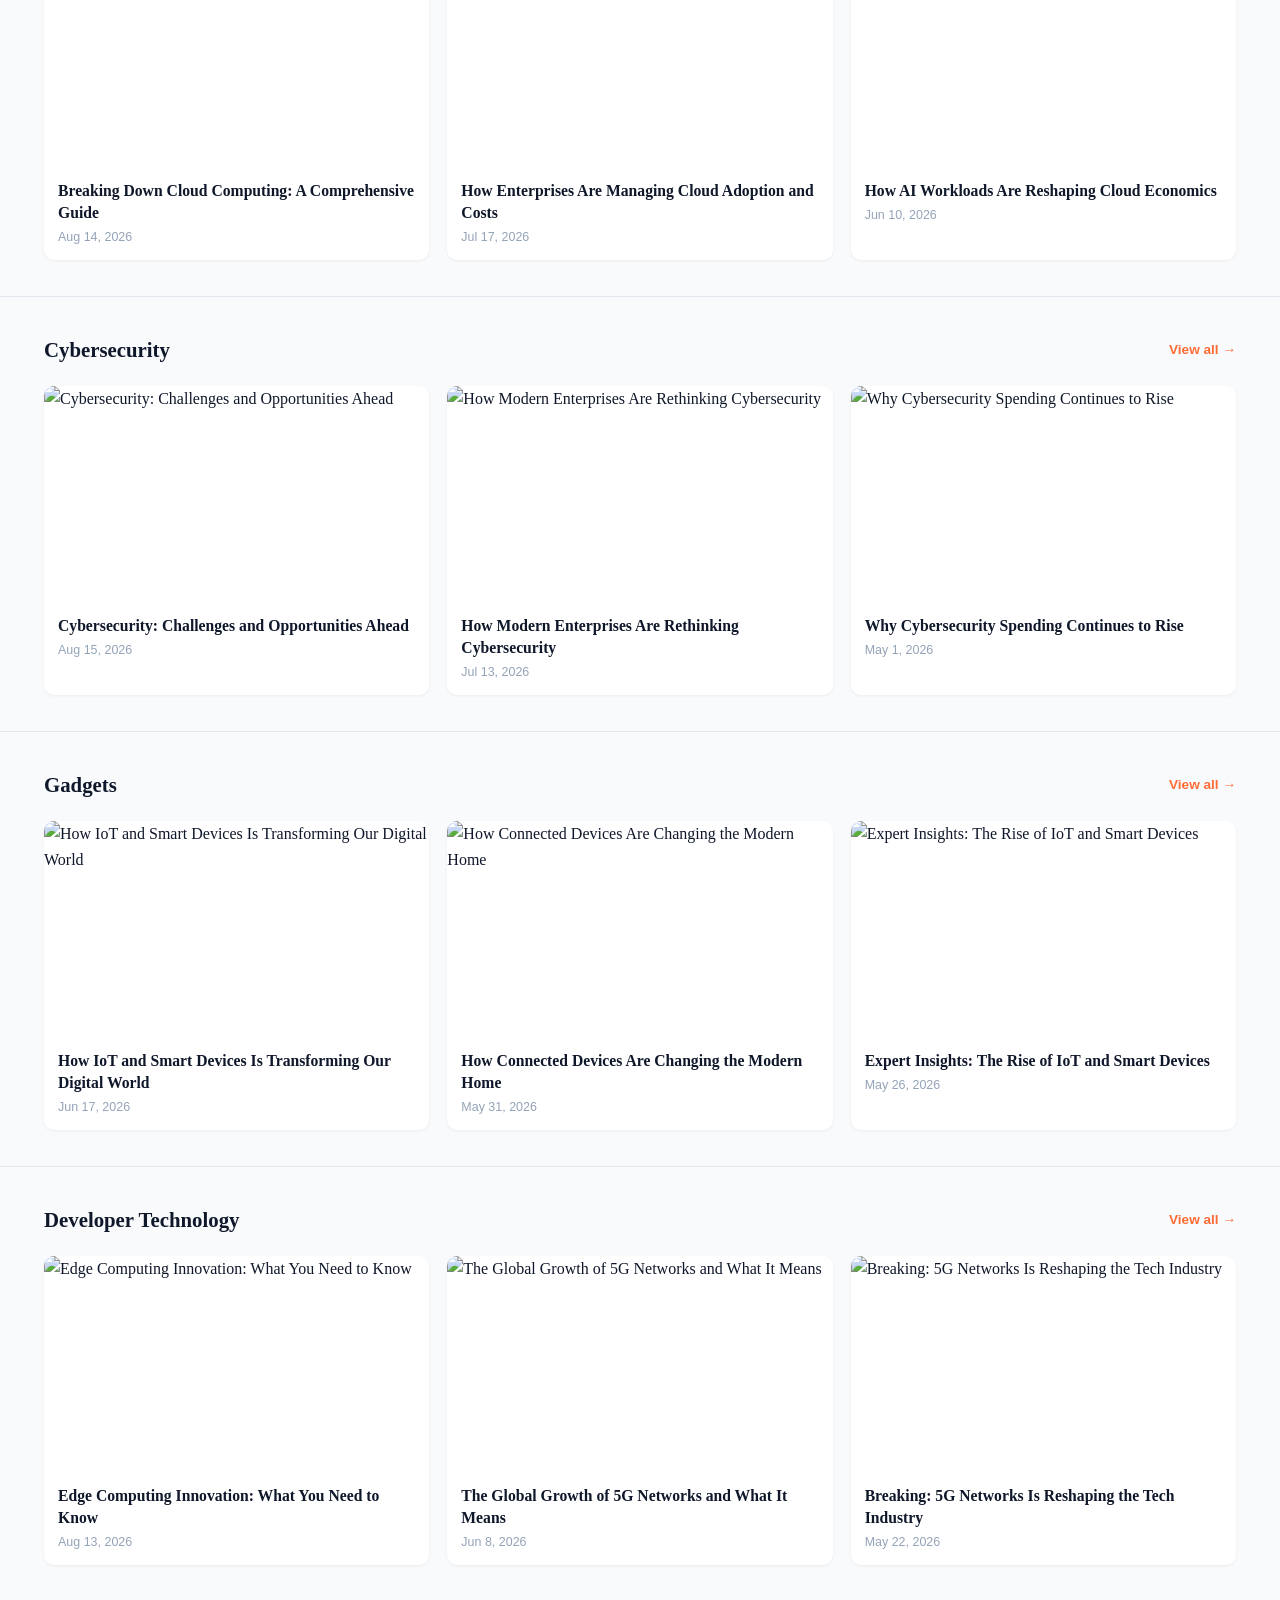
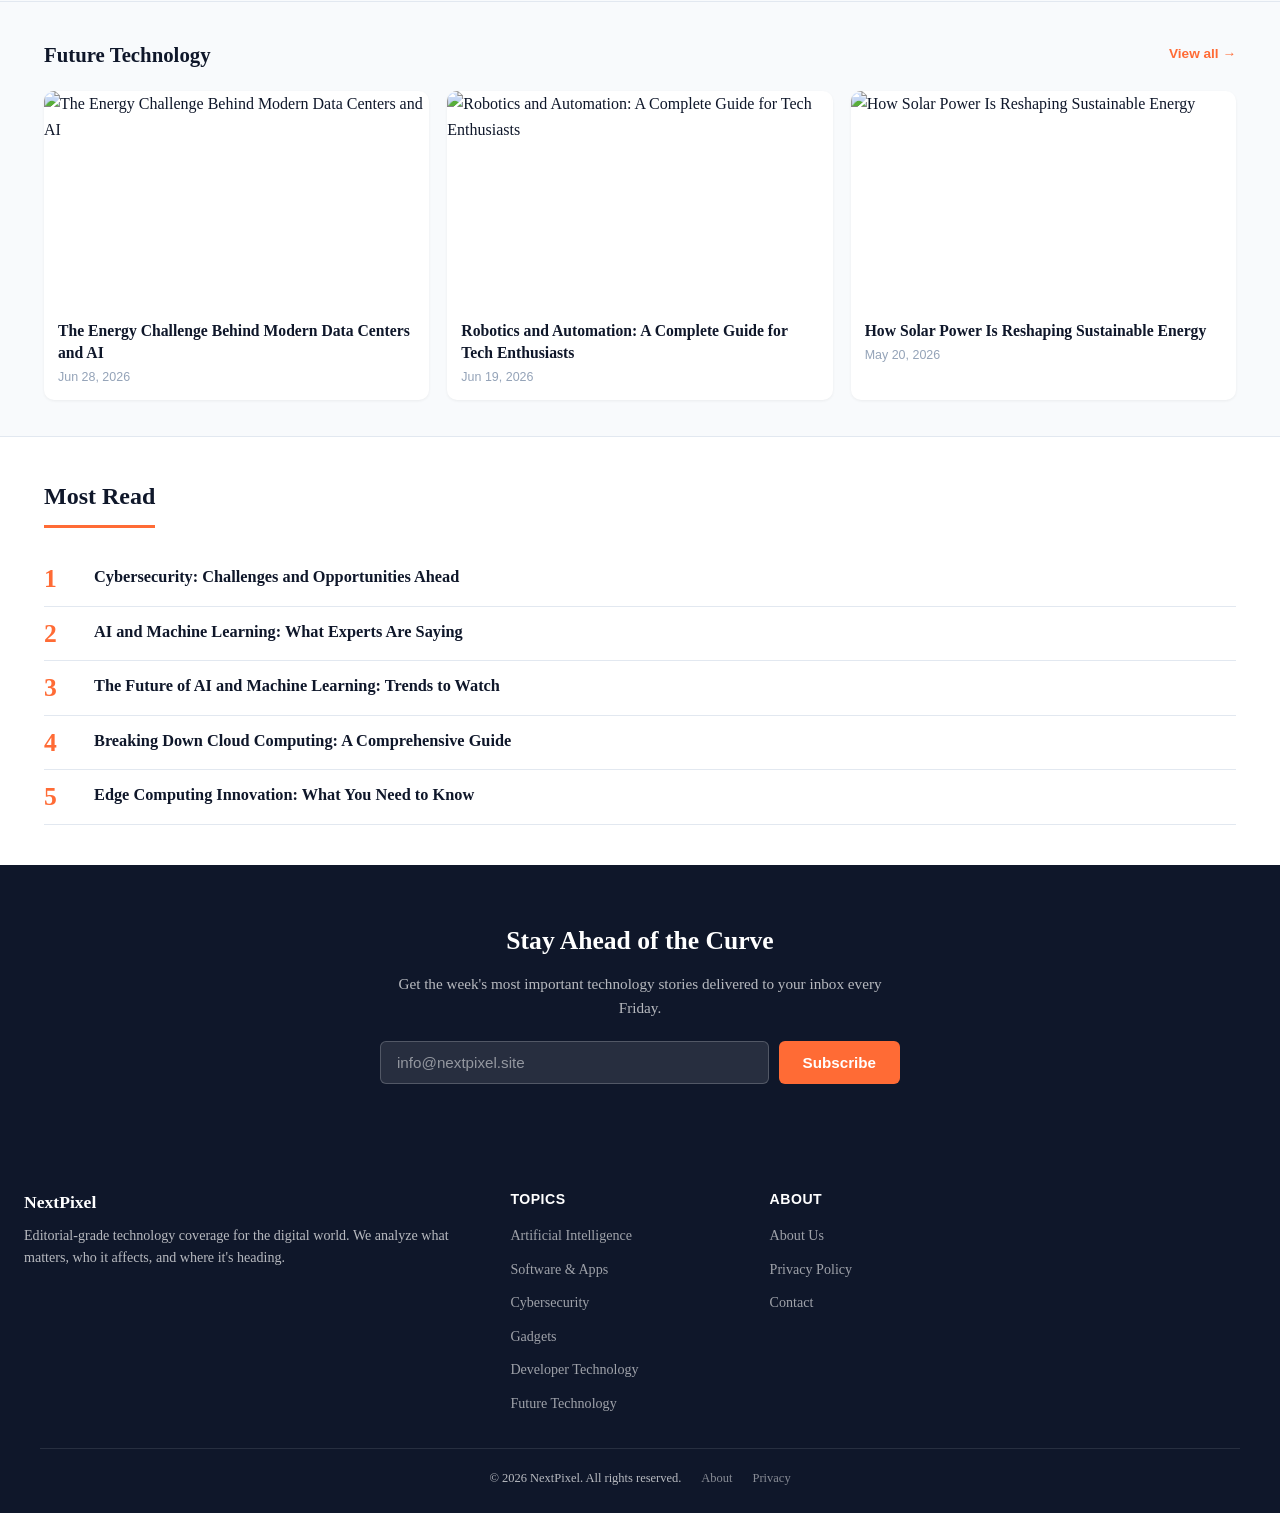
==== commit bf329b27: "Fix footer encoding and featured card alignment" ====
--- a/index.html
+++ b/index.html
@@ -1,4 +1,4 @@
-﻿<!DOCTYPE html>
+<!DOCTYPE html>
 <html lang="en">
 <head>
     <meta charset="UTF-8">
@@ -391,7 +391,7 @@
     });
 
     document.querySelectorAll('.dynamic-year').forEach(function (el) {
-        el.textContent = '漏 ' + year;
+        el.innerHTML = '&copy; ' + year;
     });
 
     document.querySelectorAll('.dynamic-date').forEach(function (el) {
--- a/style.css
+++ b/style.css
@@ -161,7 +161,7 @@
     transition: var(--transition);
 }
 .featured-card:hover { box-shadow: var(--shadow-lg); transform: translateY(-3px); }
-.featured-card a { text-decoration: none; color: inherit; display: block; }
+.featured-card a { text-decoration: none; color: inherit; display: flex; flex-direction: column; height: 100%; }
 .featured-card img {
     display: block; width: 100%; aspect-ratio: 16/9; height: auto; object-fit: cover;
 }
@@ -177,18 +177,21 @@
 }
 .featured-card h3 {
     font-size: 1.15rem; font-weight: 700; line-height: 1.35;
-    padding: 0 18px; margin-bottom: 6px; color: var(--text-primary);
+    padding: 0 24px; margin-bottom: 6px;
+    min-height: calc(1.35em * 2);
+    color: var(--text-primary);
     font-family: Georgia, serif;
 }
 .featured-main h3 { font-size: 1.4rem; }
 .featured-card p {
     font-size: 0.88rem; color: var(--text-secondary); line-height: 1.5;
-    padding: 0 18px; margin-bottom: 10px;
+    padding: 0 24px; margin-bottom: 10px;
+    min-height: calc(1.5em * 2);
     display: -webkit-box; -webkit-line-clamp: 2; -webkit-box-orient: vertical; overflow: hidden;
     font-family: Georgia, serif;
 }
 .featured-card time {
-    display: block; padding: 0 18px 14px;
+    display: block; margin-top: auto; padding: 0 24px 18px;
     font-size: 0.78rem; color: var(--text-muted);
     font-family: -apple-system, sans-serif;
 }
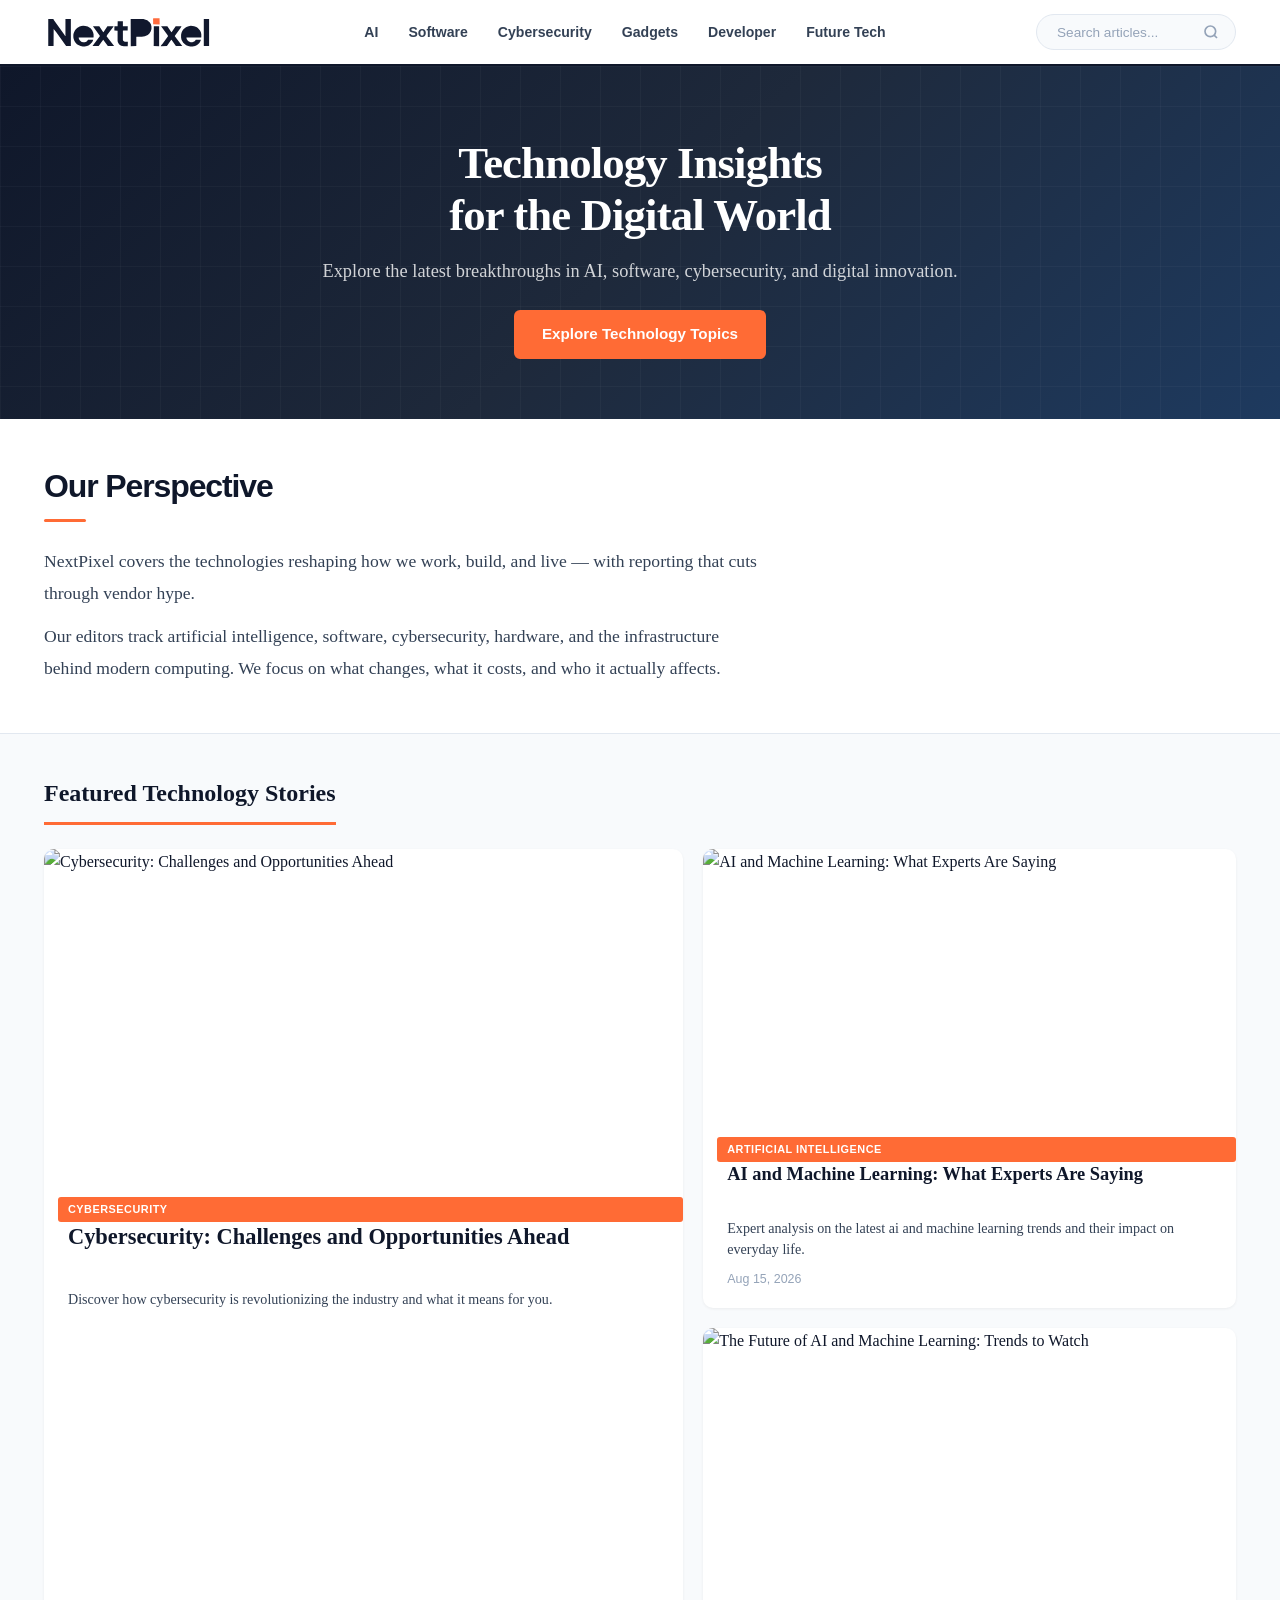
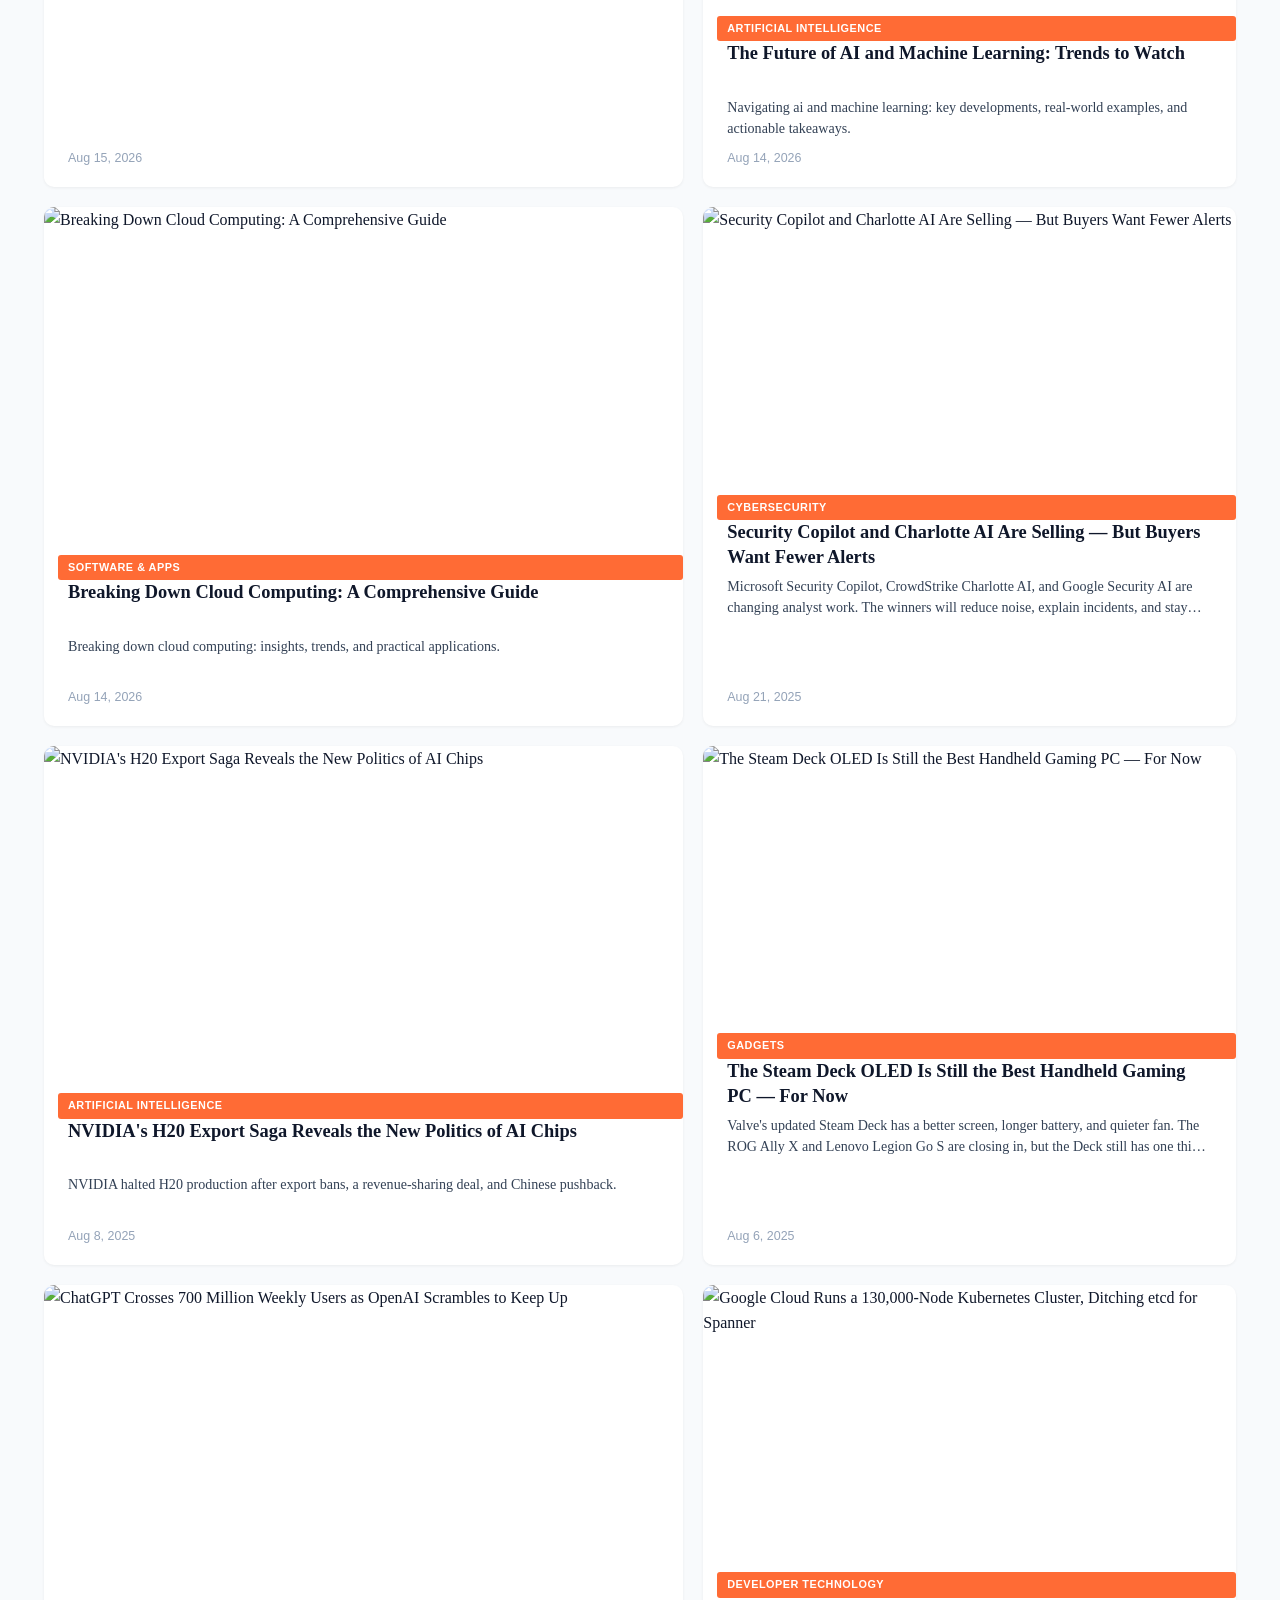
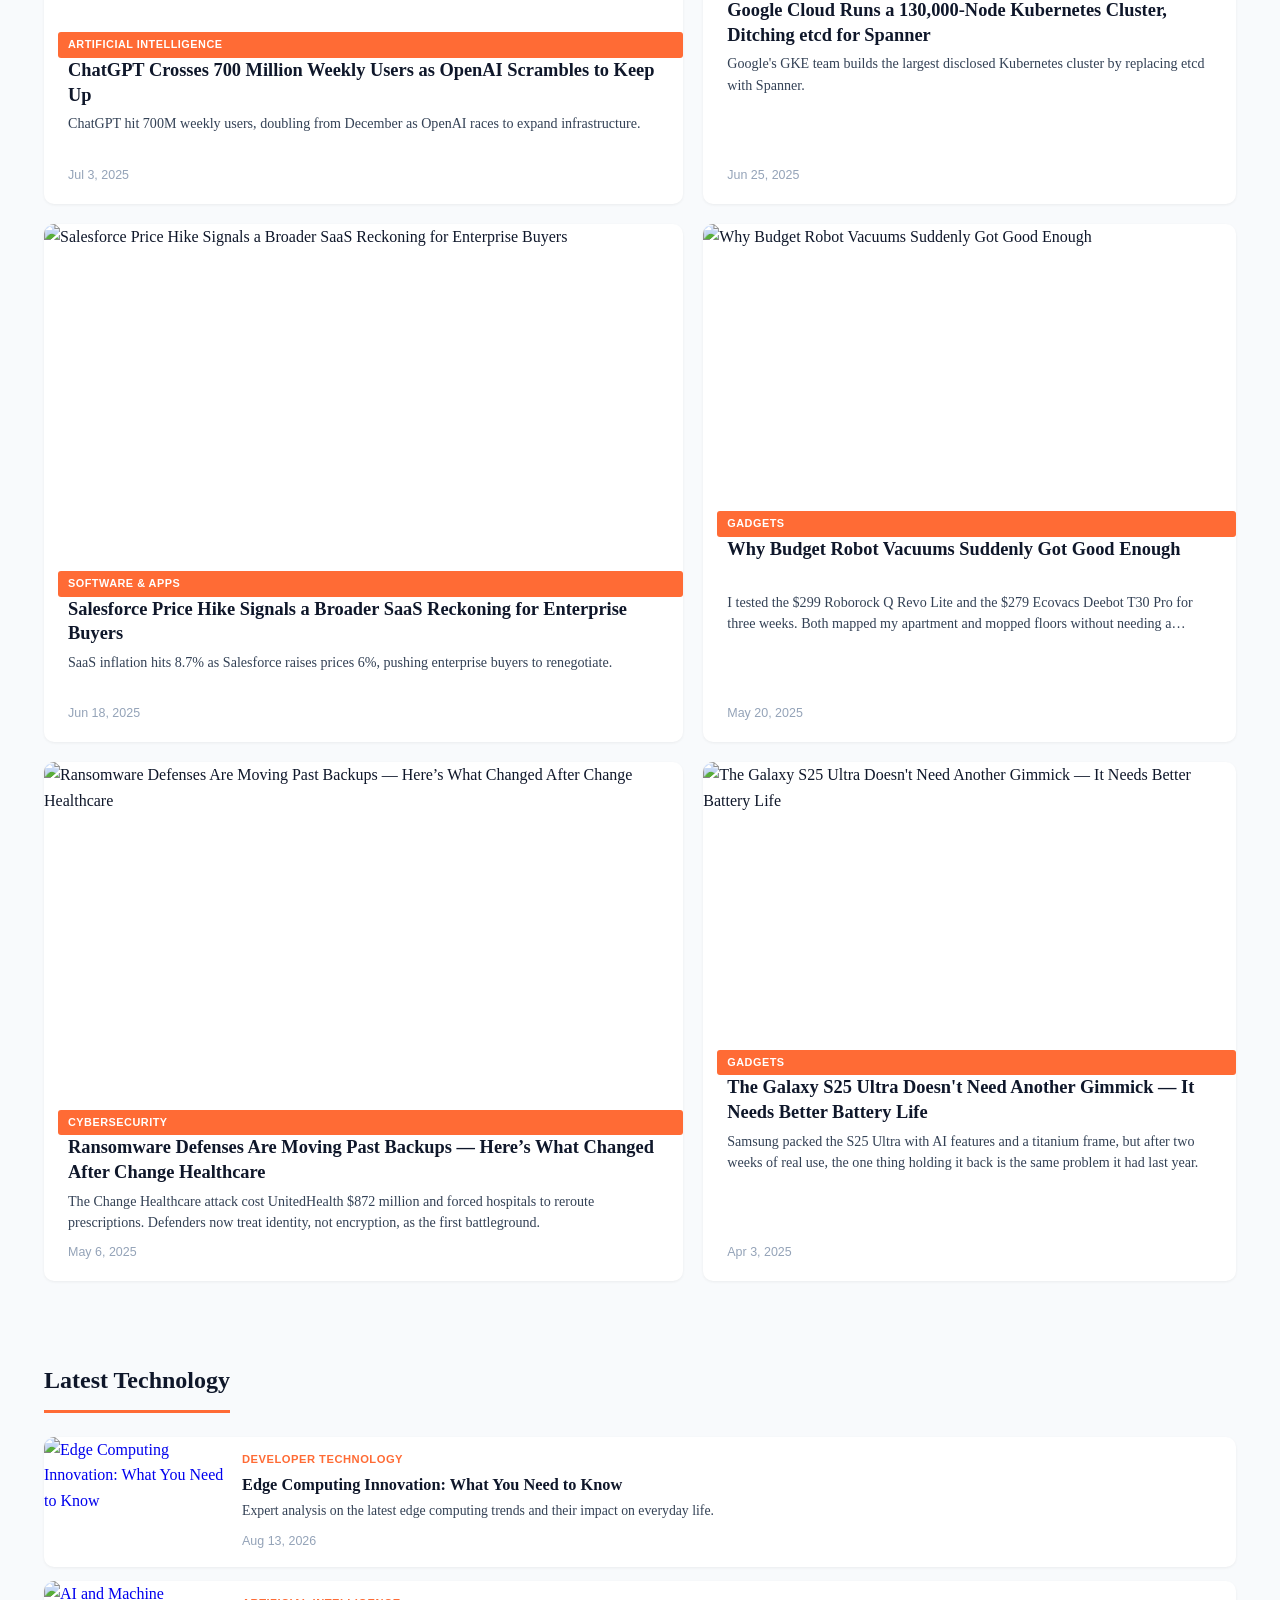
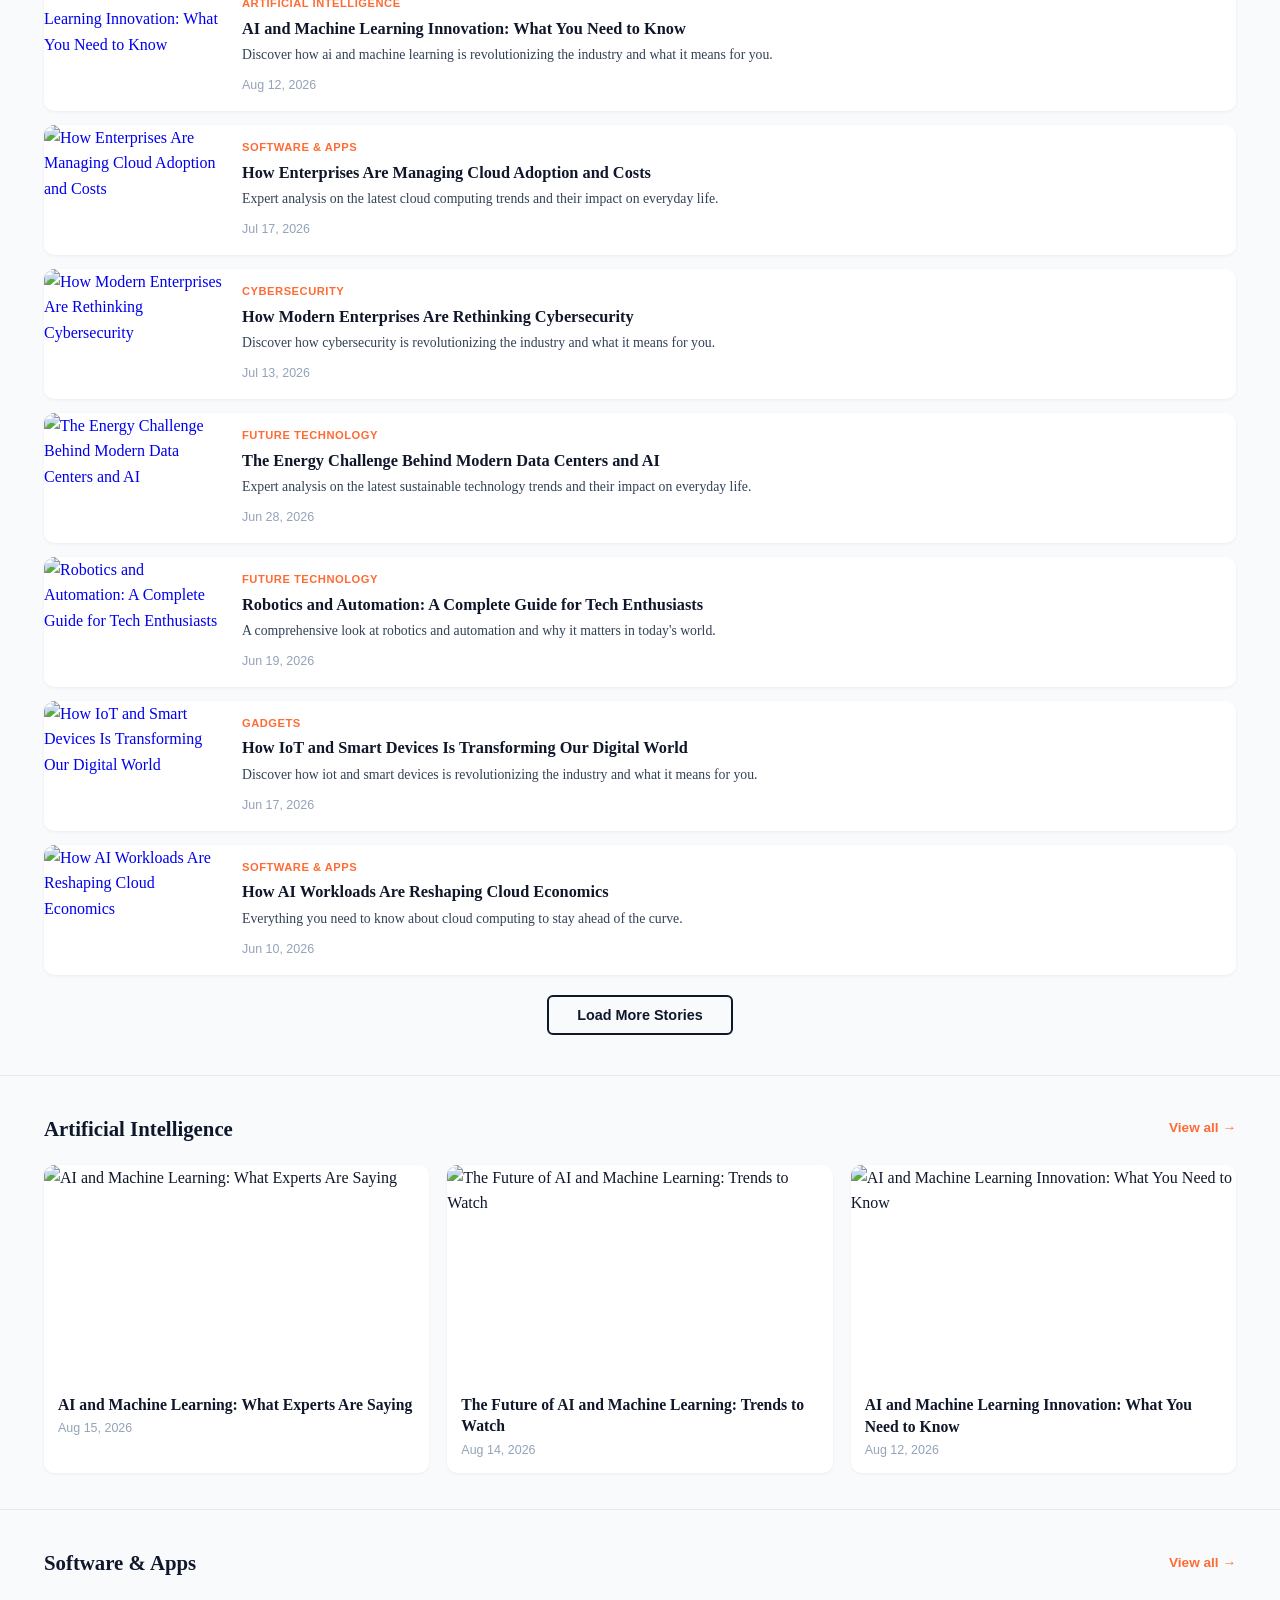
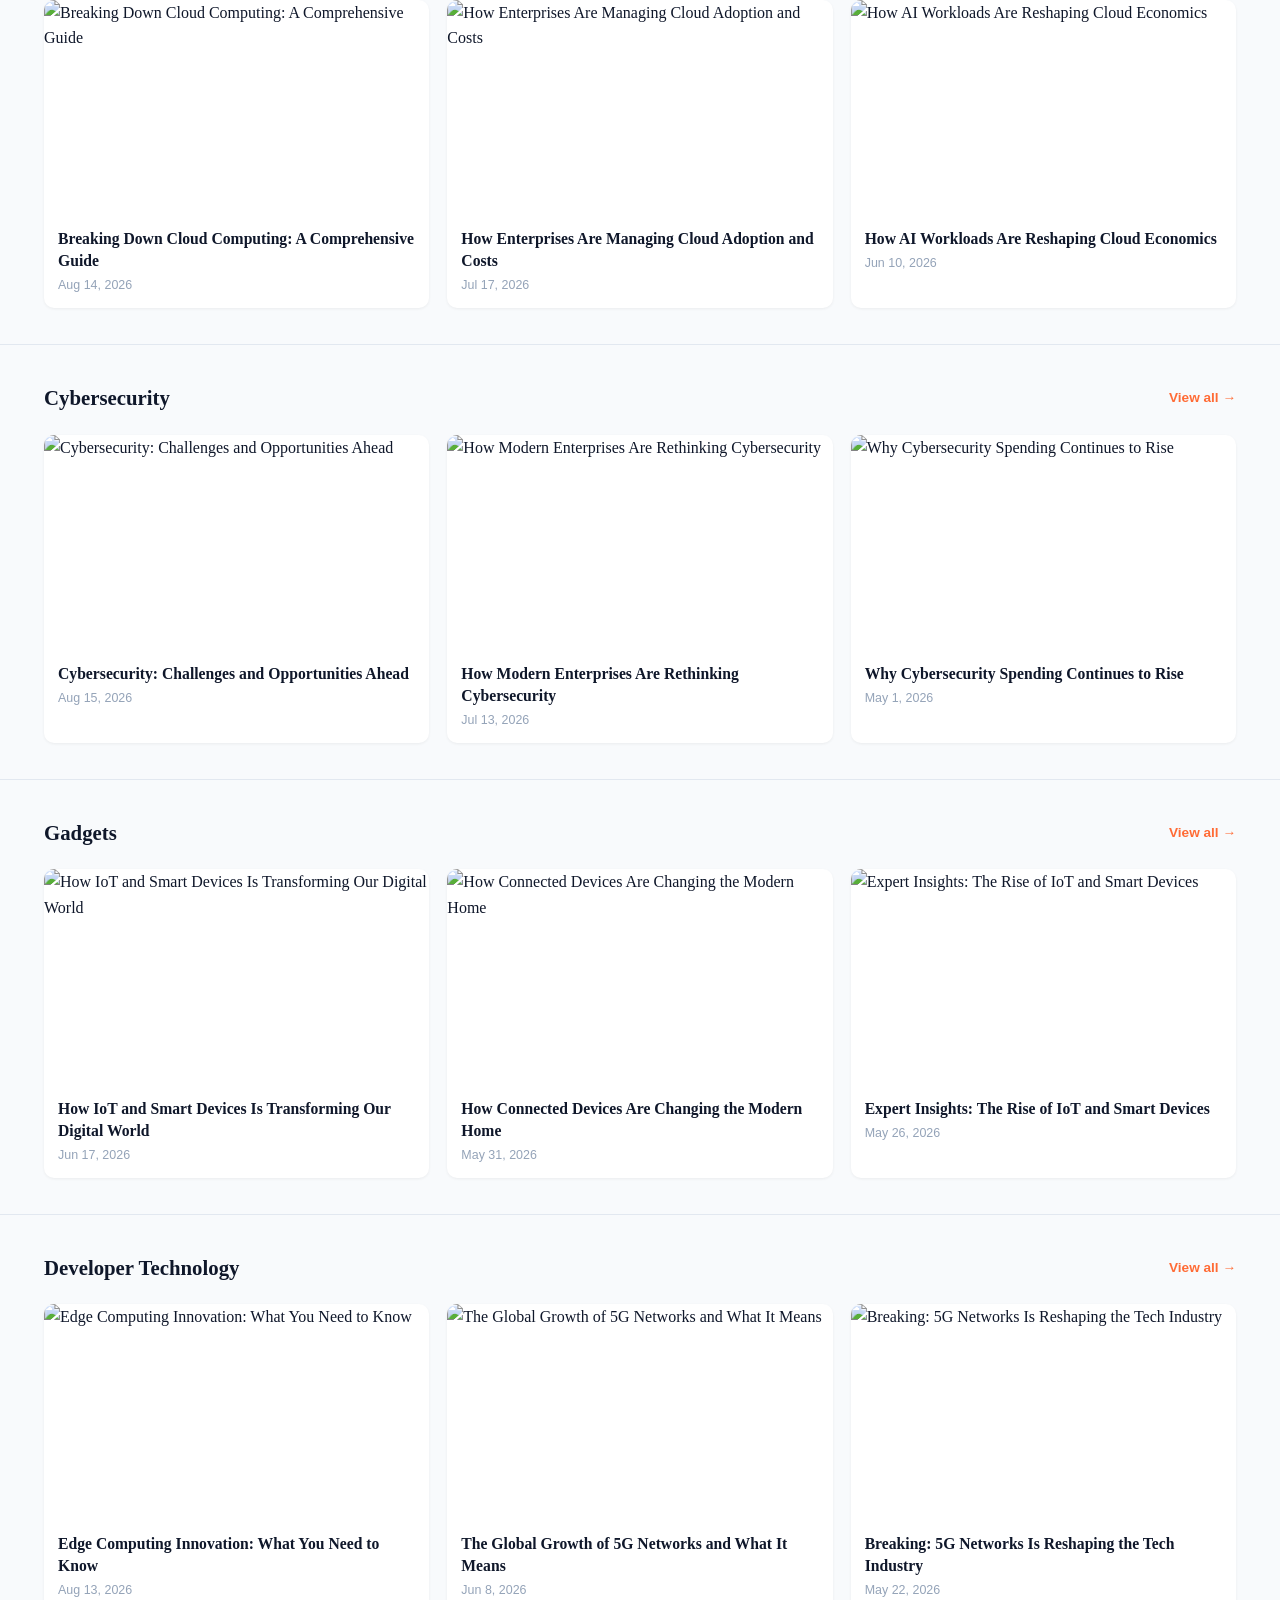
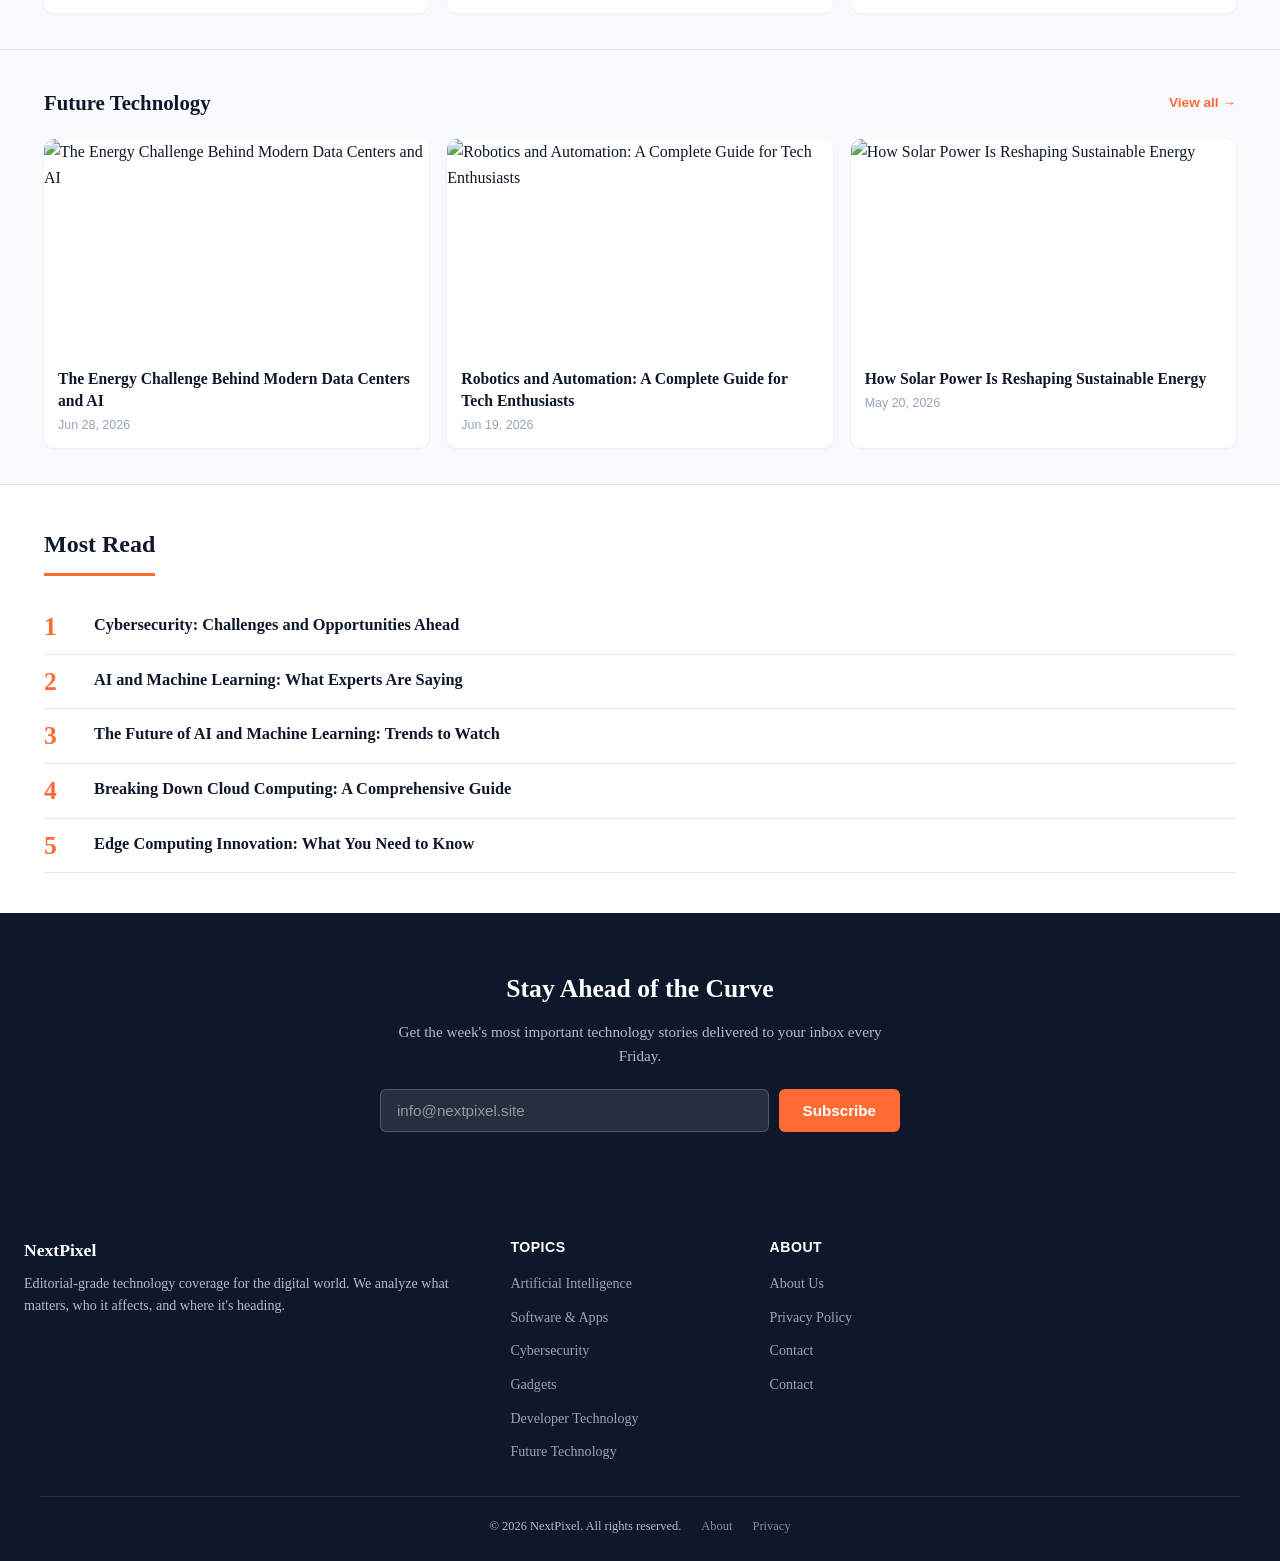
==== commit 230f9151: "Add contact page and finalize site configuration" ====
--- a/index.html
+++ b/index.html
@@ -1,16 +1,16 @@
-<!DOCTYPE html>
+﻿<!DOCTYPE html>
 <html lang="en">
 <head>
     <meta charset="UTF-8">
     <meta name="viewport" content="width=device-width, initial-scale=1.0">
     <title>Technology Insights on AI, Software, Cybersecurity & Gadgets | NextPixel</title>
     <meta name="description" content="Explore the latest in AI, software, cybersecurity, gadgets, developer tools and emerging technology from NextPixel.">
-    <link rel="canonical" href="https://nextpixel.site/">
+    <link rel="canonical" href="https://tech.nextpixel.site/">
     <!-- Open Graph -->
     <meta property="og:type" content="website">
     <meta property="og:title" content="Technology Insights on AI, Software, Cybersecurity & Gadgets | NextPixel">
     <meta property="og:description" content="Explore the latest in AI, software, cybersecurity, gadgets, developer tools and emerging technology from NextPixel.">
-    <meta property="og:url" content="https://nextpixel.site/">
+    <meta property="og:url" content="https://tech.nextpixel.site/">
     <meta property="og:site_name" content="NextPixel">
     <meta property="og:image" content="https://images.unsplash.com/photo-1518770660439-4636190af475?w=1200&h=630&fit=crop">
     <!-- Twitter -->
@@ -21,6 +21,14 @@
     <link rel="preconnect" href="https://images.unsplash.com" crossorigin>
     <!-- Config -->
     <script src="site-config.js"></script>
+<script>
+(function () {
+    var params = new URLSearchParams(window.location.search);
+    if (params.get('cat')) {
+        document.documentElement.classList.add('category-view');
+    }
+})();
+</script>
     <!-- Styles -->
     <link rel="stylesheet" href="style.css">
     <!-- JSON-LD: WebSite -->
@@ -29,12 +37,14 @@
         "@context": "https://schema.org",
         "@type": "WebSite",
         "name": "NextPixel",
-        "url": "https://nextpixel.site/",
+        "url": "https://tech.nextpixel.site/",
         "description": "Explore the latest in AI, software, cybersecurity, gadgets, developer tools and emerging technology.",
         "publisher": { "@type": "Organization", "name": "NextPixel" }
     }
     </script>
 <link rel="icon" type="image/svg+xml" href="/favicon.svg">
+<script src="/assets/nextpixel-ga4-config.js"></script>
+    <script src="/assets/nextpixel-ga4.js"></script>
 </head>
 <body>
     <!-- ===== HEADER ===== -->
@@ -149,6 +159,7 @@
                 <ul>
                     <li><a href="about.html">About Us</a></li>
                     <li><a href="privacy.html">Privacy Policy</a></li>
+                    <li><a href="contact.html">Contact</a></li>
                     <li><a href="about.html#contact">Contact</a></li>
                 </ul>
             </div>
@@ -161,6 +172,7 @@
     </footer>
 
     <!-- Ads -->
+<script src="ads-placements.js"></script>
     <script src="ads-config.js"></script>
     <script src="ads.js"></script>
 
@@ -176,6 +188,21 @@
 
         var params = new URLSearchParams(window.location.search);
         currentCat = params.get('cat') || '';
+
+        // Set the category HERO before asynchronous article data loads.
+        if (currentCat && typeof SITE_CONFIG !== 'undefined') {
+            var earlyCat = SITE_CONFIG.subcategories.find(function (sub) {
+                return sub.id === currentCat;
+            });
+            if (earlyCat) {
+                document.getElementById('heroTitle').textContent = earlyCat.name;
+                document.getElementById('heroDesc').textContent = earlyCat.desc;
+                var earlyCta = document.getElementById('heroCta');
+                earlyCta.textContent = 'Browse ' + earlyCat.name;
+                earlyCta.href = '#latest';
+            }
+        }
+        document.documentElement.classList.add('category-ready');
 
         function markUsed(id) { usedIds[id] = true; }
         function isUsed(id) { return !!usedIds[id]; }
@@ -240,9 +267,14 @@
 
         function renderEditorial() {
             var el = document.getElementById('editorialText');
-            if (typeof SITE_CONFIG !== 'undefined') {
-                el.innerHTML = SITE_CONFIG.heroIntro;
+            if (!el || typeof SITE_CONFIG === 'undefined') return;
+
+            var intro = SITE_CONFIG.heroIntro;
+            if (currentCat && SITE_CONFIG.categoryEditorial &&
+                SITE_CONFIG.categoryEditorial[currentCat]) {
+                intro = SITE_CONFIG.categoryEditorial[currentCat];
             }
+            el.innerHTML = intro;
         }
 
         function renderFeatured() {
@@ -401,3 +433,4 @@
 </script>
 </body>
 </html>
+
--- a/style.css
+++ b/style.css
@@ -134,9 +134,24 @@
     border-bottom: 1px solid var(--border);
 }
 .section-eyebrow {
-    font-size: 0.75rem; font-weight: 800; text-transform: uppercase;
-    letter-spacing: 0.12em; color: var(--accent); margin-bottom: 12px;
-    font-family: -apple-system, sans-serif;
+    position: relative;
+    font-size: clamp(1.625rem, 2.5vw, 2rem);
+    font-weight: 800;
+    text-transform: none;
+    letter-spacing: -0.035em;
+    line-height: 1.2;
+    color: var(--text-primary);
+    margin: 0 0 24px;
+    font-family: -apple-system, BlinkMacSystemFont, "Segoe UI", sans-serif;
+}
+.section-eyebrow::after {
+    content: "";
+    display: block;
+    width: 42px;
+    height: 3px;
+    margin-top: 14px;
+    border-radius: 2px;
+    background: var(--accent);
 }
 .editorial-text { max-width: var(--content-width); font-size: 1.1rem; color: var(--text-secondary); line-height: 1.8; font-family: Georgia, serif; }
 .editorial-text p { margin-bottom: 12px; }
@@ -541,3 +556,19 @@
     .container { max-width: 100%; padding: 0; }
     .article-hero-wrap { max-width: 100%; padding: 0; }
 }
+
+/* Prevent the default homepage HERO flashing on category views */
+html.category-view:not(.category-ready) .tech-hero {
+    visibility: hidden;
+}
+
+@media (max-width: 600px) {
+    .section-eyebrow {
+        font-size: 1.625rem;
+        margin-bottom: 18px;
+    }
+    .section-eyebrow::after {
+        width: 36px;
+        margin-top: 12px;
+    }
+}
